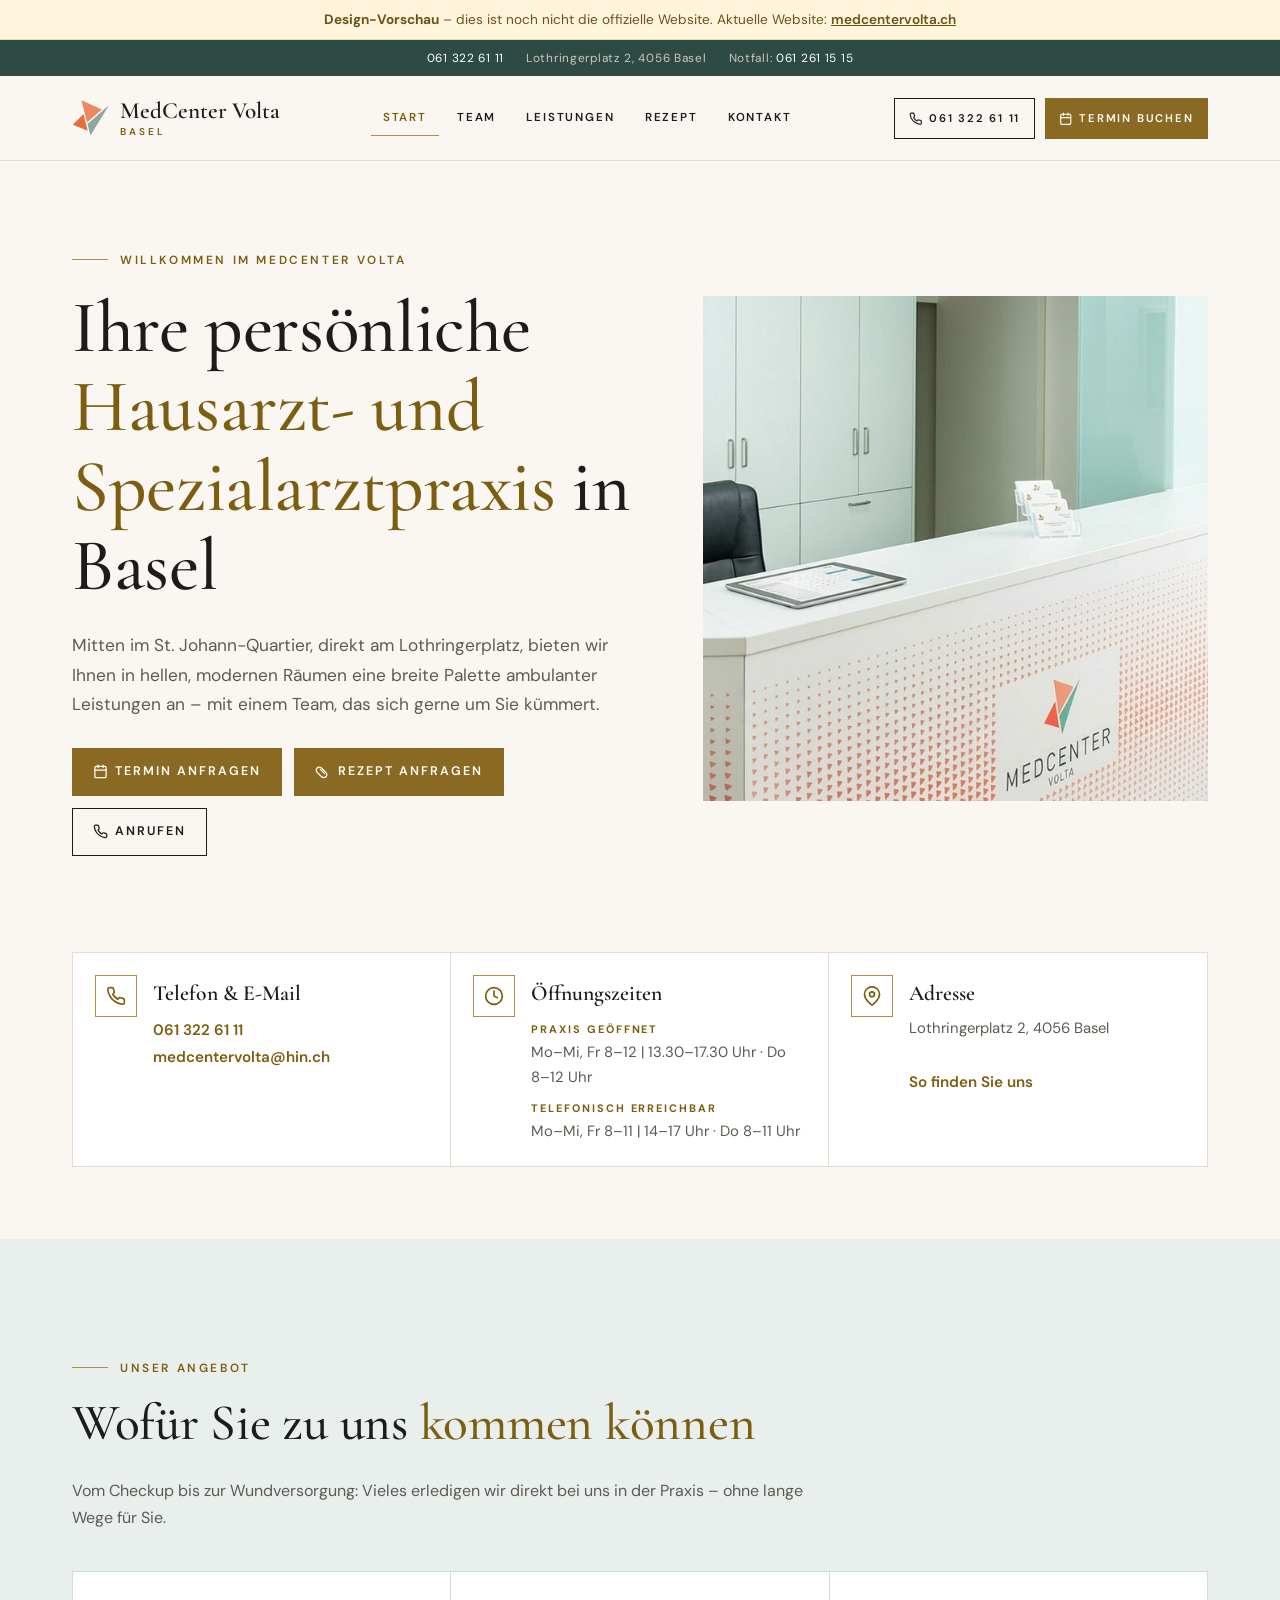
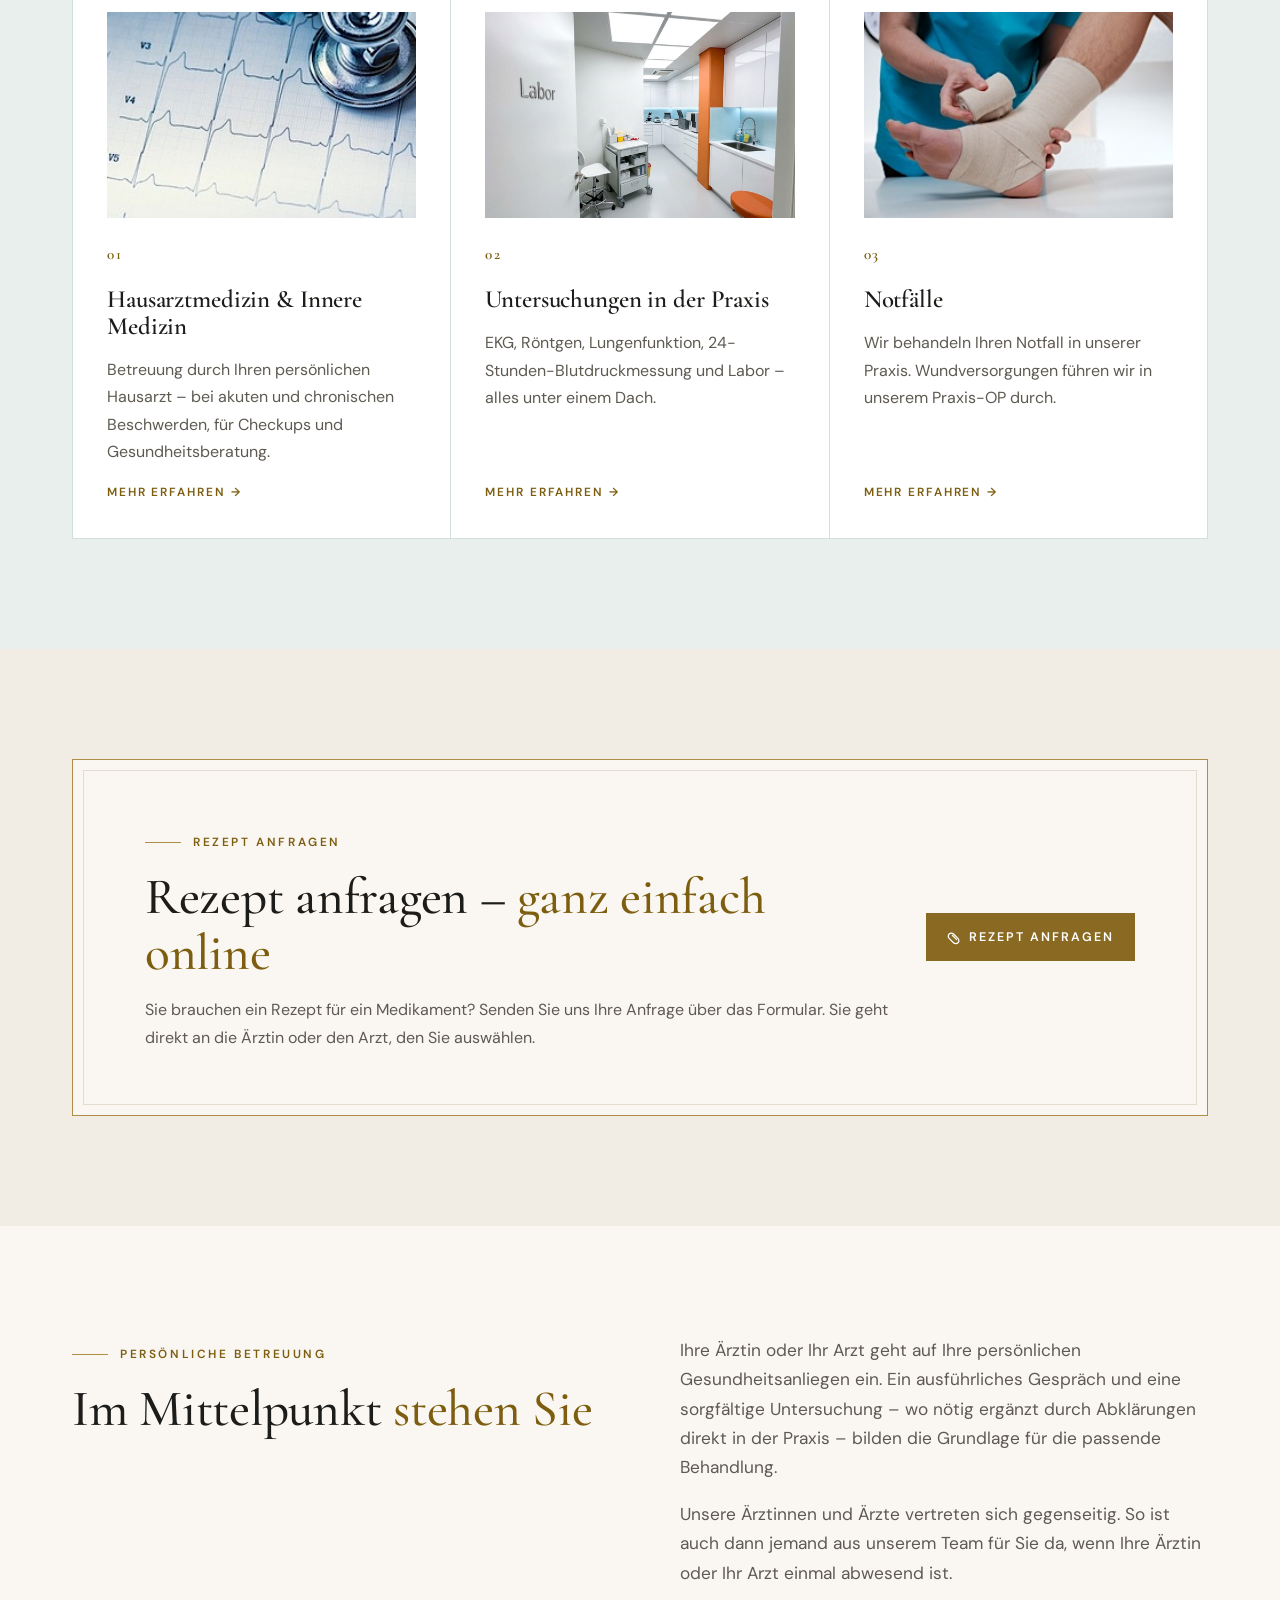
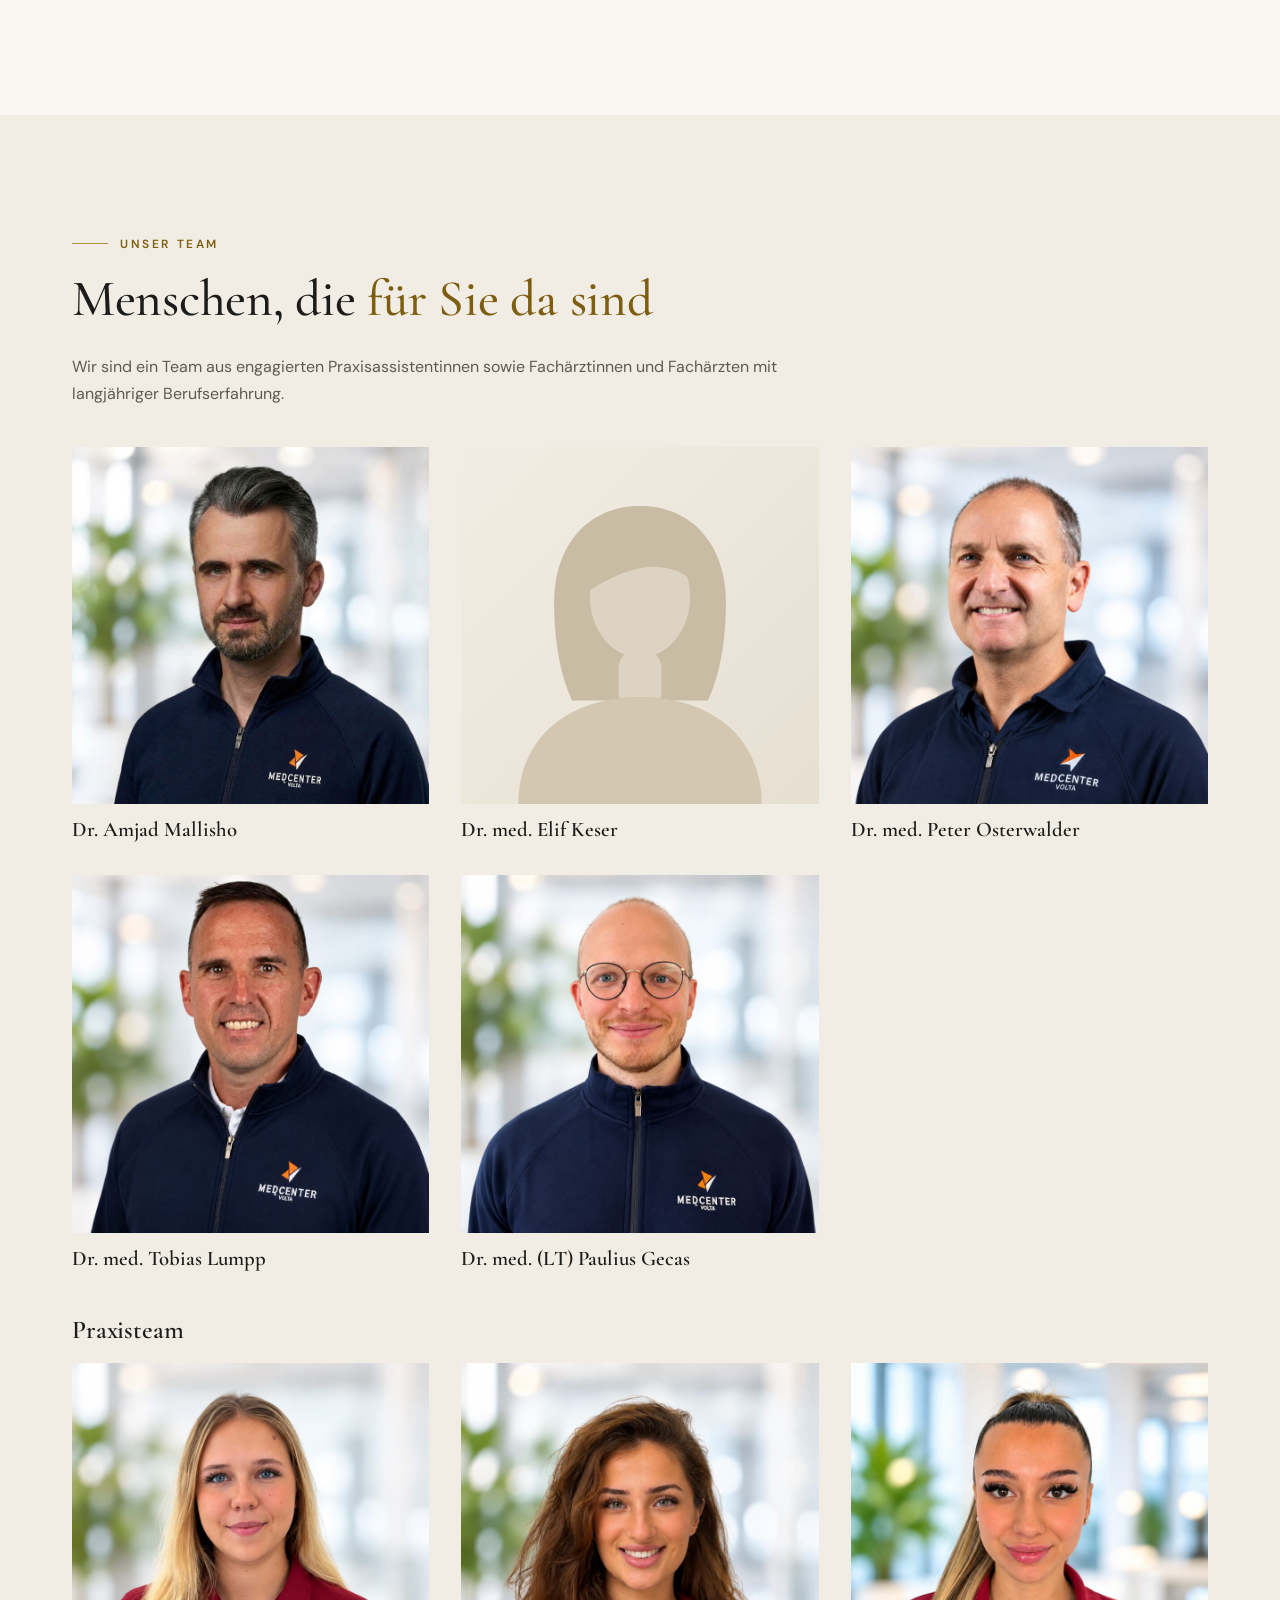
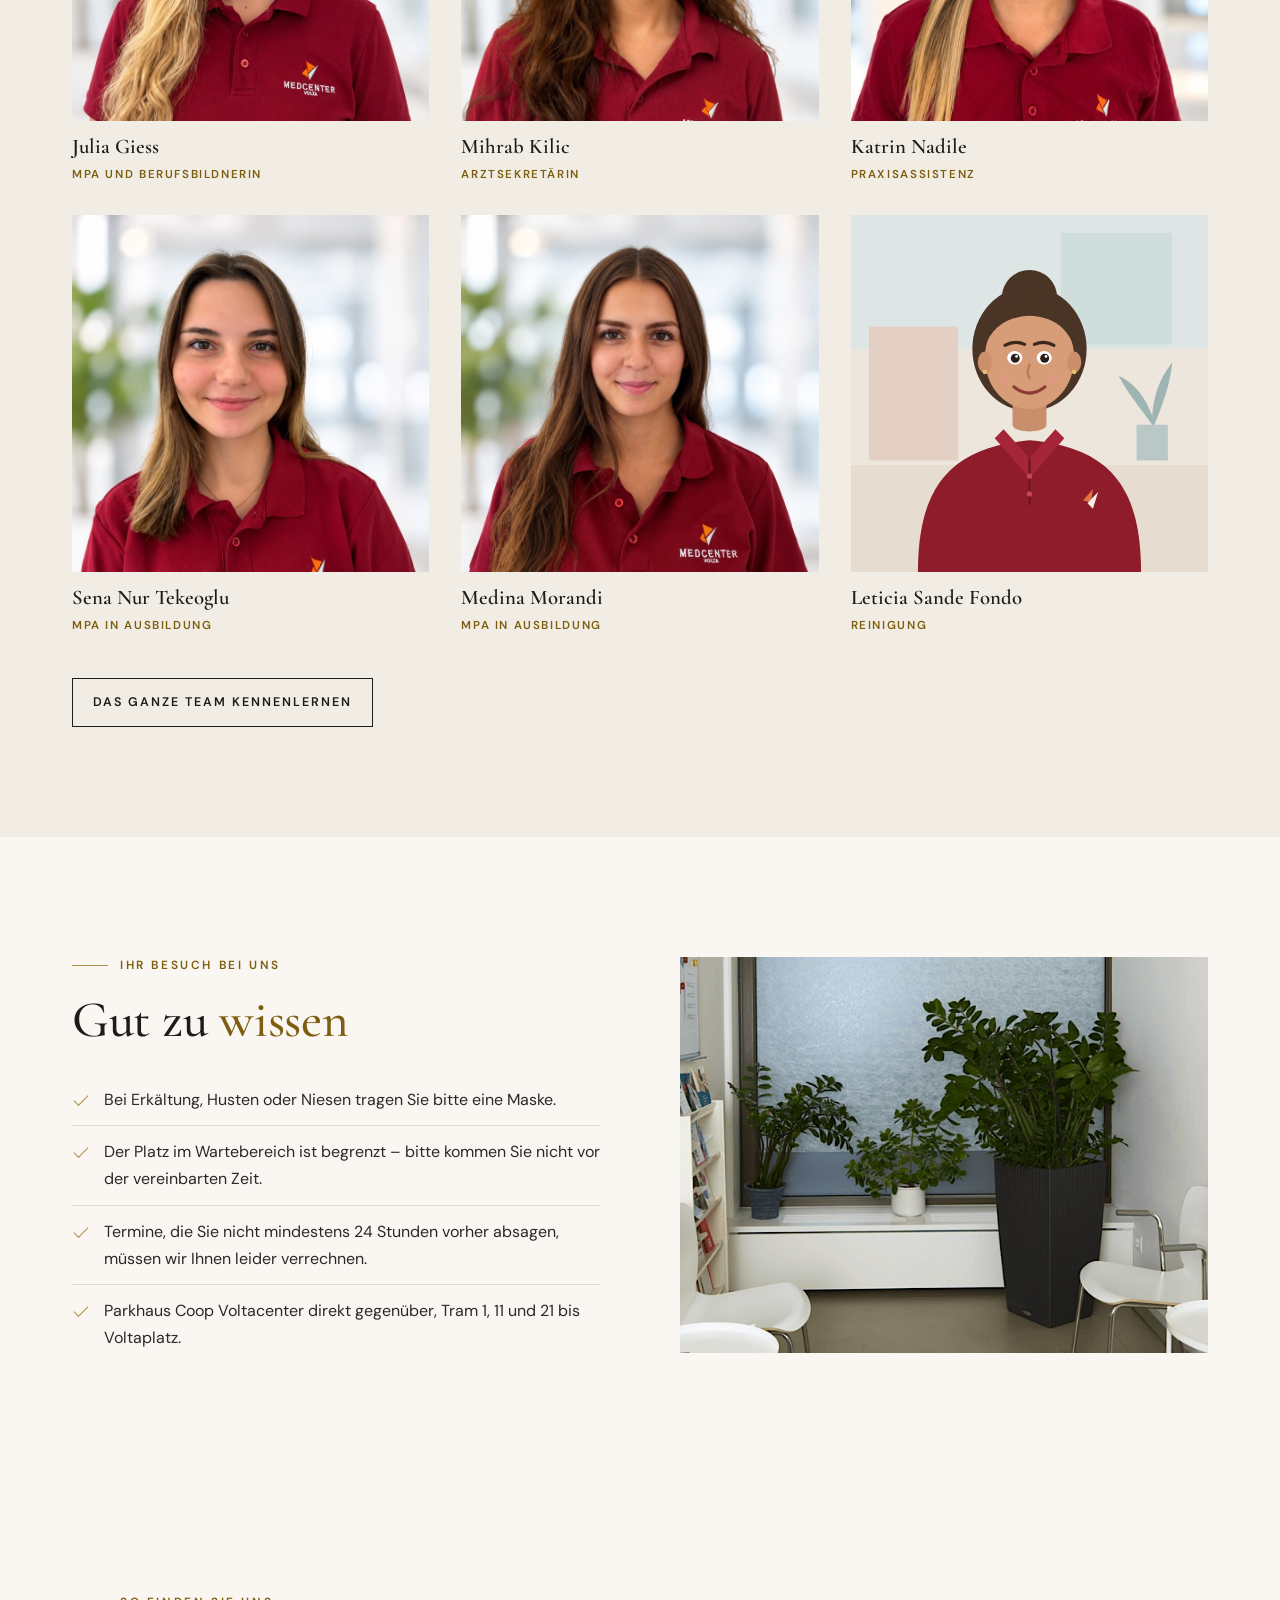
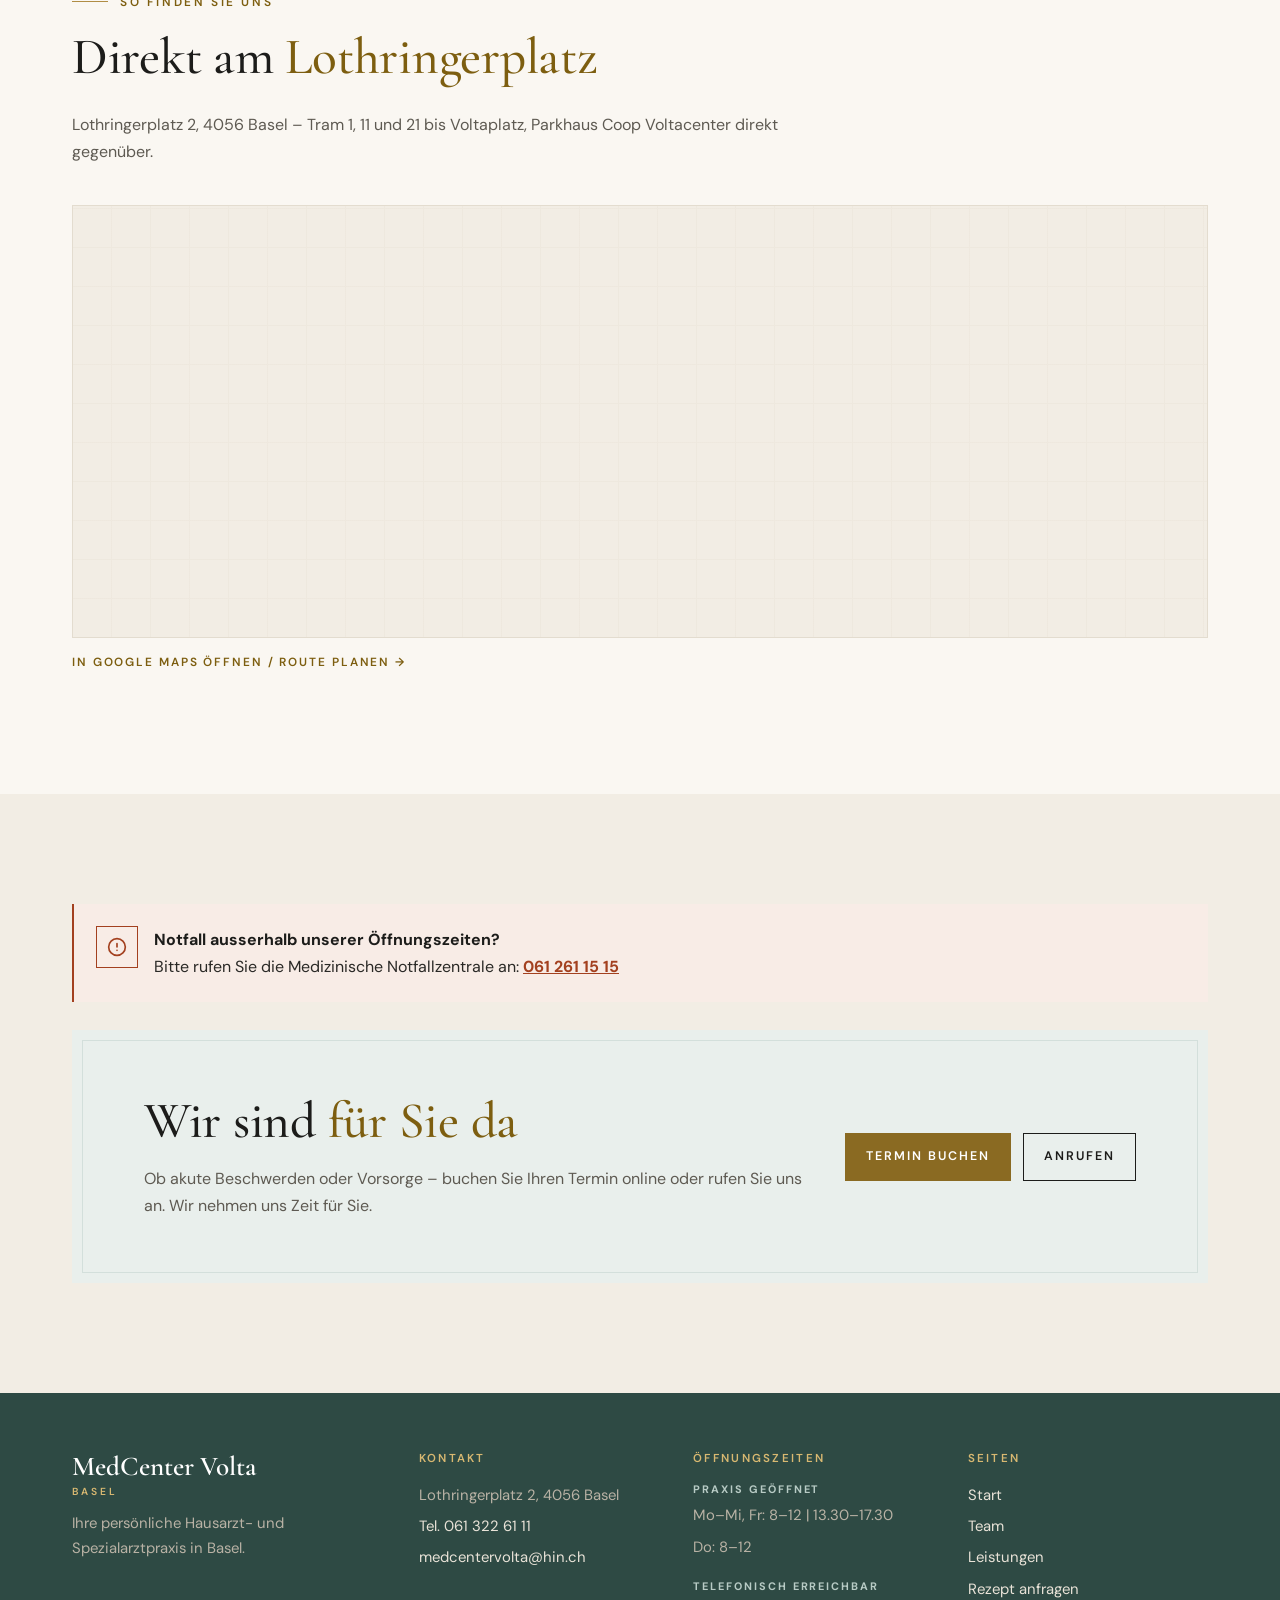
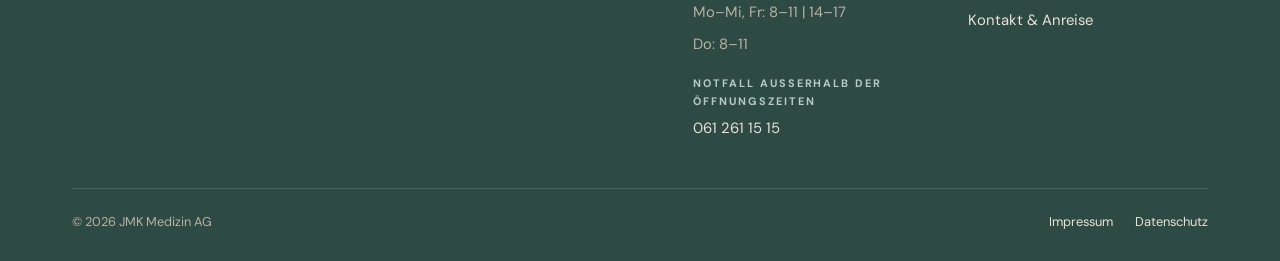
==== index.html @ 24473add "Dr. Gecas: Titel Dr. med. (LT) Co-Authored-By: Claude Opus 5.5 <noreply@anthropic.com> Claude-Sessio" ====
<!doctype html>
<html lang="de-CH">
<head>
  <meta charset="utf-8">
  <meta name="viewport" content="width=device-width, initial-scale=1">
  <meta name="robots" content="noindex, nofollow">
  <title>MedCenter Volta – Hausarzt- und Spezialarztpraxis in Basel</title>
  <meta name="description" content="MedCenter Volta: Ihre persönliche Hausarzt- und Spezialarztpraxis im St. Johann-Quartier in Basel, direkt am Lothringerplatz.">
  <link rel="icon" href="img/favicon.png" type="image/png">
  <link rel="preconnect" href="https://fonts.googleapis.com">
  <link rel="preconnect" href="https://fonts.gstatic.com" crossorigin>
  <link rel="stylesheet" href="https://fonts.googleapis.com/css2?family=Cormorant+Garamond:wght@500;600&family=DM+Sans:wght@400;500;600;700&display=swap">
  <link rel="stylesheet" href="css/style.css?v=2026-10-07c">
  <script src="js/menu.js?v=2026-10-02c" defer></script>
</head>
<body>
  <div class="preview-banner" role="note">
    <strong>Design-Vorschau</strong> – dies ist noch nicht die offizielle Website. Aktuelle Website: <a href="https://medcentervolta.ch">medcentervolta.ch</a>
  </div>
  <a class="skip-link" href="#inhalt">Zum Inhalt springen</a>

  <!-- ===== Info-Leiste ===== -->
  <div class="topbar">
    <div class="container">
      <span><a href="tel:+41613226111">061 322 61 11</a></span>
      <span>Lothringerplatz 2, 4056 Basel</span>
      <span class="topbar-extra">Notfall: <a href="tel:+41612611515">061 261 15 15</a></span>
    </div>
  </div>

  <!-- ===== Kopfzeile ===== -->
  <header class="site-header">
    <div class="container header-inner">
      <a class="logo" href="index.html" aria-label="MedCenter Volta – Startseite">
        <span class="logo-mark"><svg viewBox="92 0 102 98" aria-hidden="true"><polygon fill="#E98A63" points="117.212 1.676 132.419 60.935 172.24 26.008"/><polygon fill="#8EA6A1" points="141.435 95.789 133.588 65.206 191.403 14.471"/><polygon fill="#E56E40" points="122.622 38.417 134.137 83.276 94.177 67.019"/></svg></span>
        <span>MedCenter Volta<small>Basel</small></span>
      </a>

      <button class="menu-toggle" aria-expanded="false" aria-controls="main-nav">
        <svg viewBox="0 0 24 24" fill="none" stroke="currentColor" stroke-width="2" stroke-linecap="round" stroke-linejoin="round" aria-hidden="true"><line x1="3" y1="6" x2="21" y2="6"/><line x1="3" y1="12" x2="21" y2="12"/><line x1="3" y1="18" x2="21" y2="18"/></svg>
        Menü
      </button>

      <nav class="main-nav" id="main-nav" aria-label="Hauptnavigation">
        <ul>
          <li><a href="index.html" aria-current="page">Start</a></li>
          <li><a href="team.html">Team</a></li>
          <li><a href="leistungen.html">Leistungen</a></li>
          <li><a href="rezept.html">Rezept</a></li>
          <li><a href="kontakt.html">Kontakt</a></li>
        </ul>
      </nav>

      <div class="header-cta">
        <a class="btn btn-outline" href="tel:+41613226111">
          <svg viewBox="0 0 24 24" fill="none" stroke="currentColor" stroke-width="2" stroke-linecap="round" stroke-linejoin="round" aria-hidden="true"><path d="M22 16.92v3a2 2 0 0 1-2.18 2 19.79 19.79 0 0 1-8.63-3.07 19.5 19.5 0 0 1-6-6A19.79 19.79 0 0 1 2.12 4.18 2 2 0 0 1 4.11 2h3a2 2 0 0 1 2 1.72c.13.96.36 1.9.7 2.81a2 2 0 0 1-.45 2.11L8.09 9.91a16 16 0 0 0 6 6l1.27-1.27a2 2 0 0 1 2.11-.45c.91.34 1.85.57 2.81.7A2 2 0 0 1 22 16.92z"/></svg>
          061 322 61 11
        </a>
        <a class="btn btn-primary" href="https://termine.epaad.ch/mcv" target="_blank" rel="noopener">
          <svg viewBox="0 0 24 24" fill="none" stroke="currentColor" stroke-width="2" stroke-linecap="round" stroke-linejoin="round" aria-hidden="true"><rect x="3" y="4" width="18" height="18" rx="2"/><line x1="16" y1="2" x2="16" y2="6"/><line x1="8" y1="2" x2="8" y2="6"/><line x1="3" y1="10" x2="21" y2="10"/></svg>
          Termin buchen
        </a>
      </div>
    </div>
  </header>

  <main id="inhalt">
    <!-- ===== Hero ===== -->
    <section class="hero">
      <div class="container hero-grid">
        <div>
          <span class="eyebrow">Willkommen im MedCenter Volta</span>
          <h1>Ihre persönliche <span class="gold">Hausarzt- und Spezialarztpraxis</span> in Basel</h1>
          <p class="lead">Mitten im St.&nbsp;Johann-Quartier, direkt am Lothringerplatz, bieten wir Ihnen in hellen, modernen Räumen eine breite Palette ambulanter Leistungen an – mit einem Team, das sich gerne um Sie kümmert.</p>
          <div class="btn-row">
            <a class="btn btn-primary" href="https://termine.epaad.ch/mcv" target="_blank" rel="noopener"><svg viewBox="0 0 24 24" fill="none" stroke="currentColor" stroke-width="2" stroke-linecap="round" stroke-linejoin="round" aria-hidden="true"><rect x="3" y="4" width="18" height="18" rx="2"/><line x1="16" y1="2" x2="16" y2="6"/><line x1="8" y1="2" x2="8" y2="6"/><line x1="3" y1="10" x2="21" y2="10"/></svg> Termin anfragen</a>
            <a class="btn btn-primary" href="rezept.html" data-open-rezept><svg viewBox="0 0 24 24" fill="none" stroke="currentColor" stroke-width="2" stroke-linecap="round" stroke-linejoin="round" aria-hidden="true"><path d="M10.5 20.5 3.5 13.5a4.95 4.95 0 1 1 7-7l7 7a4.95 4.95 0 1 1-7 7Z"/><path d="m8.5 8.5 7 7"/></svg> Rezept anfragen</a>
            <a class="btn btn-outline" href="tel:+41613226111"><svg viewBox="0 0 24 24" fill="none" stroke="currentColor" stroke-width="2" stroke-linecap="round" stroke-linejoin="round" aria-hidden="true"><path d="M22 16.92v3a2 2 0 0 1-2.18 2 19.79 19.79 0 0 1-8.63-3.07 19.5 19.5 0 0 1-6-6A19.79 19.79 0 0 1 2.12 4.18 2 2 0 0 1 4.11 2h3a2 2 0 0 1 2 1.72c.13.96.36 1.9.7 2.81a2 2 0 0 1-.45 2.11L8.09 9.91a16 16 0 0 0 6 6l1.27-1.27a2 2 0 0 1 2.11-.45c.91.34 1.85.57 2.81.7A2 2 0 0 1 22 16.92z"/></svg> Anrufen</a>
          </div>
        </div>
        <div class="media media-hero media-framed">
          <img src="img/praxis-empfang.jpg?v=2" alt="Empfang des MedCenter Volta mit Logo" width="1600" height="627">
        </div>
      </div>
    </section>

    <!-- ===== Schnell-Info ===== -->
    <div class="container">
      <div class="quick-info">
        <div class="quick-card">
          <span class="icon"><svg viewBox="0 0 24 24" fill="none" stroke="currentColor" stroke-width="2" stroke-linecap="round" stroke-linejoin="round" aria-hidden="true"><path d="M22 16.92v3a2 2 0 0 1-2.18 2 19.79 19.79 0 0 1-8.63-3.07 19.5 19.5 0 0 1-6-6A19.79 19.79 0 0 1 2.12 4.18 2 2 0 0 1 4.11 2h3a2 2 0 0 1 2 1.72c.13.96.36 1.9.7 2.81a2 2 0 0 1-.45 2.11L8.09 9.91a16 16 0 0 0 6 6l1.27-1.27a2 2 0 0 1 2.11-.45c.91.34 1.85.57 2.81.7A2 2 0 0 1 22 16.92z"/></svg></span>
          <div>
            <strong>Telefon &amp; E-Mail</strong>
            <a href="tel:+41613226111">061 322 61 11</a><br>
            <a href="mailto:medcentervolta@hin.ch">medcentervolta@hin.ch</a>
          </div>
        </div>
        <div class="quick-card">
          <span class="icon"><svg viewBox="0 0 24 24" fill="none" stroke="currentColor" stroke-width="2" stroke-linecap="round" stroke-linejoin="round" aria-hidden="true"><circle cx="12" cy="12" r="10"/><polyline points="12 6 12 12 16 14"/></svg></span>
          <div>
            <strong>Öffnungszeiten</strong>
            <span class="hours-label">Praxis geöffnet</span>
            <span>Mo–Mi, Fr 8–12 | 13.30–17.30 Uhr · Do 8–12 Uhr</span>
            <span class="hours-label">Telefonisch erreichbar</span>
            <span>Mo–Mi, Fr 8–11 | 14–17 Uhr · Do 8–11 Uhr</span>
          </div>
        </div>
        <div class="quick-card">
          <span class="icon"><svg viewBox="0 0 24 24" fill="none" stroke="currentColor" stroke-width="2" stroke-linecap="round" stroke-linejoin="round" aria-hidden="true"><path d="M21 10c0 7-9 13-9 13s-9-6-9-13a9 9 0 0 1 18 0z"/><circle cx="12" cy="10" r="3"/></svg></span>
          <div>
            <strong>Adresse</strong>
            <span>Lothringerplatz 2, 4056 Basel</span><br>
            <a href="kontakt.html">So finden Sie uns</a>
          </div>
        </div>
      </div>
    </div>

    <!-- ===== Leistungen (Vorschau) ===== -->
    <section class="section section-dark" style="margin-top: 72px;">
      <div class="container">
        <div class="section-head">
          <span class="eyebrow">Unser Angebot</span>
          <h2>Wofür Sie zu uns <span class="gold">kommen können</span></h2>
          <p>Vom Checkup bis zur Wundversorgung: Vieles erledigen wir direkt bei uns in der Praxis – ohne lange Wege für Sie.</p>
        </div>
        <div class="cards">
          <article class="card card-has-media">
            <div class="card-media"><img src="img/bild-ekg.jpg" alt="EKG-Kurve mit Stethoskop" width="270" height="180" loading="lazy"></div>
            <span class="card-num">01</span>
            <h3>Hausarztmedizin &amp; Innere Medizin</h3>
            <p>Betreuung durch Ihren persönlichen Hausarzt – bei akuten und chronischen Beschwerden, für Checkups und Gesundheitsberatung.</p>
            <a class="more" href="leistungen.html#hausarzt">Mehr erfahren</a>
          </article>
          <article class="card card-has-media">
            <div class="card-media"><img src="img/praxis-labor.jpg" alt="Praxislabor des MedCenter Volta" width="1200" height="900" loading="lazy"></div>
            <span class="card-num">02</span>
            <h3>Untersuchungen in der Praxis</h3>
            <p>EKG, Röntgen, Lungenfunktion, 24-Stunden-Blutdruckmessung und Labor – alles unter einem Dach.</p>
            <a class="more" href="leistungen.html#untersuchungen">Mehr erfahren</a>
          </article>
          <article class="card card-has-media">
            <div class="card-media"><img src="img/bild-verband.jpg" alt="Fuss wird mit einer elastischen Binde verbunden" width="270" height="180" loading="lazy"></div>
            <span class="card-num">03</span>
            <h3>Notfälle</h3>
            <p>Wir behandeln Ihren Notfall in unserer Praxis. Wundversorgungen führen wir in unserem Praxis-OP durch.</p>
            <a class="more" href="leistungen.html#notfall">Mehr erfahren</a>
          </article>
        </div>
      </div>
    </section>

    <!-- ===== Rezept ===== -->
    <section class="section section-soft">
      <div class="container">
        <div class="cta-band cta-light">
          <div>
            <span class="eyebrow">Rezept anfragen</span>
            <h2>Rezept anfragen – <span class="gold">ganz einfach online</span></h2>
            <p>Sie brauchen ein Rezept für ein Medikament? Senden Sie uns Ihre Anfrage über das Formular. Sie geht direkt an die Ärztin oder den Arzt, den Sie auswählen.</p>
          </div>
          <div class="btn-row">
            <a class="btn btn-primary" href="rezept.html" data-open-rezept><svg viewBox="0 0 24 24" fill="none" stroke="currentColor" stroke-width="2" stroke-linecap="round" stroke-linejoin="round" aria-hidden="true"><path d="M10.5 20.5 3.5 13.5a4.95 4.95 0 1 1 7-7l7 7a4.95 4.95 0 1 1-7 7Z"/><path d="m8.5 8.5 7 7"/></svg> Rezept anfragen</a>
          </div>
        </div>
      </div>
    </section>

    <!-- ===== Persönliche Betreuung ===== -->
    <section class="section">
      <div class="container split" style="align-items: start;">
        <div>
          <span class="eyebrow">Persönliche Betreuung</span>
          <h2>Im Mittelpunkt <span class="gold">stehen Sie</span></h2>
        </div>
        <div class="statement">
          <p>Ihre Ärztin oder Ihr Arzt geht auf Ihre persönlichen Gesundheitsanliegen ein. Ein ausführliches Gespräch und eine sorgfältige Untersuchung – wo nötig ergänzt durch Abklärungen direkt in der Praxis – bilden die Grundlage für die passende Behandlung.</p>
          <p>Unsere Ärztinnen und Ärzte vertreten sich gegenseitig. So ist auch dann jemand aus unserem Team für Sie da, wenn Ihre Ärztin oder Ihr Arzt einmal abwesend ist.</p>
        </div>
      </div>
    </section>

    <!-- ===== Team (Vorschau) ===== -->
    <section class="section section-soft">
      <div class="container">
        <div class="section-head">
          <span class="eyebrow">Unser Team</span>
          <h2>Menschen, die <span class="gold">für Sie da sind</span></h2>
          <p>Wir sind ein Team aus engagierten Praxisassistentinnen sowie Fachärztinnen und Fachärzten mit langjähriger Berufserfahrung.</p>
        </div>
        <div class="doctor-row">
          <figure><a class="person-link" href="arzt-mallisho.html">
            <div class="media media-portrait"><img src="img/team-mallisho.jpg?v=2" alt="Dr. Amjad Mallisho" width="800" height="800" loading="lazy"></div>
            <figcaption>Dr. Amjad Mallisho</figcaption>
          </a></figure>
          <figure><a class="person-link" href="arzt-keser.html">
            <div class="media media-portrait"><img src="img/ghost-female.svg" alt="Dr. med. Elif Keser" width="800" height="800" loading="lazy"></div>
            <figcaption>Dr. med. Elif Keser</figcaption>
          </a></figure>
          <figure><a class="person-link" href="arzt-osterwalder.html">
            <div class="media media-portrait"><img src="img/team-osterwalder.jpg?v=2" alt="Dr. med. Peter Osterwalder" width="800" height="800" loading="lazy"></div>
            <figcaption>Dr. med. Peter Osterwalder</figcaption>
          </a></figure>
          <figure><a class="person-link" href="arzt-lumpp.html">
            <div class="media media-portrait"><img src="img/team-lumpp.jpg?v=2" alt="Dr. med. Tobias Lumpp" width="800" height="800" loading="lazy"></div>
            <figcaption>Dr. med. Tobias Lumpp</figcaption>
          </a></figure>
          <figure>
            <div class="media media-portrait"><img src="img/team-gecas.jpg" alt="Dr. med. (LT) Paulius Gecas" width="800" height="800" loading="lazy"></div>
            <figcaption>Dr. med. (LT) Paulius Gecas</figcaption>
          </figure>
        </div>
        <h3 class="team-subhead">Praxisteam</h3>
        <div class="doctor-row staff-row">
          <figure>
            <div class="media media-portrait"><img src="img/team-giess.jpg" alt="Julia Giess" width="800" height="800" loading="lazy"></div>
            <figcaption>Julia Giess<span class="role">MPA und Berufsbildnerin</span></figcaption>
          </figure>
          <figure>
            <div class="media media-portrait"><img src="img/team-kilic.jpg?v=2" alt="Mihrab Kilic" width="800" height="800" loading="lazy"></div>
            <figcaption>Mihrab Kilic<span class="role">Arztsekretärin</span></figcaption>
          </figure>
          <figure>
            <div class="media media-portrait"><img src="img/team-nadile.jpg?v=2" alt="Katrin Nadile" width="800" height="800" loading="lazy"></div>
            <figcaption>Katrin Nadile<span class="role">Praxisassistenz</span></figcaption>
          </figure>
          <figure>
            <div class="media media-portrait"><img src="img/team-tekeoglu.jpg?v=2" alt="Sena Nur Tekeoglu" width="800" height="800" loading="lazy"></div>
            <figcaption>Sena Nur Tekeoglu<span class="role">MPA in Ausbildung</span></figcaption>
          </figure>
          <figure>
            <div class="media media-portrait"><img src="img/team-morandi.jpg?v=2" alt="Medina Morandi" width="800" height="800" loading="lazy"></div>
            <figcaption>Medina Morandi<span class="role">MPA in Ausbildung</span></figcaption>
          </figure>
          <figure>
            <div class="media media-portrait"><img src="img/team-sande-fondo.svg" alt="Illustriertes Porträt Leticia Sande Fondo" width="800" height="800" loading="lazy"></div>
            <figcaption>Leticia Sande Fondo<span class="role">Reinigung</span></figcaption>
          </figure>
        </div>
        <a class="btn btn-outline" href="team.html">Das ganze Team kennenlernen</a>
      </div>
    </section>

    <!-- ===== Gut zu wissen ===== -->
    <section class="section">
      <div class="container split split-reverse">
        <div class="media media-framed">
          <img src="img/praxis-wartezimmer.jpg" alt="Heller Wartebereich mit Pflanzen" width="1260" height="494" loading="lazy">
        </div>
        <div>
          <span class="eyebrow">Ihr Besuch bei uns</span>
          <h2>Gut zu <span class="gold">wissen</span></h2>
          <ul class="check-list">
            <li>Bei Erkältung, Husten oder Niesen tragen Sie bitte eine Maske.</li>
            <li>Der Platz im Wartebereich ist begrenzt – bitte kommen Sie nicht vor der vereinbarten Zeit.</li>
            <li>Termine, die Sie nicht mindestens 24 Stunden vorher absagen, müssen wir Ihnen leider verrechnen.</li>
            <li>Parkhaus Coop Voltacenter direkt gegenüber, Tram 1, 11 und 21 bis Voltaplatz.</li>
          </ul>
        </div>
      </div>
    </section>

    <!-- ===== Karte ===== -->
    <section class="section">
      <div class="container">
        <div class="section-head">
          <span class="eyebrow">So finden Sie uns</span>
          <h2>Direkt am <span class="gold">Lothringerplatz</span></h2>
          <p>Lothringerplatz 2, 4056 Basel – Tram 1, 11 und 21 bis Voltaplatz, Parkhaus Coop Voltacenter direkt gegenüber.</p>
        </div>
        <div class="map-consent">
          <iframe src="https://maps.google.com/maps?q=MedCenter%20Volta%2C%20Lothringerplatz%202%2C%204056%20Basel&t=m&z=15&output=embed&iwloc=near" title="Karte: MedCenter Volta, Lothringerplatz 2, 4056 Basel" loading="lazy" referrerpolicy="no-referrer-when-downgrade" allowfullscreen></iframe>
        </div>
        <p class="map-link"><a href="https://www.google.com/maps/search/?api=1&query=MedCenter%20Volta%2C%20Lothringerplatz%202%2C%204056%20Basel" target="_blank" rel="noopener">In Google Maps öffnen / Route planen →</a></p>
      </div>
    </section>

    <!-- ===== Notfall + CTA ===== -->
    <section class="section section-soft">
      <div class="container">
        <div class="notice notice-emergency" style="margin-bottom: 28px;">
          <span class="icon"><svg viewBox="0 0 24 24" fill="none" stroke="currentColor" stroke-width="2" stroke-linecap="round" stroke-linejoin="round" aria-hidden="true"><circle cx="12" cy="12" r="10"/><line x1="12" y1="8" x2="12" y2="12"/><line x1="12" y1="16" x2="12.01" y2="16"/></svg></span>
          <div>
            <strong>Notfall ausserhalb unserer Öffnungszeiten?</strong>
            <p>Bitte rufen Sie die Medizinische Notfallzentrale an: <a href="tel:+41612611515">061 261 15 15</a></p>
          </div>
        </div>

        <div class="cta-band">
          <div>
            <h2>Wir sind <span class="gold">für Sie da</span></h2>
            <p>Ob akute Beschwerden oder Vorsorge – buchen Sie Ihren Termin online oder rufen Sie uns an. Wir nehmen uns Zeit für Sie.</p>
          </div>
          <div class="btn-row">
            <a class="btn btn-primary" href="https://termine.epaad.ch/mcv" target="_blank" rel="noopener">Termin buchen</a>
            <a class="btn btn-outline" href="tel:+41613226111">Anrufen</a>
          </div>
        </div>
      </div>
    </section>

    <!-- ===== Rezept-Formular als Fenster ===== -->
    <dialog class="rezept-dialog" id="rezept-dialog" aria-labelledby="rezept-dialog-title">
      <div class="dialog-head">
        <h2 id="rezept-dialog-title">Rezept anfragen</h2>
        <button class="dialog-close" type="button" aria-label="Schliessen" data-close-rezept>&times;</button>
      </div>
      <p class="dialog-intro">Ihre Anfrage geht direkt an die Ärztin oder den Arzt, den Sie auswählen. Bei akuten Beschwerden rufen Sie uns bitte an: <a href="tel:+41613226111">061 322 61 11</a>.</p>
          <form class="rezept-form" action="rezept-senden.php" method="post" novalidate>
            <div class="form-grid">
              <div class="field full">
                <label for="rf-name">Name des Patienten / der Patientin</label>
                <input id="rf-name" name="name" type="text" autocomplete="name" maxlength="100" required>
              </div>
              <div class="field">
                <label for="rf-geburtsdatum">Geburtsdatum</label>
                <input id="rf-geburtsdatum" name="geburtsdatum" type="date" autocomplete="bday" min="1900-01-01" required>
              </div>
              <div class="field">
                <label for="rf-telefon">Telefonnummer</label>
                <input id="rf-telefon" name="telefon" type="tel" autocomplete="tel" maxlength="30" pattern="[0-9+()/ .\-]{6,30}" required>
              </div>
              <div class="field full">
                <label for="rf-arzt">Ärztin / Arzt</label>
                <select id="rf-arzt" name="arzt" required>
                  <option value="">Bitte auswählen</option>
                  <option value="mallisho">Herr Dr. Mallisho</option>
                  <option value="lumpp">Herr Dr. Lumpp</option>
                  <option value="keser">Frau Dr. Keser</option>
                  <option value="osterwalder">Herr Dr. Osterwalder</option>
                  <option value="gecas">Herr Dr. Gecas</option>
                </select>
              </div>
              <div class="field full">
                <label for="rf-nachricht">Medikament / Nachricht <span class="hint">– z.&nbsp;B. Name und Stärke des Medikaments</span></label>
                <textarea id="rf-nachricht" name="nachricht" maxlength="1000" required></textarea>
              </div>

              <!-- Spam-Schutz: dieses Feld ist für Menschen unsichtbar und muss leer bleiben -->
              <div class="hp-field" aria-hidden="true">
                <label for="rf-website">Website</label>
                <input id="rf-website" name="website" type="text" tabindex="-1" autocomplete="off">
              </div>
              <input type="hidden" name="token" value="">

              <div class="full check-field">
                <input id="rf-datenschutz" name="datenschutz" type="checkbox" required>
                <label for="rf-datenschutz">Ich habe die <a href="datenschutz.html">Datenschutzerklärung</a> gelesen und bin einverstanden, dass meine Angaben zur Bearbeitung der Rezeptanfrage verwendet und dafür per E-Mail an die Praxis übermittelt werden.</label>
              </div>
              <div class="full">
                <button class="btn btn-primary" type="submit"><svg viewBox="0 0 24 24" fill="none" stroke="currentColor" stroke-width="2" stroke-linecap="round" stroke-linejoin="round" aria-hidden="true"><line x1="22" y1="2" x2="11" y2="13"/><polygon points="22 2 15 22 11 13 2 9 22 2"/></svg> Rezept anfragen</button>
              </div>
            </div>
            <p class="form-message" tabindex="-1" role="status" aria-live="polite"></p>
            <noscript><p class="form-message is-visible is-error">Bitte aktivieren Sie JavaScript, um das Formular zu senden – oder rufen Sie uns an: 061 322 61 11.</p></noscript>
          </form>
    </dialog>
  </main>

  <!-- ===== Fusszeile ===== -->
  <footer class="site-footer">
    <div class="container">
      <div class="footer-grid">
        <div>
          <div class="footer-logo">MedCenter Volta<small>BASEL</small></div>
          <p style="margin-top: 14px;">Ihre persönliche Hausarzt- und Spezialarztpraxis in Basel.</p>
        </div>
        <div>
          <h3>Kontakt</h3>
          <ul>
            <li>Lothringerplatz 2, 4056 Basel</li>
            <li><a href="tel:+41613226111">Tel. 061 322 61 11</a></li>
            <li><a href="mailto:medcentervolta@hin.ch">medcentervolta@hin.ch</a></li>
          </ul>
        </div>
        <div>
          <h3>Öffnungszeiten</h3>
          <p class="hours-label">Praxis geöffnet</p>
          <ul>
            <li>Mo–Mi, Fr: 8–12 | 13.30–17.30</li>
            <li>Do: 8–12</li>
          </ul>
          <p class="hours-label">Telefonisch erreichbar</p>
          <ul>
            <li>Mo–Mi, Fr: 8–11 | 14–17</li>
            <li>Do: 8–11</li>
          </ul>
          <p class="hours-label">Notfall ausserhalb der Öffnungszeiten</p>
          <ul>
            <li><a href="tel:+41612611515">061 261 15 15</a></li>
          </ul>
        </div>
        <div>
          <h3>Seiten</h3>
          <ul>
            <li><a href="index.html">Start</a></li>
            <li><a href="team.html">Team</a></li>
            <li><a href="leistungen.html">Leistungen</a></li>
            <li><a href="rezept.html">Rezept anfragen</a></li>
            <li><a href="kontakt.html">Kontakt &amp; Anreise</a></li>
          </ul>
        </div>
      </div>
      <div class="footer-bottom">
        <span>© 2026 JMK Medizin AG</span>
        <nav aria-label="Rechtliches">
          <a href="impressum.html">Impressum</a>
          <a href="datenschutz.html">Datenschutz</a>
        </nav>
      </div>
    </div>
  </footer>

  <!-- ===== Mobile Aktionsleiste ===== -->
  <div class="mobile-bar">
    <a class="btn btn-outline" href="tel:+41613226111"><svg viewBox="0 0 24 24" fill="none" stroke="currentColor" stroke-width="2" stroke-linecap="round" stroke-linejoin="round" aria-hidden="true"><path d="M22 16.92v3a2 2 0 0 1-2.18 2 19.79 19.79 0 0 1-8.63-3.07 19.5 19.5 0 0 1-6-6A19.79 19.79 0 0 1 2.12 4.18 2 2 0 0 1 4.11 2h3a2 2 0 0 1 2 1.72c.13.96.36 1.9.7 2.81a2 2 0 0 1-.45 2.11L8.09 9.91a16 16 0 0 0 6 6l1.27-1.27a2 2 0 0 1 2.11-.45c.91.34 1.85.57 2.81.7A2 2 0 0 1 22 16.92z"/></svg>Anrufen</a>
    <a class="btn btn-outline" href="rezept.html" data-open-rezept><svg viewBox="0 0 24 24" fill="none" stroke="currentColor" stroke-width="2" stroke-linecap="round" stroke-linejoin="round" aria-hidden="true"><path d="M10.5 20.5 3.5 13.5a4.95 4.95 0 1 1 7-7l7 7a4.95 4.95 0 1 1-7 7Z"/><path d="m8.5 8.5 7 7"/></svg>Rezept</a>
    <a class="btn btn-primary" href="https://termine.epaad.ch/mcv" target="_blank" rel="noopener"><svg viewBox="0 0 24 24" fill="none" stroke="currentColor" stroke-width="2" stroke-linecap="round" stroke-linejoin="round" aria-hidden="true"><rect x="3" y="4" width="18" height="18" rx="2"/><line x1="16" y1="2" x2="16" y2="6"/><line x1="8" y1="2" x2="8" y2="6"/><line x1="3" y1="10" x2="21" y2="10"/></svg>Termin</a>
  </div>
</body>
</html>
---- css/style.css ----
/* ==========================================================
   MedCenter Volta – Design „Creme & Gold“
   Mobile first: Basis-Stile gelten für Handys,
   Media Queries weiter unten erweitern für Tablet/Desktop.
   ========================================================== */

:root {
  /* Farben: warmes Creme, Sand, Dunkel – eine Akzentfarbe Gold */
  --cream: #faf7f2;
  --sand: #f2ede4;
  --sand-2: #ede8df;
  --ink: #1c1c1a;
  --dark: #1c1c1a;
  --darker: #2e4a44;        /* Tannengrün: obere Leiste + Fusszeile */
  --sage-light: #e9efec;    /* helles Salbeigrün: Flächen statt Schwarz */
  --sage-line: #d3dfdb;
  --text: #2a2926;
  --muted: #5e5a52;
  --line: #e3dccf;
  --line-dark: #45625b;

  --gold: #8a6a22;        /* Buttons (weisse Schrift gut lesbar) */
  --gold-text: #7d5e10;   /* Labels, Links auf hellem Grund */
  --gold-soft: #b08d45;   /* nur Linien/Deko */
  --gold-light: #d8b871;  /* Gold auf dunklem Grund */

  --danger: #a3401f;
  --danger-soft: #f8ece6;

  --max: 1200px;
  --serif: "Cormorant Garamond", Georgia, "Times New Roman", serif;
  --sans: "DM Sans", -apple-system, BlinkMacSystemFont, "Segoe UI", Roboto, Arial, sans-serif;
}

*,
*::before,
*::after { box-sizing: border-box; }

html { scroll-behavior: smooth; }

body {
  margin: 0;
  font-family: var(--sans);
  font-size: 1rem;
  line-height: 1.7;
  color: var(--text);
  background: var(--cream);
  -webkit-font-smoothing: antialiased;
  padding-bottom: 76px; /* Platz für die mobile Aktionsleiste */
}

img { max-width: 100%; display: block; }

a { color: var(--gold-text); }
a:hover { color: var(--ink); }

h1, h2, h3 {
  font-family: var(--serif);
  font-weight: 500;
  line-height: 1.08;
  color: var(--ink);
  margin: 0 0 0.5em;
  letter-spacing: -0.005em;
}
h1 { font-size: clamp(2.6rem, 9vw, 4.6rem); }
h2 { font-size: clamp(2.1rem, 6vw, 3.2rem); }
h3 { font-size: 1.55rem; font-weight: 600; }

/* Ein Teil der Überschrift in Gold – wie im Vorbild */
.gold { color: var(--gold-text); }

p { margin: 0 0 1em; }

.container {
  width: 100%;
  max-width: var(--max);
  margin: 0 auto;
  padding: 0 20px;
}

.skip-link {
  position: absolute;
  left: -999px;
  top: 8px;
  background: var(--ink);
  color: #fff;
  padding: 8px 14px;
  z-index: 100;
}
.skip-link:focus { left: 8px; }

:focus-visible {
  outline: 2px solid var(--gold);
  outline-offset: 3px;
}

/* ---------- Label mit Linie (z. B. „— UNSER TEAM“) ---------- */
.eyebrow {
  display: inline-flex;
  align-items: center;
  gap: 12px;
  font-family: var(--sans);
  font-size: 0.74rem;
  font-weight: 600;
  letter-spacing: 0.22em;
  text-transform: uppercase;
  color: var(--gold-text);
  margin-bottom: 18px;
}
.eyebrow::before {
  content: "";
  width: 36px;
  height: 1px;
  background: var(--gold-soft);
}

.lead {
  font-size: 1.08rem;
  color: var(--muted);
  max-width: 34em;
}

/* ---------- Buttons: eckig, Grossbuchstaben ---------- */
.btn {
  display: inline-flex;
  align-items: center;
  justify-content: center;
  gap: 0.6em;
  padding: 1em 1.6em;
  border-radius: 0;
  font-family: var(--sans);
  font-weight: 600;
  font-size: 0.78rem;
  letter-spacing: 0.16em;
  text-transform: uppercase;
  text-decoration: none;
  border: 1px solid transparent;
  transition: background 0.2s, color 0.2s, border-color 0.2s;
  white-space: nowrap;
  cursor: pointer;
}
.btn svg { width: 1.2em; height: 1.2em; flex-shrink: 0; }

.btn-primary { background: var(--gold); color: #fff; border-color: var(--gold); }
.btn-primary:hover { background: var(--ink); border-color: var(--ink); color: #fff; }

.btn-outline { border-color: var(--ink); color: var(--ink); background: transparent; }
.btn-outline:hover { background: var(--ink); color: #fff; }

.btn-row { display: flex; flex-wrap: wrap; gap: 12px; }

/* ---------- Obere Info-Leiste ---------- */
.topbar {
  background: var(--darker);
  color: #cfc8bb;
  font-size: 0.74rem;
  letter-spacing: 0.06em;
}
.topbar .container {
  display: flex;
  justify-content: center;
  gap: 8px 22px;
  flex-wrap: wrap;
  padding-top: 8px;
  padding-bottom: 8px;
}
.topbar a { color: #fff; text-decoration: none; }
.topbar .topbar-extra { display: none; }

/* ---------- Kopfzeile ---------- */
.site-header {
  position: sticky;
  top: 0;
  z-index: 50;
  background: rgba(250, 247, 242, 0.96);
  backdrop-filter: blur(8px);
  border-bottom: 1px solid var(--line);
}
.header-inner {
  display: flex;
  align-items: center;
  justify-content: space-between;
  min-height: 70px;
  gap: 16px;
}

.logo {
  display: flex;
  align-items: center;
  gap: 10px;
  text-decoration: none;
  color: var(--ink);
  font-family: var(--serif);
  font-weight: 600;
  font-size: 1.45rem;
  line-height: 1;
}
.logo-mark { width: 38px; height: 38px; display: grid; place-items: center; flex-shrink: 0; }
.logo-mark svg { width: 38px; height: 38px; }
.logo small {
  display: block;
  margin-top: 4px;
  font-family: var(--sans);
  font-weight: 600;
  font-size: 0.62rem;
  letter-spacing: 0.3em;
  text-transform: uppercase;
  color: var(--gold-text);
}

.menu-toggle {
  display: inline-flex;
  align-items: center;
  gap: 8px;
  background: transparent;
  border: 1px solid var(--ink);
  padding: 9px 14px;
  font-family: var(--sans);
  font-size: 0.72rem;
  font-weight: 600;
  letter-spacing: 0.16em;
  text-transform: uppercase;
  color: var(--ink);
  cursor: pointer;
}
.menu-toggle svg { width: 18px; height: 18px; }

.main-nav {
  display: none;
  position: absolute;
  left: 0;
  right: 0;
  top: 100%;
  background: var(--cream);
  border-bottom: 1px solid var(--line);
  padding: 4px 20px 20px;
}
.main-nav.is-open { display: block; }
.main-nav ul { list-style: none; margin: 0; padding: 0; }
.main-nav a {
  display: block;
  padding: 14px 2px;
  text-decoration: none;
  color: var(--ink);
  font-size: 0.8rem;
  font-weight: 600;
  letter-spacing: 0.16em;
  text-transform: uppercase;
  border-bottom: 1px solid var(--line);
}
.main-nav a[aria-current="page"] { color: var(--gold-text); }
.header-cta { display: none; }

/* ---------- Hero ---------- */
.hero { padding: 44px 0 56px; }
.hero-grid { display: grid; gap: 40px; align-items: center; }
.hero h1 { margin-bottom: 0.35em; }
.hero .lead { margin-bottom: 28px; }

.page-hero {
  padding: 52px 0 44px;
  border-bottom: 1px solid var(--line);
}
.page-hero .lead { margin-bottom: 0; }

/* ---------- Fotos mit feinem Goldrahmen ---------- */
.media {
  position: relative;
  aspect-ratio: 4 / 3;
  background: var(--sand-2);
}
.media img {
  width: 100%;
  height: 100%;
  object-fit: cover;
}
.media-framed { margin: 0; }   /* früher mit versetztem Goldrahmen – entfernt */
.media-hero { aspect-ratio: 16 / 10; }
.media-hero img { object-position: 74% 50%; }
.media-portrait { aspect-ratio: 1 / 1; }
.media-portrait img { object-position: 50% 20%; }

/* Platzhalter für fehlende Porträts */
.photo {
  position: relative;
  overflow: hidden;
  aspect-ratio: 4 / 3;
  background: var(--sand-2);
  display: grid;
  place-items: center;
  color: var(--gold-soft);
  text-align: center;
}
.photo::after {
  content: attr(data-label);
  position: absolute;
  left: 0;
  right: 0;
  bottom: 12px;
  font-size: 0.66rem;
  font-weight: 600;
  letter-spacing: 0.18em;
  text-transform: uppercase;
  color: var(--muted);
}
.photo svg { width: 44px; height: 44px; opacity: 0.8; }
.photo-portrait { aspect-ratio: 1 / 1; }

/* ---------- Schnell-Info ---------- */
.quick-info {
  display: grid;
  border: 1px solid var(--line);
  background: #fff;
}
.quick-card {
  display: flex;
  gap: 16px;
  align-items: flex-start;
  padding: 22px;
  border-bottom: 1px solid var(--line);
}
.quick-card:last-child { border-bottom: 0; }
.quick-card strong {
  display: block;
  font-family: var(--serif);
  font-size: 1.35rem;
  font-weight: 600;
  color: var(--ink);
  margin-bottom: 4px;
}
.quick-card div > span:not(.hours-label) { display: block; color: var(--muted); font-size: 0.93rem; }
.quick-card a { color: var(--gold-text); font-weight: 600; text-decoration: none; font-size: 0.95rem; }

.icon {
  width: 42px;
  height: 42px;
  border: 1px solid var(--gold-soft);
  color: var(--gold-text);
  display: grid;
  place-items: center;
  flex-shrink: 0;
}
.icon svg { width: 20px; height: 20px; }

/* ---------- Sektionen ---------- */
.section { padding: 72px 0; }
.section-soft { background: var(--sand); }
.section-sand { background: var(--sand-2); }
.section-head { max-width: 46em; margin-bottom: 40px; }
.section-head p { color: var(--muted); }

.split { display: grid; gap: 40px; align-items: center; }

/* Dunkle Sektion */
.section-dark { background: var(--sage-light); color: var(--text); }
.section-dark h2, .section-dark h3 { color: var(--ink); }
.section-dark .gold { color: var(--gold-text); }
.section-dark .eyebrow { color: var(--gold-text); }
.section-dark .eyebrow::before { background: var(--gold-soft); }
.section-dark .section-head p { color: var(--muted); }

/* ---------- Leistungs-Karten (nummeriert) ---------- */
.cards { display: grid; gap: 1px; background: var(--line); border: 1px solid var(--line); }
.section-dark .cards { background: var(--sage-line); border-color: var(--sage-line); }
.card {
  position: relative;
  background: var(--cream);
  padding: 30px 26px 28px;
  display: flex;
  flex-direction: column;
  gap: 4px;
}
.section-dark .card { background: #fff; }
.section-dark .card p { color: var(--muted); }
.card p { color: var(--muted); margin-bottom: 0.8em; }
.card .icon { margin-bottom: 18px; }
.card-num {
  font-family: var(--serif);
  font-size: 0.95rem;
  font-weight: 600;
  letter-spacing: 0.12em;
  color: var(--gold-text);
  margin-bottom: 14px;
}
.section-dark .card-num { color: var(--gold-text); }
.card-media {
  aspect-ratio: 3 / 2;
  overflow: hidden;
  margin-bottom: 20px;
  background: var(--sand-2);
}
.card-media img { width: 100%; height: 100%; object-fit: cover; transition: transform 0.6s; }
.card:hover .card-media img { transform: scale(1.04); }
.card .more {
  margin-top: auto;
  font-size: 0.74rem;
  font-weight: 600;
  letter-spacing: 0.16em;
  text-transform: uppercase;
  text-decoration: none;
  color: var(--gold-text);
}
.section-dark .card .more { color: var(--gold-text); }
.card .more::after { content: "  →"; }

/* ---------- Haken-Liste ---------- */
.check-list { list-style: none; padding: 0; margin: 0; }
.check-list li {
  position: relative;
  padding: 12px 0 12px 32px;
  border-bottom: 1px solid var(--line);
}
.check-list li:last-child { border-bottom: 0; }
.check-list li::before {
  content: "";
  position: absolute;
  left: 2px;
  top: 21px;
  width: 14px;
  height: 7px;
  border-left: 1.5px solid var(--gold-soft);
  border-bottom: 1.5px solid var(--gold-soft);
  transform: rotate(-45deg);
}

/* ---------- Hinweis-Boxen ---------- */
.notice {
  display: flex;
  gap: 16px;
  align-items: flex-start;
  padding: 22px;
  background: var(--sand);
  border-left: 2px solid var(--gold-soft);
}
.notice p:last-child { margin-bottom: 0; }
.notice strong { color: var(--ink); }
.notice-emergency { background: var(--danger-soft); border-left-color: var(--danger); }
.notice-emergency .icon { border-color: var(--danger); color: var(--danger); background: transparent; }
.notice-emergency a { color: var(--danger); font-weight: 700; }

/* ---------- Team ---------- */
.team-grid { display: grid; gap: 28px; grid-template-columns: 1fr; }
.person h3 { margin: 18px 0 4px; font-size: 1.5rem; }
.person .role {
  color: var(--gold-text);
  font-size: 0.74rem;
  font-weight: 600;
  letter-spacing: 0.14em;
  text-transform: uppercase;
  margin: 0 0 10px;
  line-height: 1.5;
}
.person ul { margin: 0; padding: 0; list-style: none; color: var(--muted); font-size: 0.93rem; }
.person ul li { padding: 6px 0; border-top: 1px solid var(--line); }
.team-grid-small { grid-template-columns: repeat(2, 1fr); gap: 20px; }
.team-grid-small .person h3 { font-size: 1.25rem; margin-top: 14px; }

.doctor-row { display: grid; grid-template-columns: repeat(2, 1fr); gap: 22px; margin-bottom: 44px; }
.doctor-row figure { margin: 0; }
.doctor-row figcaption { font-family: var(--serif); font-weight: 600; font-size: 1.3rem; color: var(--ink); margin-top: 14px; line-height: 1.2; }
.doctor-row figcaption .role { display: block; margin-top: 6px; font-family: var(--sans, inherit); font-size: 0.72rem; font-weight: 600; letter-spacing: 0.14em; text-transform: uppercase; color: var(--gold-text); line-height: 1.5; }
.team-subhead { font-size: 1.6rem; margin: 8px 0 20px; }

/* ---------- Zeiten & Kontakt ---------- */
.hours { width: 100%; border-collapse: collapse; font-size: 0.95rem; }
.hours th, .hours td { text-align: left; padding: 10px 0; border-bottom: 1px solid var(--line); vertical-align: top; }
.hours th { font-weight: 600; padding-right: 16px; color: var(--ink); }
.hours td { color: var(--muted); }

.info-box { background: #fff; border: 1px solid var(--line); padding: 28px; }
.info-box h3 { display: flex; align-items: center; gap: 14px; font-size: 1.45rem; }
.info-box h3 .icon { width: 38px; height: 38px; }
.info-box h3 .icon svg { width: 18px; height: 18px; }

.contact-list { list-style: none; padding: 0; margin: 0; }
.contact-list li { padding: 6px 0; }
.contact-list strong { display: inline-block; min-width: 4.5em; color: var(--ink); }

.hours-label {
  display: block;
  margin: 12px 0 2px;
  font-size: 0.68rem;
  font-weight: 700;
  letter-spacing: 0.18em;
  text-transform: uppercase;
  color: var(--gold-text);
}
.quick-card .hours-label { margin-top: 8px; }

/* ---------- CTA-Band ---------- */
.cta-band {
  background: var(--sage-light);
  color: #cfc8bb;
  padding: 44px 26px;
  display: grid;
  gap: 24px;
  position: relative;
}
.cta-band::before {
  content: "";
  position: absolute;
  inset: 10px;
  border: 1px solid var(--sage-line);
  pointer-events: none;
}
.cta-band h2 { color: var(--ink); margin-bottom: 0.3em; }
.cta-band p { color: var(--muted); margin: 0; }
.cta-band .btn-row { position: relative; }
.cta-band .btn-outline { color: var(--ink); border-color: var(--ink); }
.cta-band .btn-outline:hover { background: var(--ink); color: #fff; }

/* ---------- Fusszeile ---------- */
.site-footer {
  background: var(--darker);
  color: #b9b2a5;
  padding: 60px 0 28px;
  font-size: 0.93rem;
}
.footer-grid { display: grid; gap: 34px; }
.site-footer h3 {
  font-family: var(--sans);
  font-size: 0.72rem;
  font-weight: 600;
  letter-spacing: 0.2em;
  text-transform: uppercase;
  color: var(--gold-light);
  margin-bottom: 14px;
}
.site-footer ul { list-style: none; margin: 0; padding: 0; }
.site-footer li { padding: 3px 0; }
.site-footer a { color: #e9e3d8; text-decoration: none; }
.site-footer a:hover { color: var(--gold-light); }
.site-footer .hours-label { color: #b8cbc5; margin-top: 14px; }
.site-footer .hours-label:first-of-type { margin-top: 0; }
.footer-logo {
  font-family: var(--serif);
  font-size: 1.7rem;
  font-weight: 600;
  color: #fff;
  line-height: 1;
}
.footer-logo small {
  display: block;
  margin-top: 6px;
  font-family: var(--sans);
  font-size: 0.64rem;
  letter-spacing: 0.3em;
  color: var(--gold-light);
}
.footer-bottom {
  margin-top: 44px;
  padding-top: 22px;
  border-top: 1px solid var(--line-dark);
  display: flex;
  flex-wrap: wrap;
  gap: 8px 22px;
  justify-content: space-between;
  font-size: 0.8rem;
}
.footer-bottom nav { display: flex; gap: 22px; flex-wrap: wrap; }

/* ---------- Mobile Aktionsleiste ---------- */
.mobile-bar {
  position: fixed;
  left: 0;
  right: 0;
  bottom: 0;
  z-index: 60;
  display: grid;
  grid-template-columns: 1fr 1fr 1fr;
  gap: 6px;
  padding: 8px 10px calc(8px + env(safe-area-inset-bottom));
  background: rgba(250, 247, 242, 0.98);
  border-top: 1px solid var(--line);
}
.mobile-bar .btn {
  flex-direction: column;
  gap: 3px;
  padding: 0.65em 0.3em;
  font-size: 0.66rem;
  letter-spacing: 0.12em;
}
.mobile-bar .btn svg { width: 1.6em; height: 1.6em; }

/* ---------- Kleine Bilder (Leistungen) ---------- */
.thumb-row { display: grid; grid-template-columns: 1fr 1fr; gap: 14px; }
.media.thumb { aspect-ratio: 4 / 3; }

/* ---------- Formular (Rezept) ---------- */
.form-card { background: #fff; border: 1px solid var(--line); padding: 26px 22px; }
.form-grid { display: grid; gap: 18px; }
.field label {
  display: block;
  font-size: 0.72rem;
  font-weight: 600;
  letter-spacing: 0.14em;
  text-transform: uppercase;
  color: var(--ink);
  margin-bottom: 8px;
}
.field .hint { font-weight: 400; letter-spacing: 0; text-transform: none; color: var(--muted); font-size: 0.85rem; }
.field input,
.field select,
.field textarea {
  width: 100%;
  font: inherit;
  color: var(--text);
  background: var(--cream);
  border: 1px solid #d6cdbd;
  border-radius: 0;
  padding: 12px 14px;
}
.field textarea { min-height: 120px; resize: vertical; }
.field input:focus,
.field select:focus,
.field textarea:focus { outline: none; border-color: var(--gold); background: #fff; }
.check-field { display: flex; gap: 12px; align-items: flex-start; font-size: 0.93rem; color: var(--muted); }
.check-field input { margin-top: 5px; width: 18px; height: 18px; accent-color: var(--gold); flex-shrink: 0; }
.form-message {
  display: none;
  margin-top: 18px;
  padding: 14px 16px;
  background: var(--sand);
  border-left: 2px solid var(--gold-soft);
  font-weight: 500;
}
.form-message.is-visible { display: block; }
.form-message.is-error { background: var(--danger-soft); border-left-color: var(--danger); color: var(--danger); }
.form-message[hidden] { display: none !important; }
.form-message:focus { outline: none; }
#rezept-fehler:not([hidden]) { display: block; margin: 0 0 18px; }
.hp-field { position: absolute !important; left: -10000px !important; width: 1px; height: 1px; overflow: hidden; }

/* ---------- Rezept-Fenster ---------- */
.rezept-dialog {
  width: min(660px, calc(100% - 24px));
  max-height: calc(100% - 24px);
  padding: 26px 22px;
  border: 0;
  border-radius: 0;
  background: var(--cream);
  color: var(--text);
  box-shadow: 0 30px 80px rgba(18, 18, 17, 0.3);
}
.rezept-dialog::backdrop { background: rgba(18, 18, 17, 0.55); backdrop-filter: blur(3px); }
.dialog-head { display: flex; justify-content: space-between; align-items: center; gap: 16px; }
.dialog-head h2 { margin: 0; font-size: 2rem; }
.dialog-close {
  width: 42px;
  height: 42px;
  border: 1px solid var(--ink);
  background: transparent;
  font-size: 1.5rem;
  line-height: 1;
  color: var(--ink);
  cursor: pointer;
  flex-shrink: 0;
}
.dialog-close:hover { background: var(--ink); color: #fff; }
.dialog-intro { color: var(--muted); font-size: 0.95rem; margin: 12px 0 22px; }
.rezept-dialog .form-grid { grid-template-columns: 1fr; }

/* ---------- Karte (lädt erst nach Klick) ---------- */
.map-consent {
  position: relative;
  overflow: hidden;
  aspect-ratio: 4 / 3;
  border: 1px solid var(--line);
  background:
    linear-gradient(rgba(242, 237, 228, 0.82), rgba(242, 237, 228, 0.82)),
    repeating-linear-gradient(0deg, transparent 0 38px, #ddd4c4 38px 39px),
    repeating-linear-gradient(90deg, transparent 0 38px, #ddd4c4 38px 39px),
    var(--sand);
}
.map-consent iframe { position: absolute; inset: 0; width: 100%; height: 100%; border: 0; }
.map-placeholder {
  position: absolute;
  inset: 0;
  display: flex;
  flex-direction: column;
  align-items: center;
  justify-content: center;
  gap: 6px;
  padding: 20px;
  text-align: center;
}
.map-placeholder strong { font-family: var(--serif); font-size: 1.5rem; font-weight: 600; color: var(--ink); }
.map-placeholder .icon { margin-bottom: 8px; }
.map-placeholder .btn { margin: 14px 0 10px; }
.map-placeholder small { color: var(--muted); max-width: 30em; line-height: 1.5; }
.map-link { margin-top: 14px; font-size: 0.74rem; font-weight: 600; letter-spacing: 0.16em; text-transform: uppercase; }
.map-link a { text-decoration: none; }

/* ---------- Rechtstexte ---------- */
.prose { max-width: 46em; }
.prose h2 { font-size: 1.9rem; margin-top: 1.6em; }
.prose p, .prose li { color: var(--muted); }
.prose ul { padding-left: 0; list-style: none; }
.prose ul li { padding: 3px 0; }

/* ---------- Hinweis-Banner (nur Design-Vorschau) ---------- */
.preview-banner {
  background: #fff4dc;
  border-bottom: 1px solid #f0d9a4;
  color: #6b5216;
  font-size: 0.85rem;
  text-align: center;
  padding: 8px 16px;
}
.preview-banner a { color: inherit; font-weight: 600; }

/* Text-Abschnitt ohne Bild (Persönliche Betreuung) */
.statement p { font-size: 1.08rem; color: var(--muted); }

/* ==========================================================
   Tablet ab 640px
   ========================================================== */
@media (min-width: 640px) {
  .container { padding: 0 32px; }
  .topbar .topbar-extra { display: inline; }
  .quick-info { grid-template-columns: repeat(3, 1fr); }
  .quick-card { border-bottom: 0; border-right: 1px solid var(--line); }
  .quick-card:last-child { border-right: 0; }
  .cards { grid-template-columns: repeat(2, 1fr); }
  .team-grid { grid-template-columns: repeat(2, 1fr); }
  .team-grid-small { grid-template-columns: repeat(4, 1fr); }
  .doctor-row { grid-template-columns: repeat(3, 1fr); gap: 32px; }
  .footer-grid { grid-template-columns: repeat(2, 1fr); }
  .cta-band { padding: 56px 48px; }
  .form-grid { grid-template-columns: 1fr 1fr; }
  .form-grid .full { grid-column: 1 / -1; }
  .form-card { padding: 34px; }
  .rezept-dialog { padding: 36px; }
  .rezept-dialog .form-grid { grid-template-columns: 1fr 1fr; }
}

/* ==========================================================
   Desktop ab 980px
   ========================================================== */
@media (min-width: 980px) {
  body { padding-bottom: 0; }
  .mobile-bar { display: none; }

  .menu-toggle { display: none; }
  .main-nav {
    display: block;
    position: static;
    padding: 0;
    border: 0;
    background: transparent;
  }
  .main-nav ul { display: flex; gap: 6px; }
  .main-nav a { border: 0; padding: 8px 12px; font-size: 0.72rem; }
  .main-nav a:hover { color: var(--gold-text); }
  .main-nav a[aria-current="page"] { box-shadow: inset 0 -1px 0 var(--gold-soft); }

  .header-cta { display: flex; gap: 10px; }
  .header-cta .btn { padding: 0.9em 1.2em; font-size: 0.7rem; }
  .header-cta .btn-outline { display: none; }
  .header-inner { min-height: 84px; }

  .hero { padding: 80px 0 96px; }
  .hero-grid { grid-template-columns: 1.05fr 0.95fr; gap: 72px; }
  .media-hero { aspect-ratio: 1 / 1; }
  .page-hero { padding: 88px 0 64px; }

  .section { padding: 110px 0; }
  .split { grid-template-columns: 1fr 1fr; gap: 80px; }
  .split-reverse > :first-child { order: 2; }

  .cards { grid-template-columns: repeat(3, 1fr); }
  .cards-2 { grid-template-columns: repeat(2, 1fr); }
  .team-grid { grid-template-columns: repeat(3, 1fr); gap: 40px; }
  .card { padding: 40px 34px 36px; }

  .cta-band { grid-template-columns: 1.4fr auto; align-items: center; padding: 64px 72px; }
  .footer-grid { grid-template-columns: 1.3fr 1fr 1fr 1fr; }
  .section .container > .map-consent { aspect-ratio: 21 / 8; }
}

@media (min-width: 1200px) {
  .header-cta .btn-outline { display: inline-flex; }
}

/* Gold auf dunklen Bändern */
.cta-band .gold { color: var(--gold-text); }

/* Helles CTA-Band mit Goldrahmen (Rezept) */
.cta-band.cta-light { background: var(--cream); color: var(--text); border: 1px solid var(--gold-soft); }
.cta-band.cta-light::before { border-color: var(--line); }
.cta-band.cta-light h2 { color: var(--ink); }
.cta-band.cta-light .gold { color: var(--gold-text); }
.cta-band.cta-light p { color: var(--muted); }
.cta-band.cta-light .eyebrow { position: relative; }

/* Lange deutsche Wörter in Überschriften auf dem Handy trennen */
h1, h2, h3 { overflow-wrap: break-word; hyphens: manual; -webkit-hyphens: manual; }

/* ---------- Arzt-Profilseiten ---------- */
.profile-hero { display: grid; gap: 32px; align-items: center; }
.profile-photo { max-width: 340px; }
.back-link { display: inline-block; margin-bottom: 14px; font-size: 0.9rem; color: var(--gold-text); text-decoration: none; }
.back-link:hover { text-decoration: underline; }
.cv-list { margin: 0 0 8px; }
.prose .cv-list > li { padding: 12px 0; border-top: 1px solid var(--line); }
.prose .cv-list > li:first-child { border-top: 0; }
.cv-entry { display: grid; gap: 4px; }
.cv-date { font-size: 0.78rem; font-weight: 600; letter-spacing: 0.1em; text-transform: uppercase; color: var(--gold-text); }
.cv-entry strong { color: var(--ink); font-weight: 600; }
.prose .cv-sub { margin: 4px 0 0; padding: 0; list-style: none; }
.prose .cv-sub li { padding: 1px 0; border: 0; }
.prose ol.cv-list { padding-left: 1.2em; }
.person-link { color: inherit; text-decoration: none; }
.person-link:hover h3, .person-link:hover figcaption { color: var(--gold-text); }
.profile-more { display: inline-block; margin-top: 8px; font-size: 0.85rem; font-weight: 600; color: var(--gold-text); text-decoration: none; }
@media (min-width: 720px) {
  .profile-hero { grid-template-columns: 300px 1fr; gap: 56px; }
  .cv-entry { grid-template-columns: 170px 1fr; gap: 20px; }
}
.profile-facts { margin: 22px 0 26px; display: grid; gap: 12px; }
.profile-facts div { display: grid; gap: 6px; }
.profile-facts dt { font-size: 0.72rem; font-weight: 600; letter-spacing: 0.14em; text-transform: uppercase; color: var(--gold-text); }
.profile-facts dd { margin: 0; color: var(--ink); }
.chip { display: inline-block; margin: 0 6px 6px 0; padding: 5px 12px; border: 1px solid var(--line); background: #fff; font-size: 0.85rem; line-height: 1.3; }
.prose p.profile-intro { font-size: 1.12rem; line-height: 1.75; color: var(--ink); }
@media (min-width: 720px) { .profile-facts div { grid-template-columns: 130px 1fr; align-items: baseline; } }
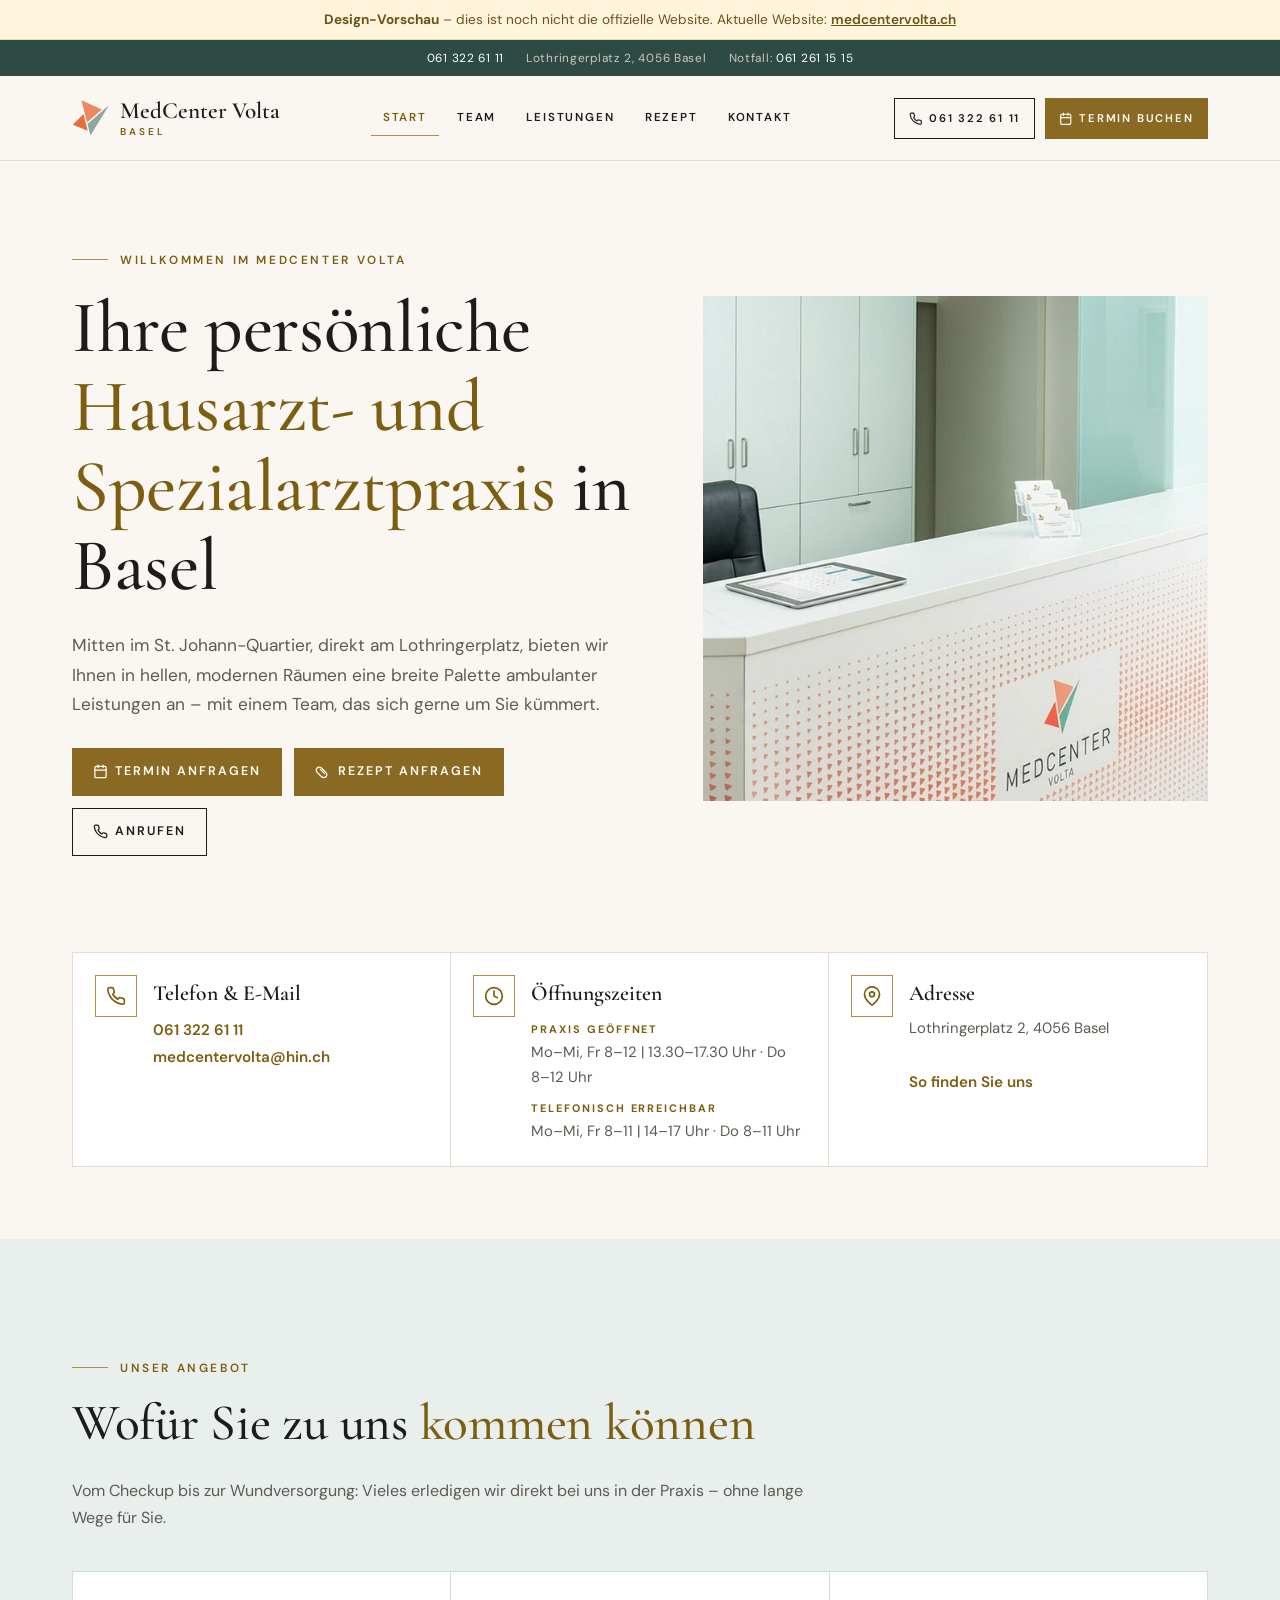
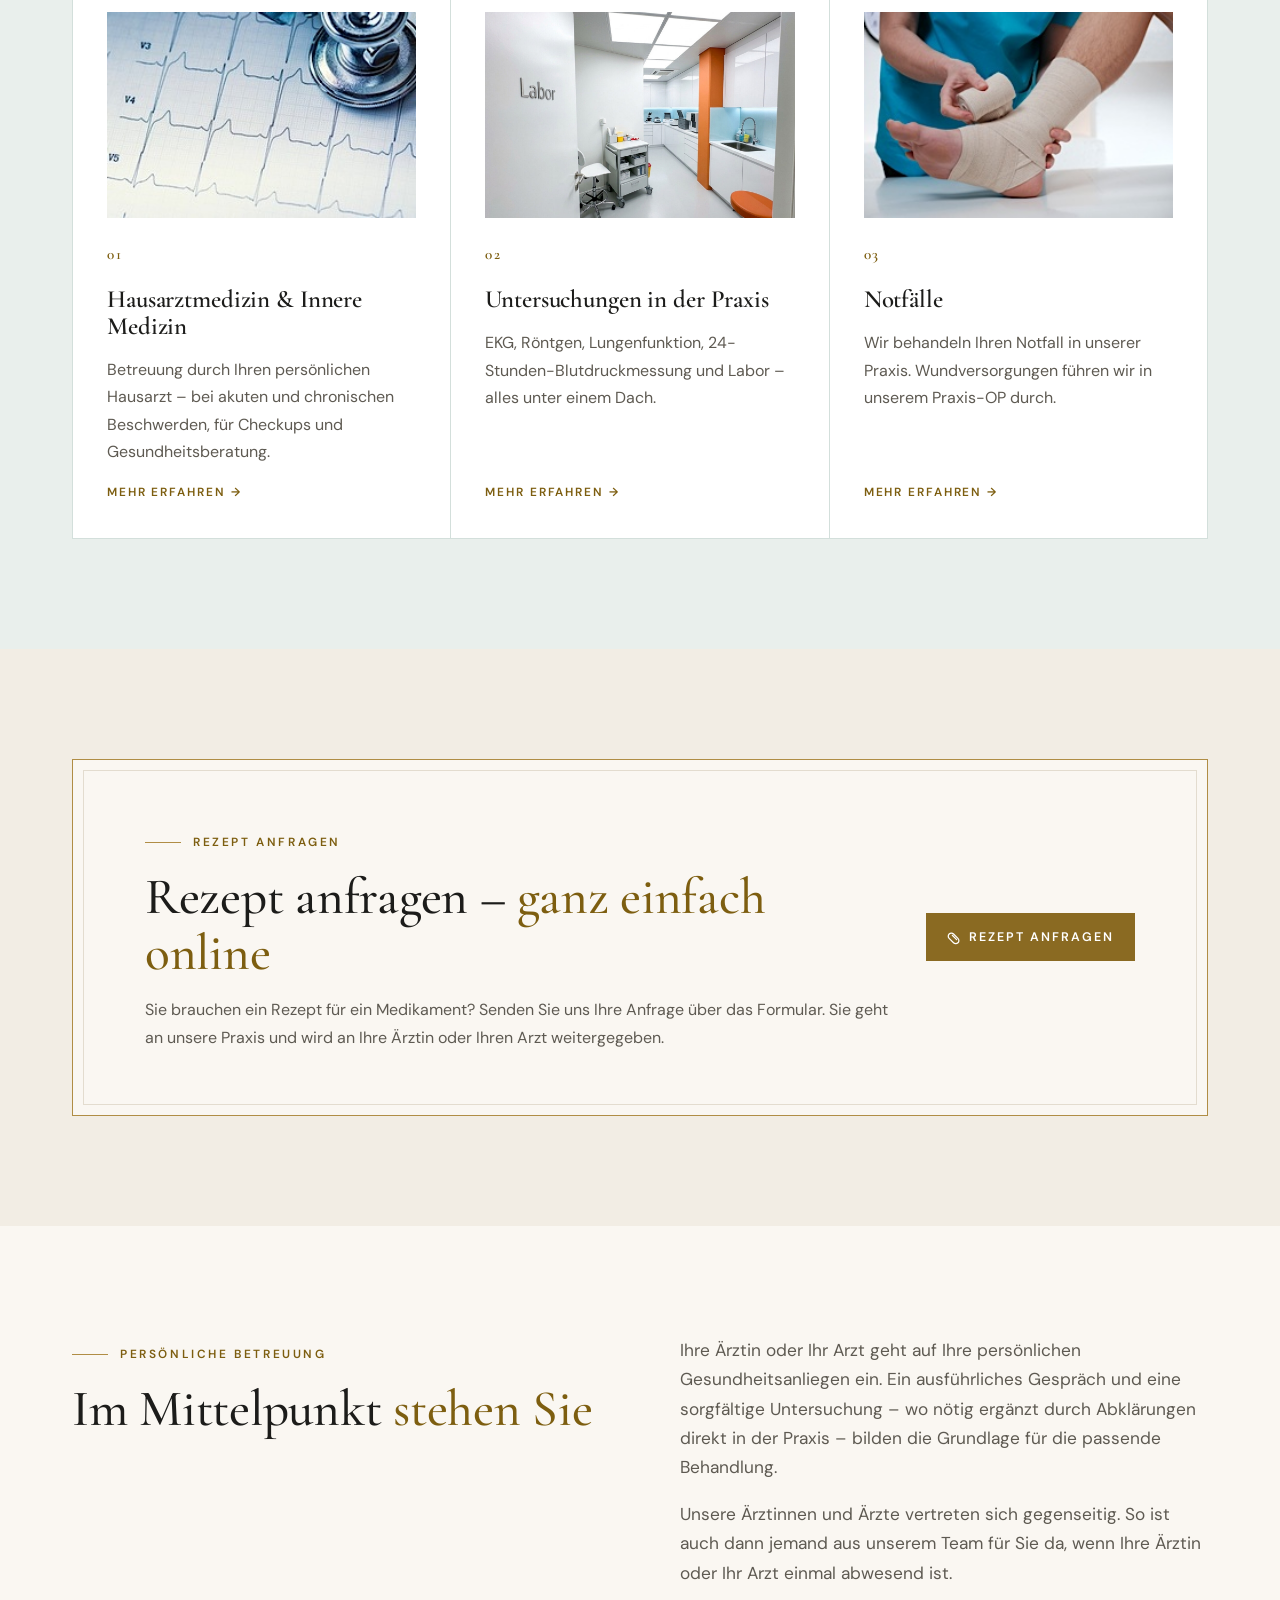
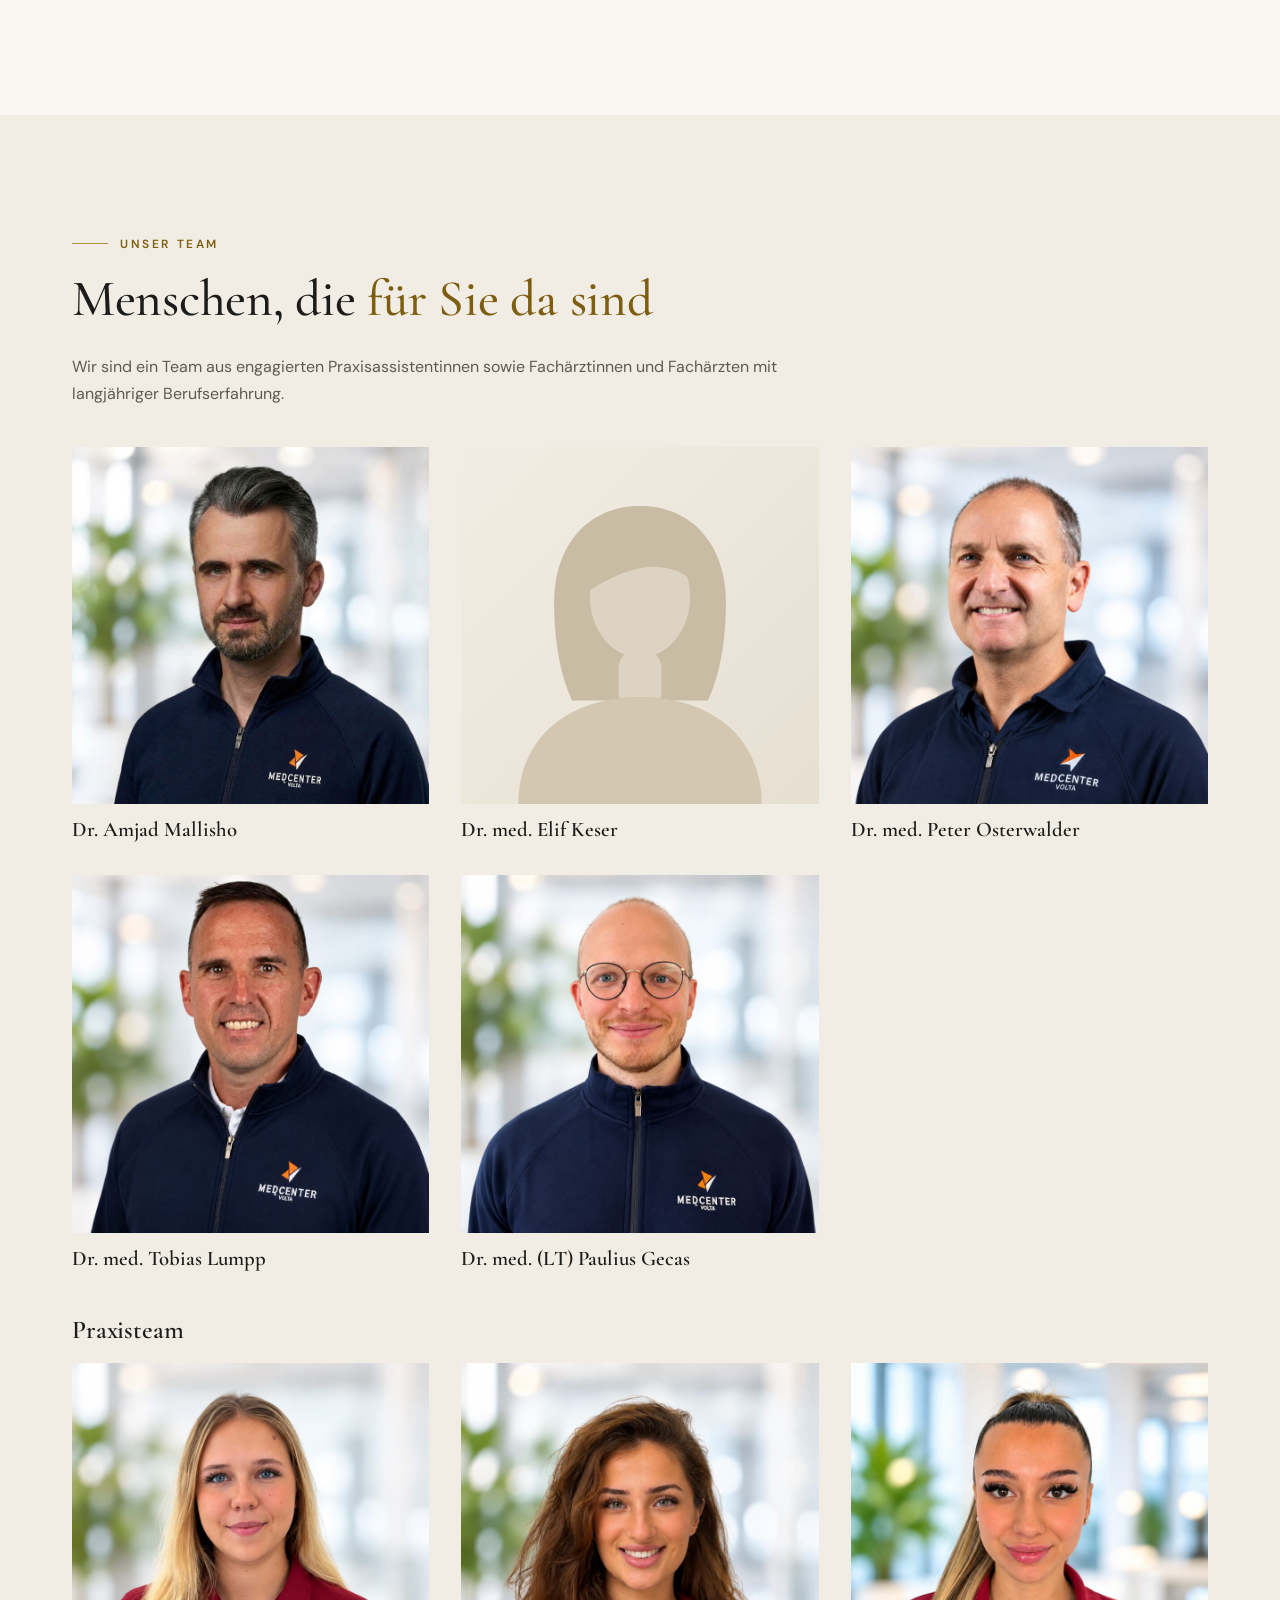
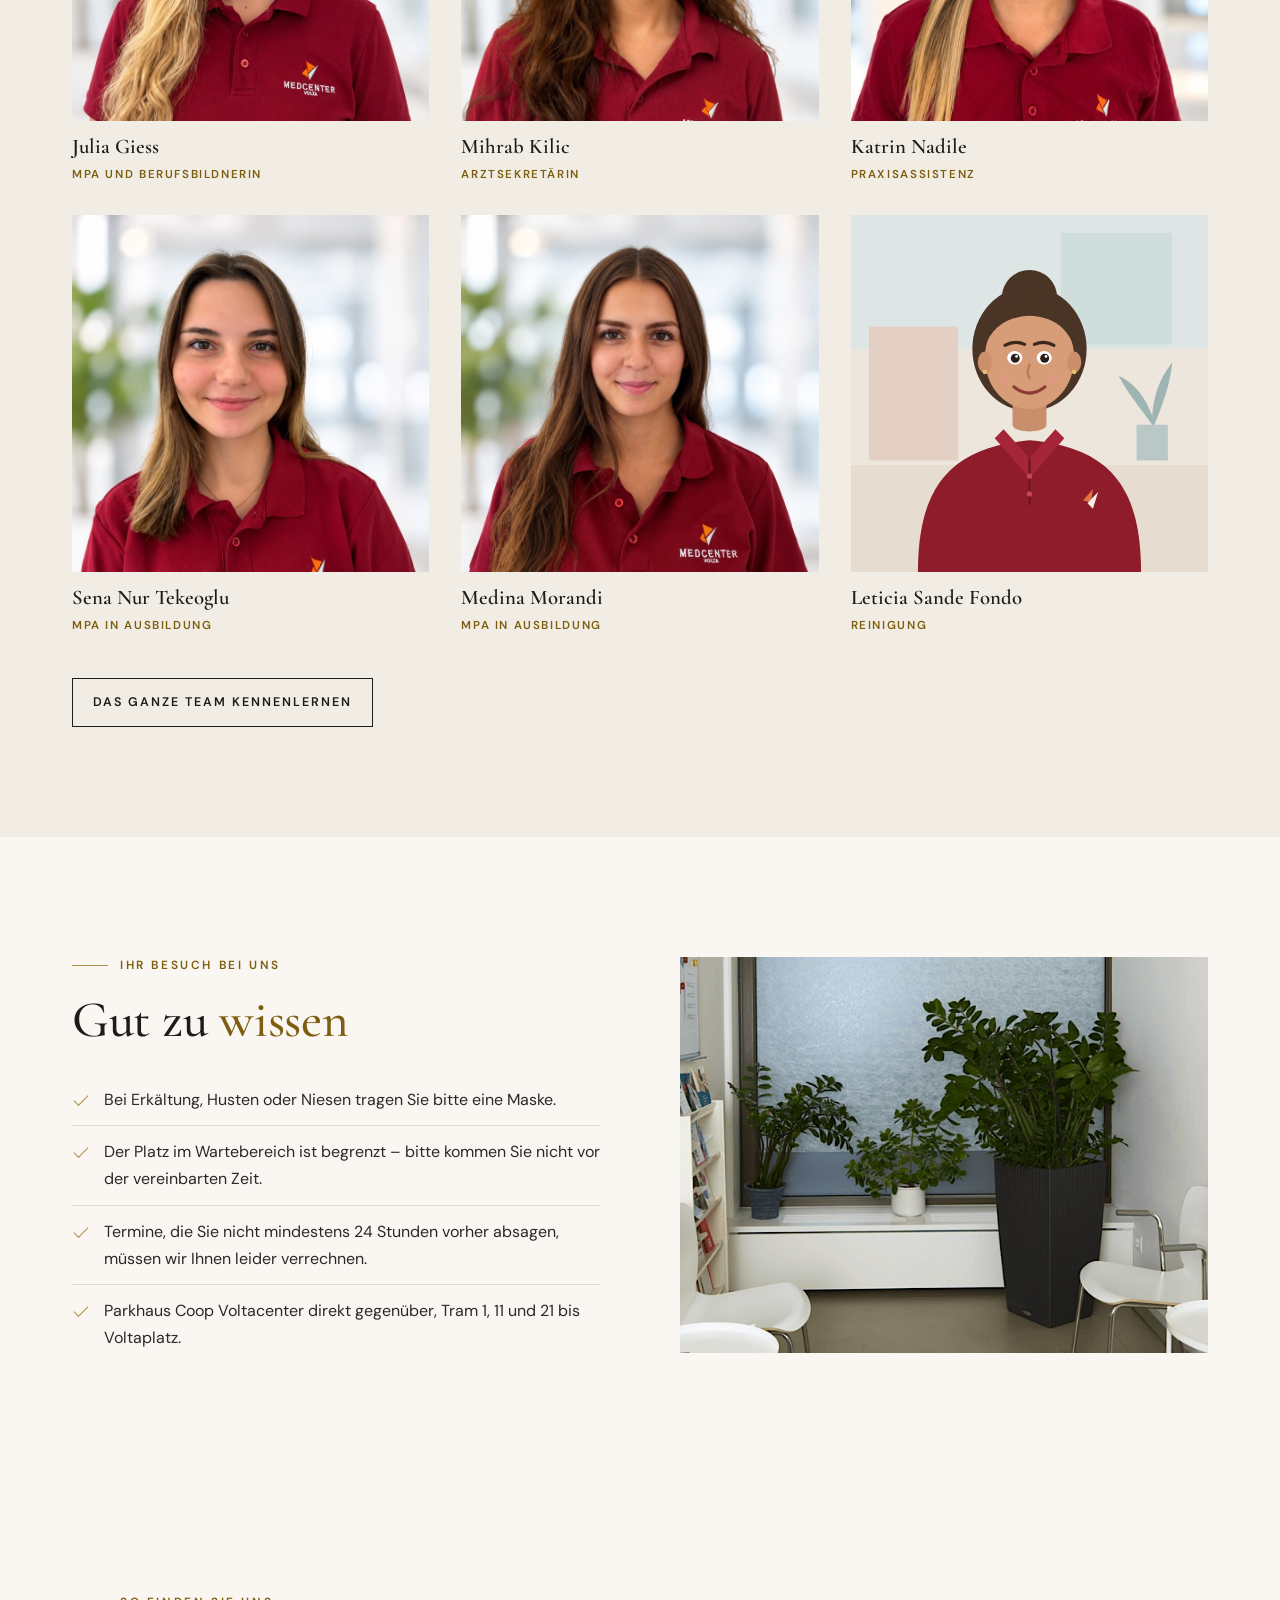
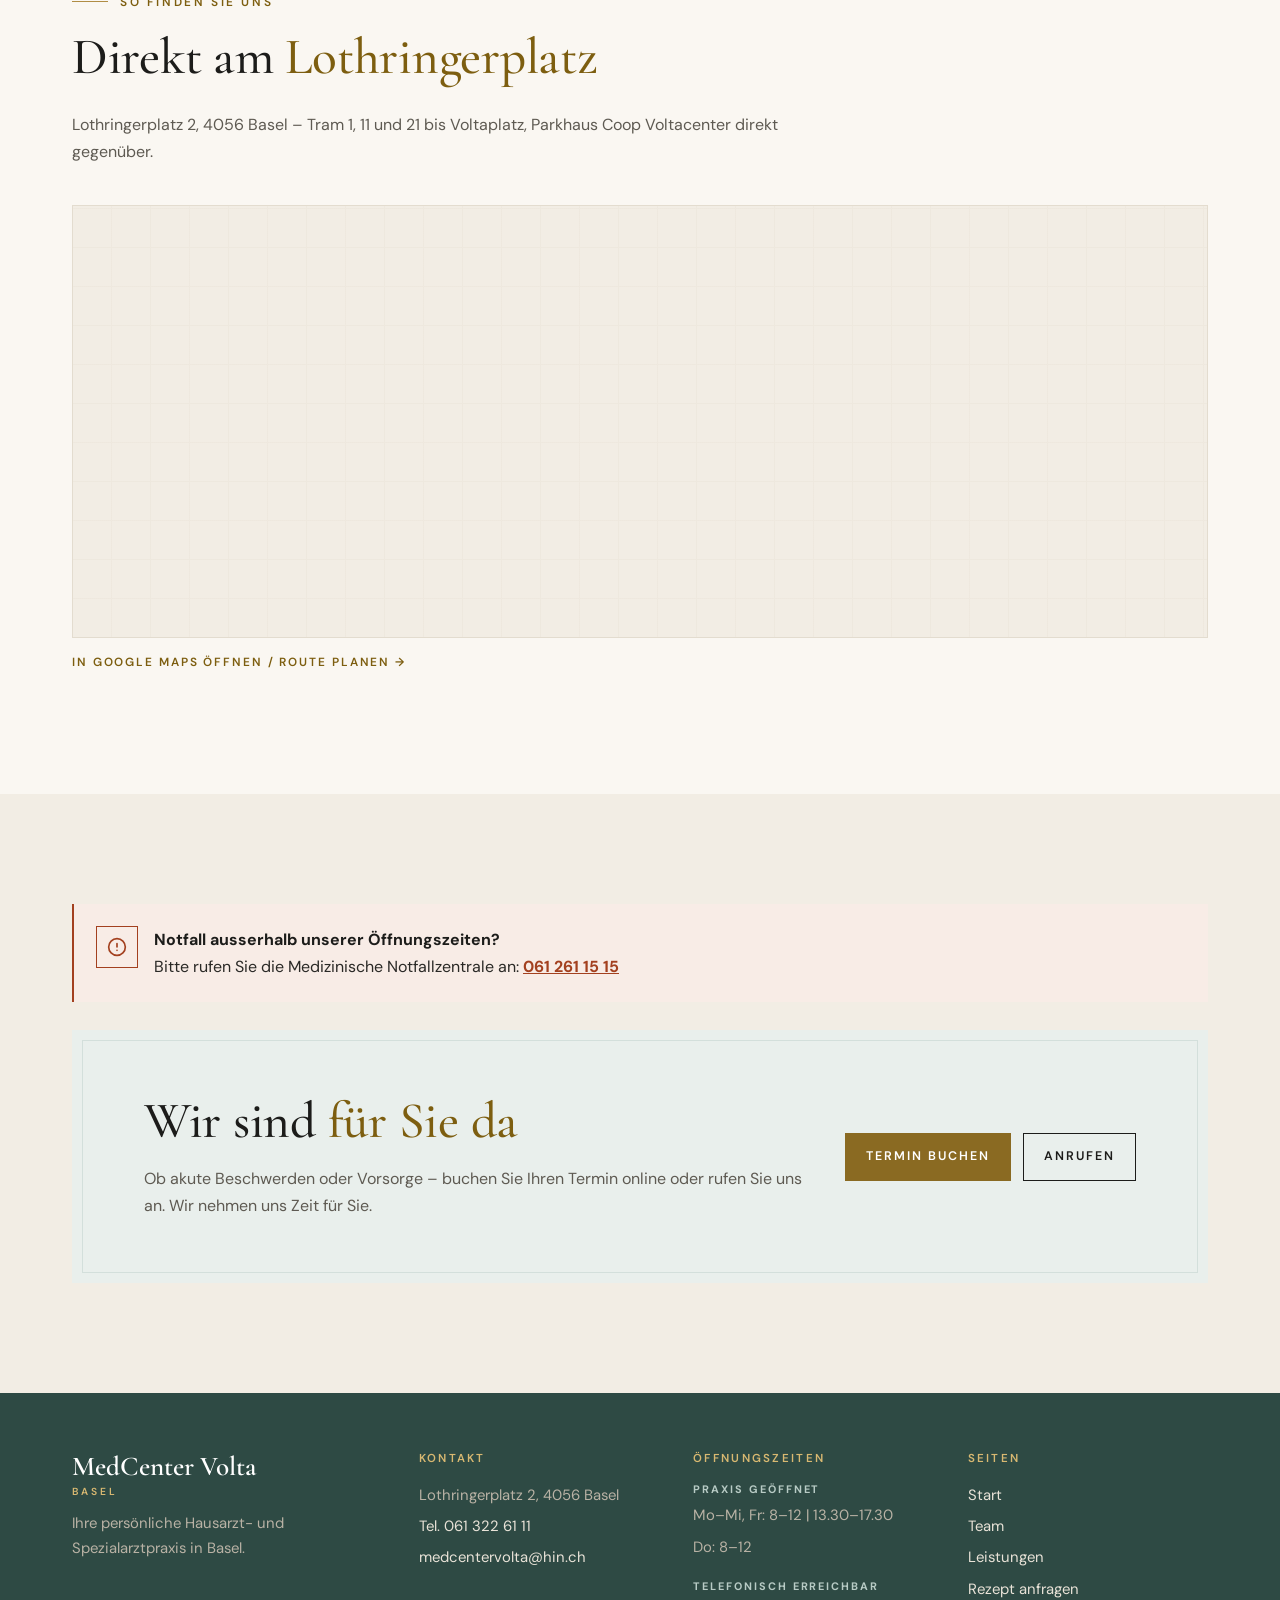
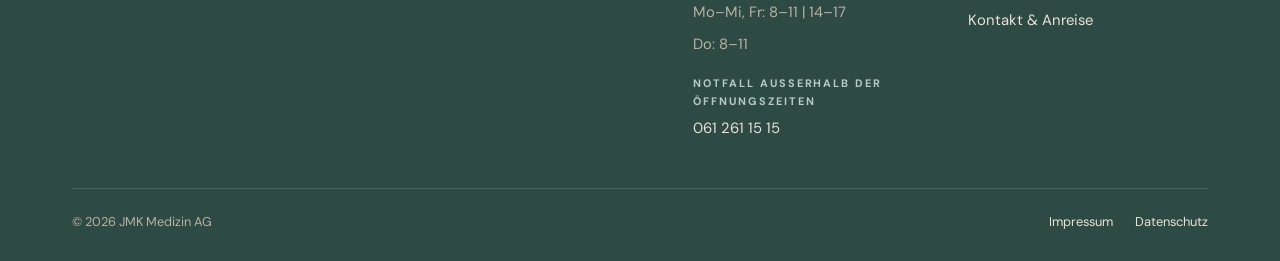
==== commit c08a87f9: "Rezept-Formular: Anfragen an die Praxis (Texte) Co-Authored-By: Claude Opus 5.5 <noreply@anthropic.c" ====
--- a/index.html
+++ b/index.html
@@ -157,7 +157,7 @@
           <div>
             <span class="eyebrow">Rezept anfragen</span>
             <h2>Rezept anfragen – <span class="gold">ganz einfach online</span></h2>
-            <p>Sie brauchen ein Rezept für ein Medikament? Senden Sie uns Ihre Anfrage über das Formular. Sie geht direkt an die Ärztin oder den Arzt, den Sie auswählen.</p>
+            <p>Sie brauchen ein Rezept für ein Medikament? Senden Sie uns Ihre Anfrage über das Formular. Sie geht an unsere Praxis und wird an Ihre Ärztin oder Ihren Arzt weitergegeben.</p>
           </div>
           <div class="btn-row">
             <a class="btn btn-primary" href="rezept.html" data-open-rezept><svg viewBox="0 0 24 24" fill="none" stroke="currentColor" stroke-width="2" stroke-linecap="round" stroke-linejoin="round" aria-hidden="true"><path d="M10.5 20.5 3.5 13.5a4.95 4.95 0 1 1 7-7l7 7a4.95 4.95 0 1 1-7 7Z"/><path d="m8.5 8.5 7 7"/></svg> Rezept anfragen</a>
@@ -305,7 +305,7 @@
         <h2 id="rezept-dialog-title">Rezept anfragen</h2>
         <button class="dialog-close" type="button" aria-label="Schliessen" data-close-rezept>&times;</button>
       </div>
-      <p class="dialog-intro">Ihre Anfrage geht direkt an die Ärztin oder den Arzt, den Sie auswählen. Bei akuten Beschwerden rufen Sie uns bitte an: <a href="tel:+41613226111">061 322 61 11</a>.</p>
+      <p class="dialog-intro">Ihre Anfrage geht an unsere Praxis und wird an Ihre Ärztin oder Ihren Arzt weitergegeben. Bei akuten Beschwerden rufen Sie uns bitte an: <a href="tel:+41613226111">061 322 61 11</a>.</p>
           <form class="rezept-form" action="rezept-senden.php" method="post" novalidate>
             <div class="form-grid">
               <div class="field full">
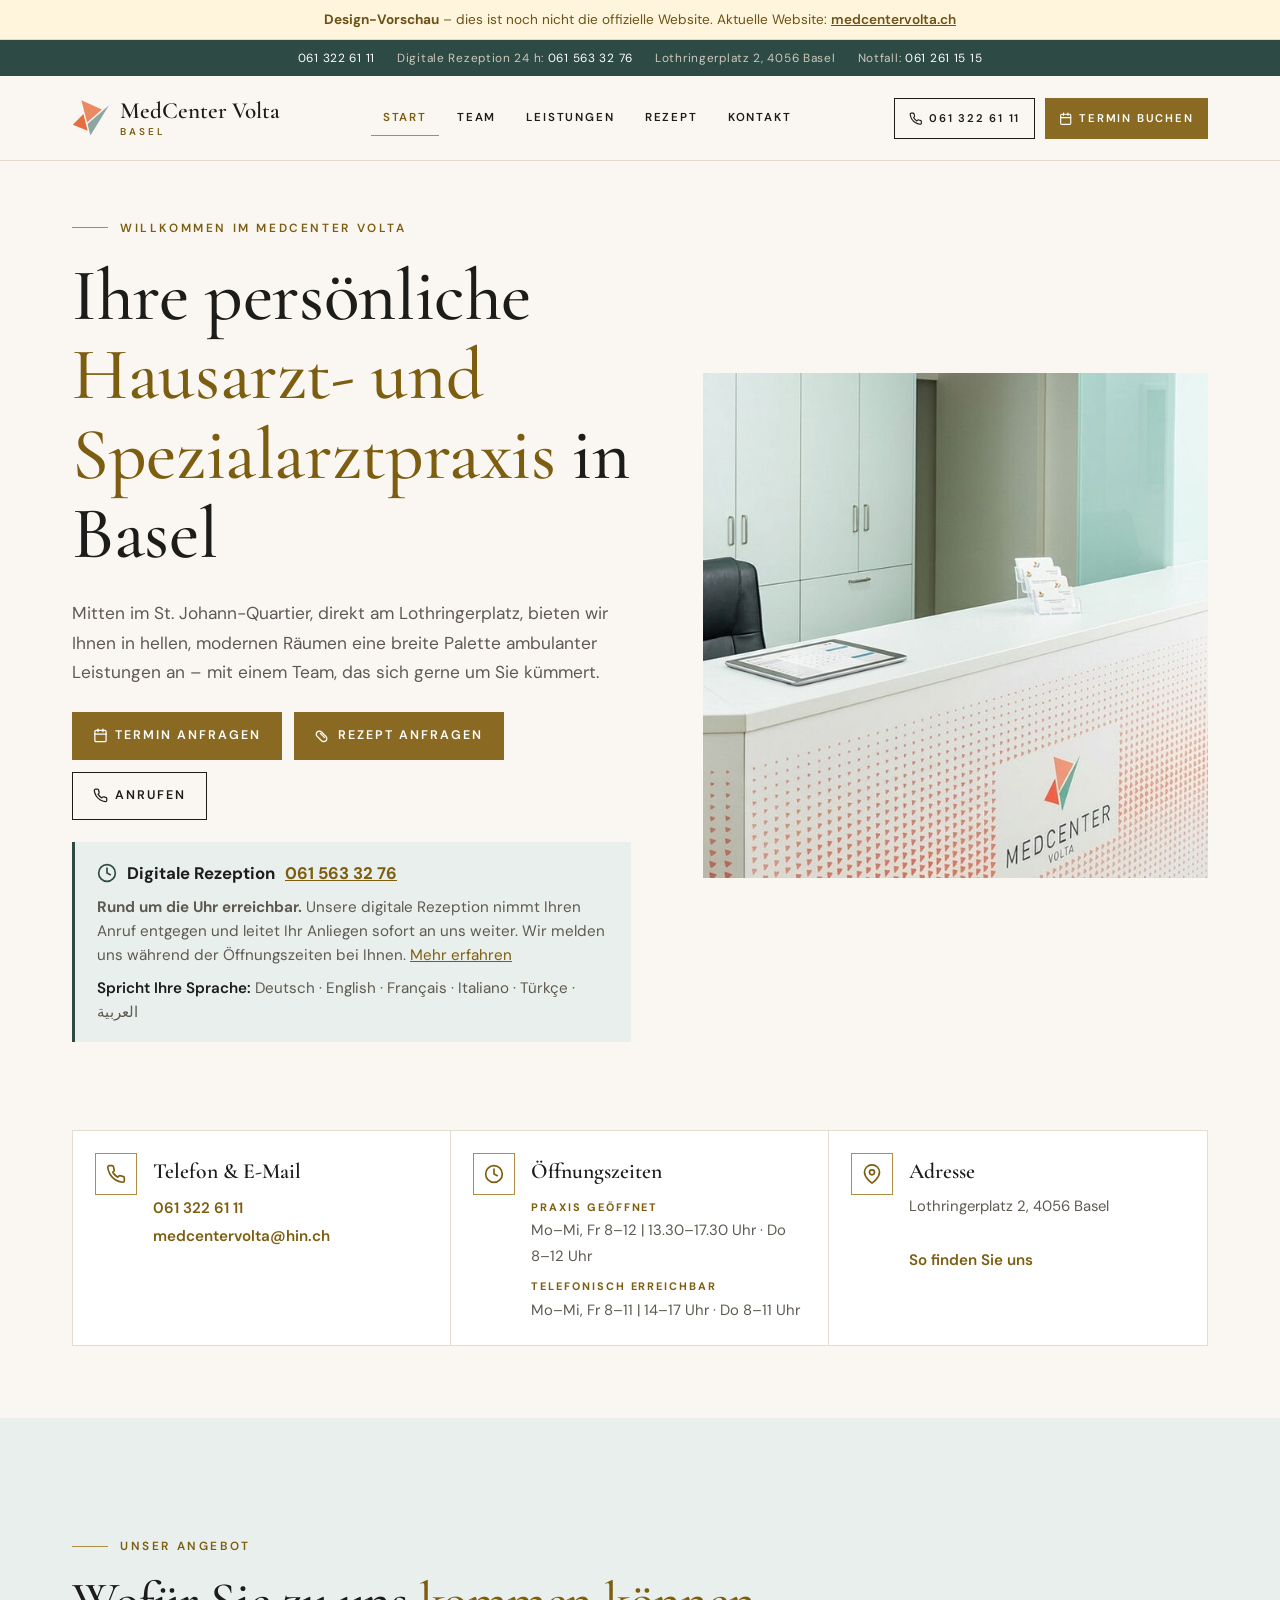
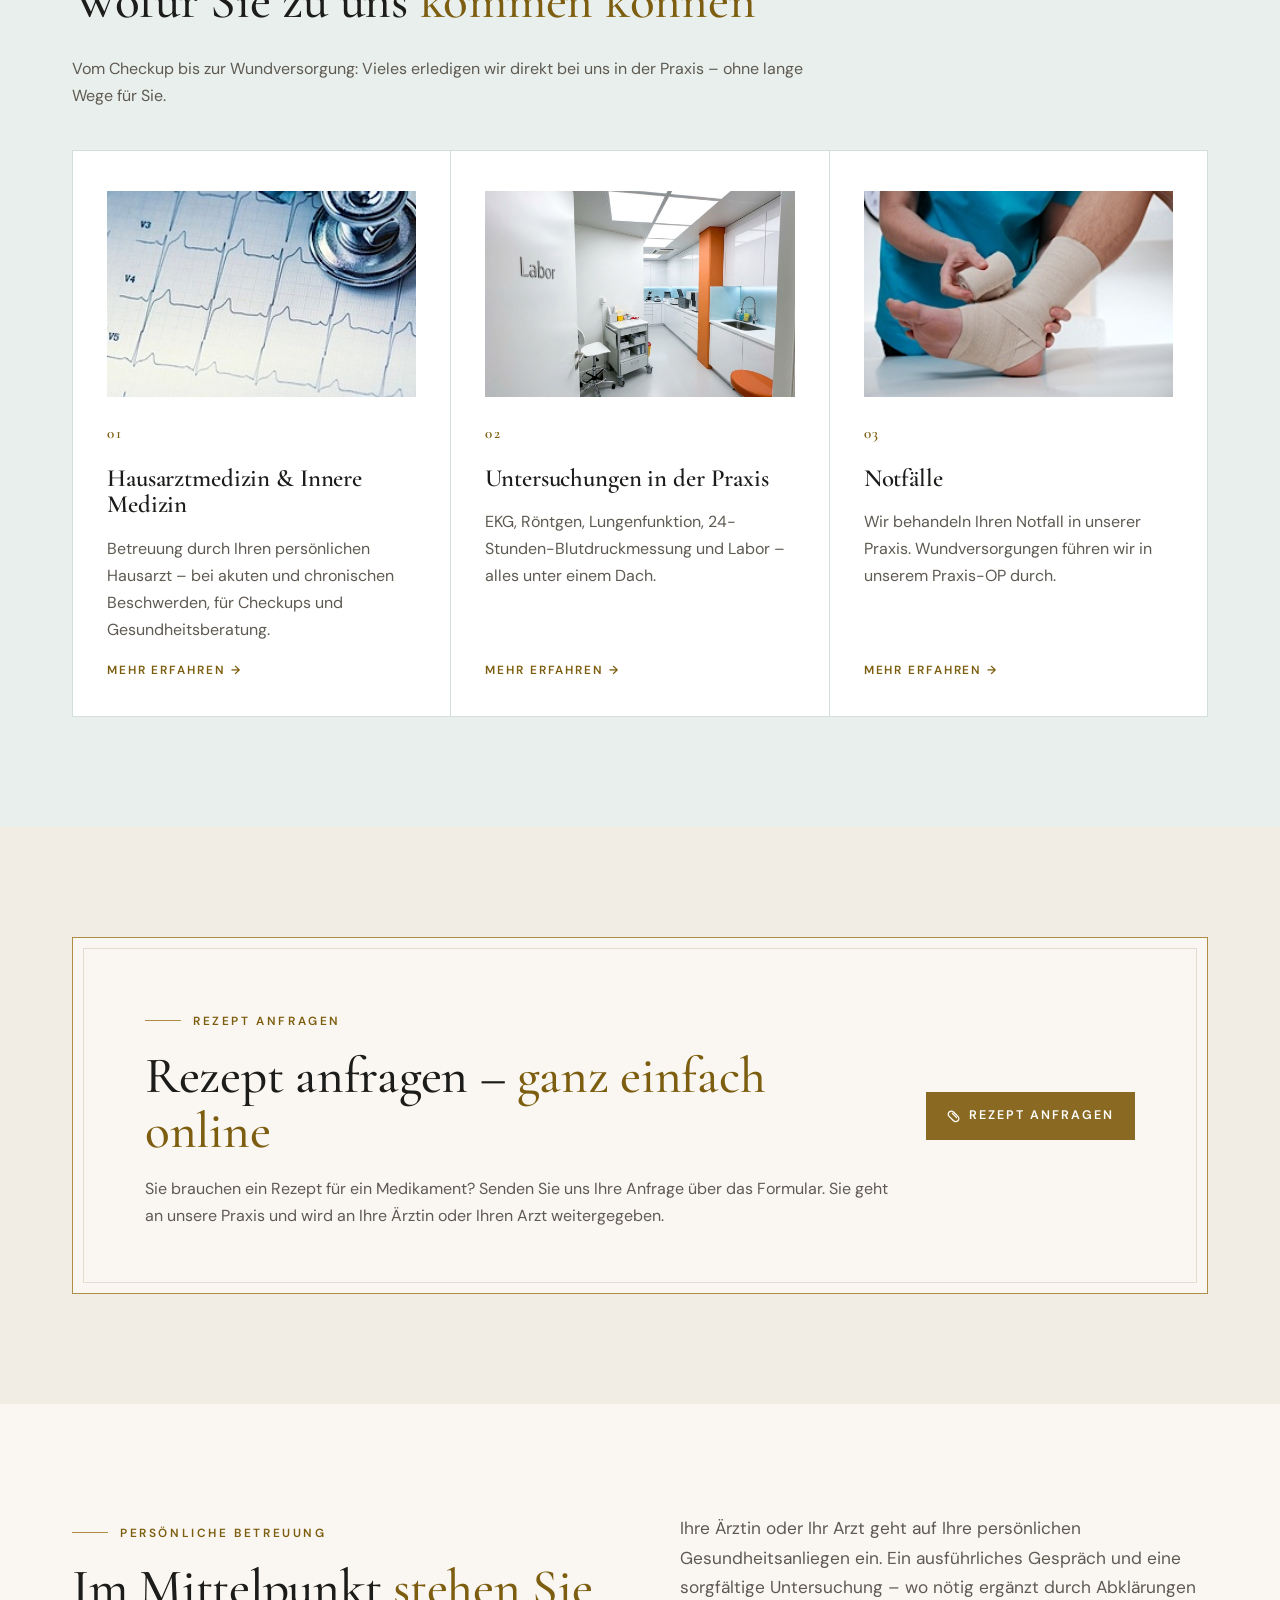
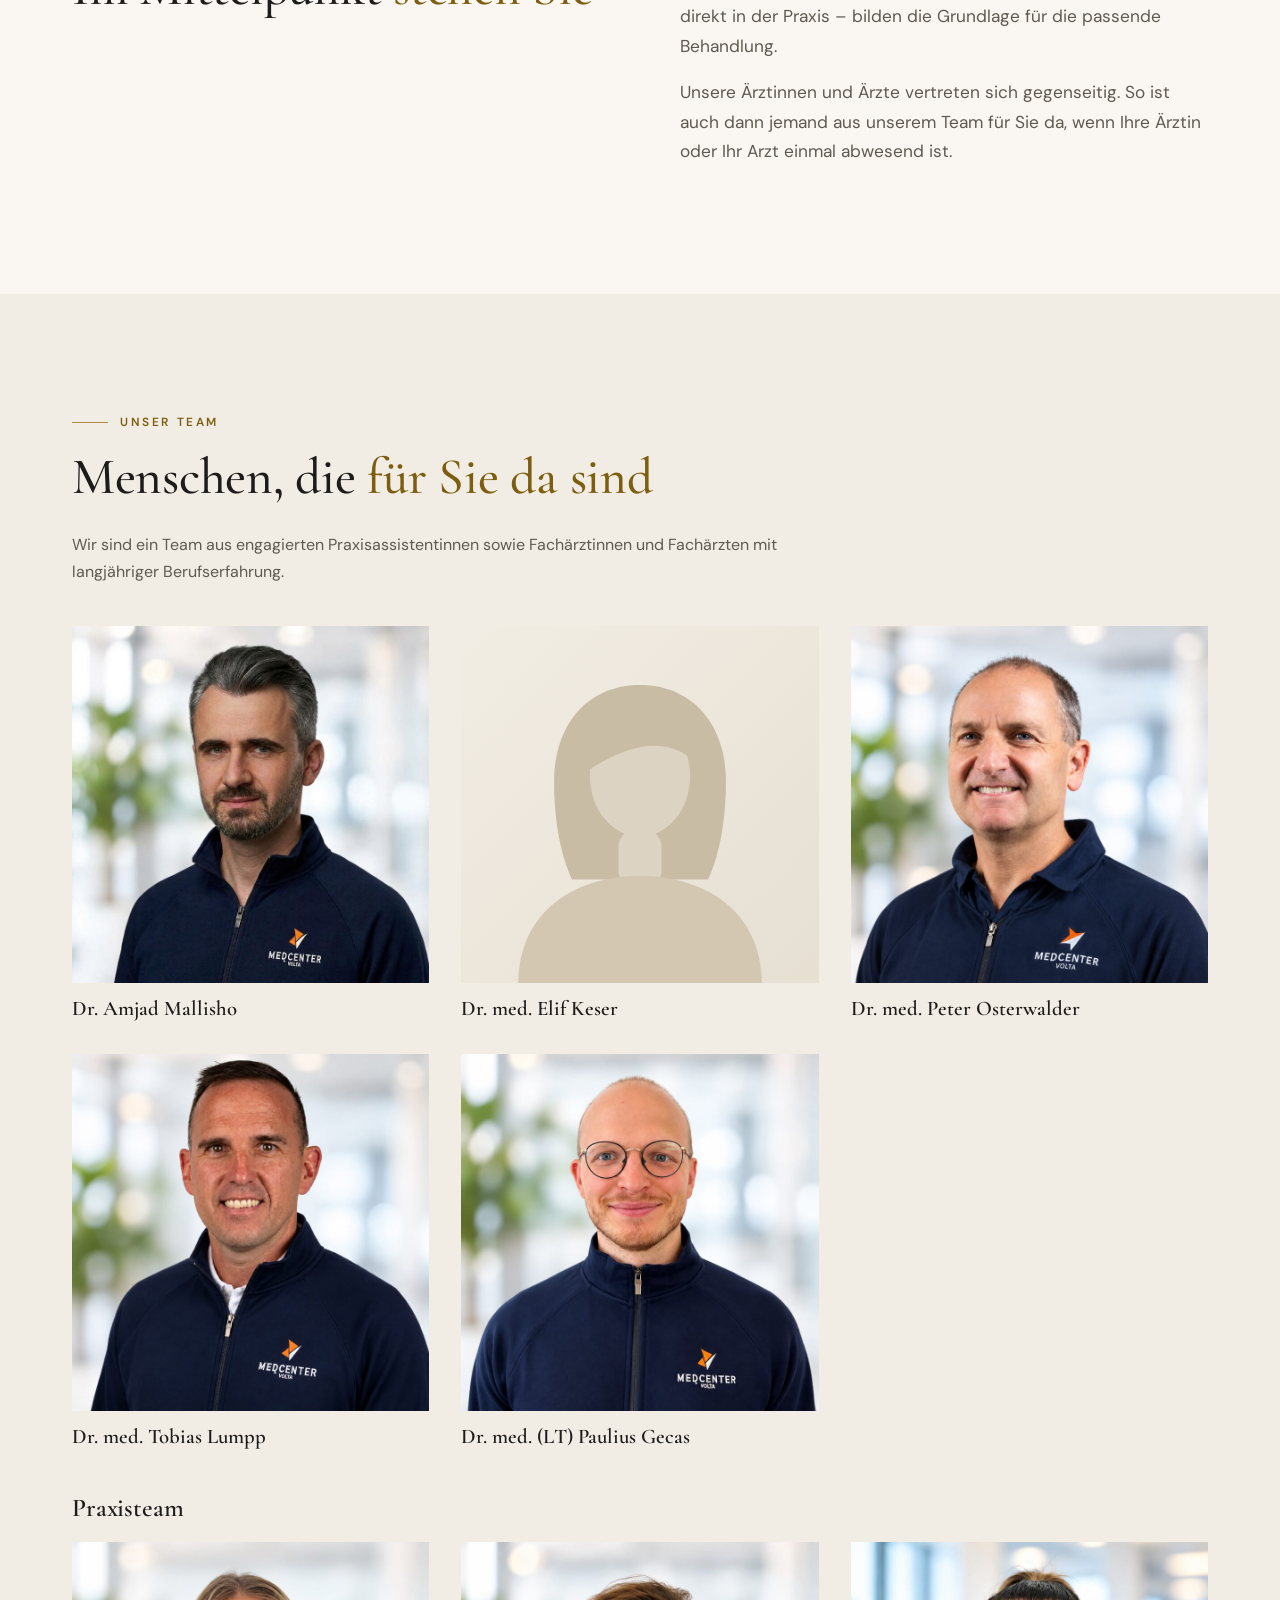
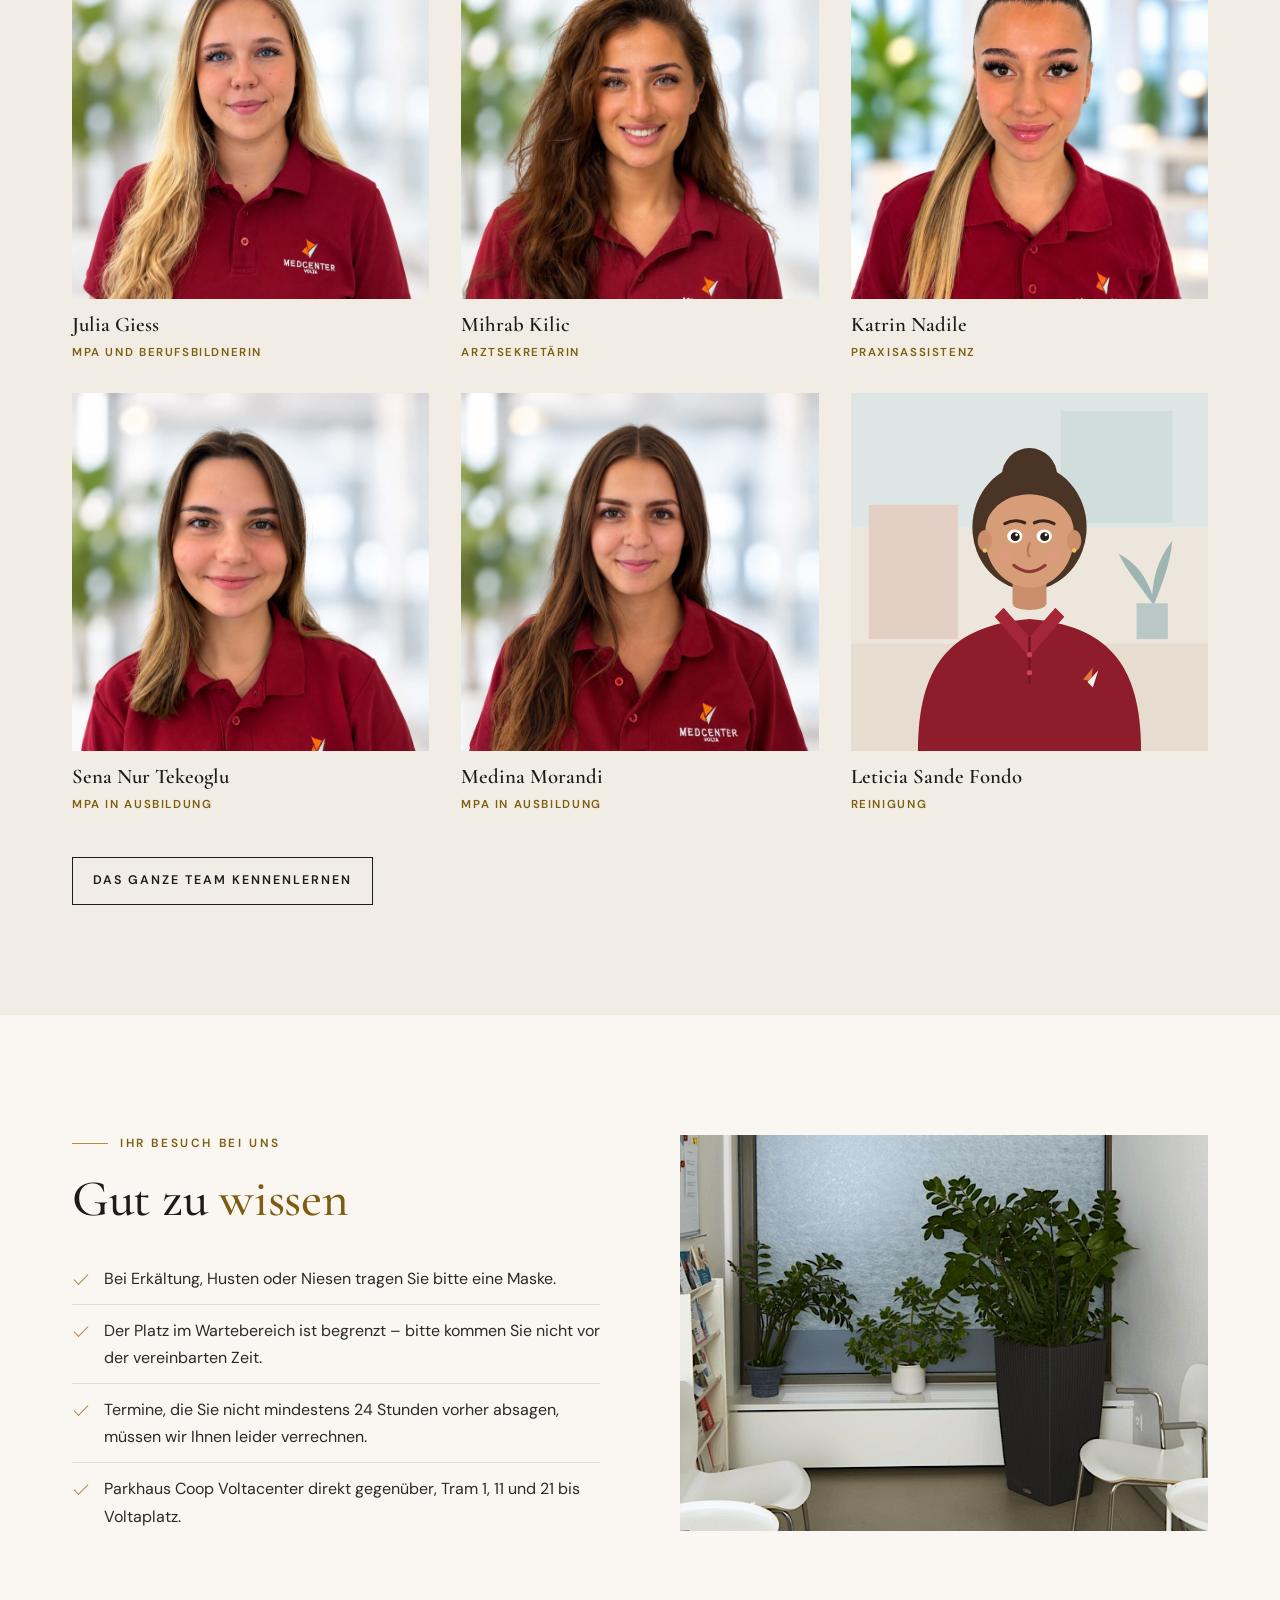
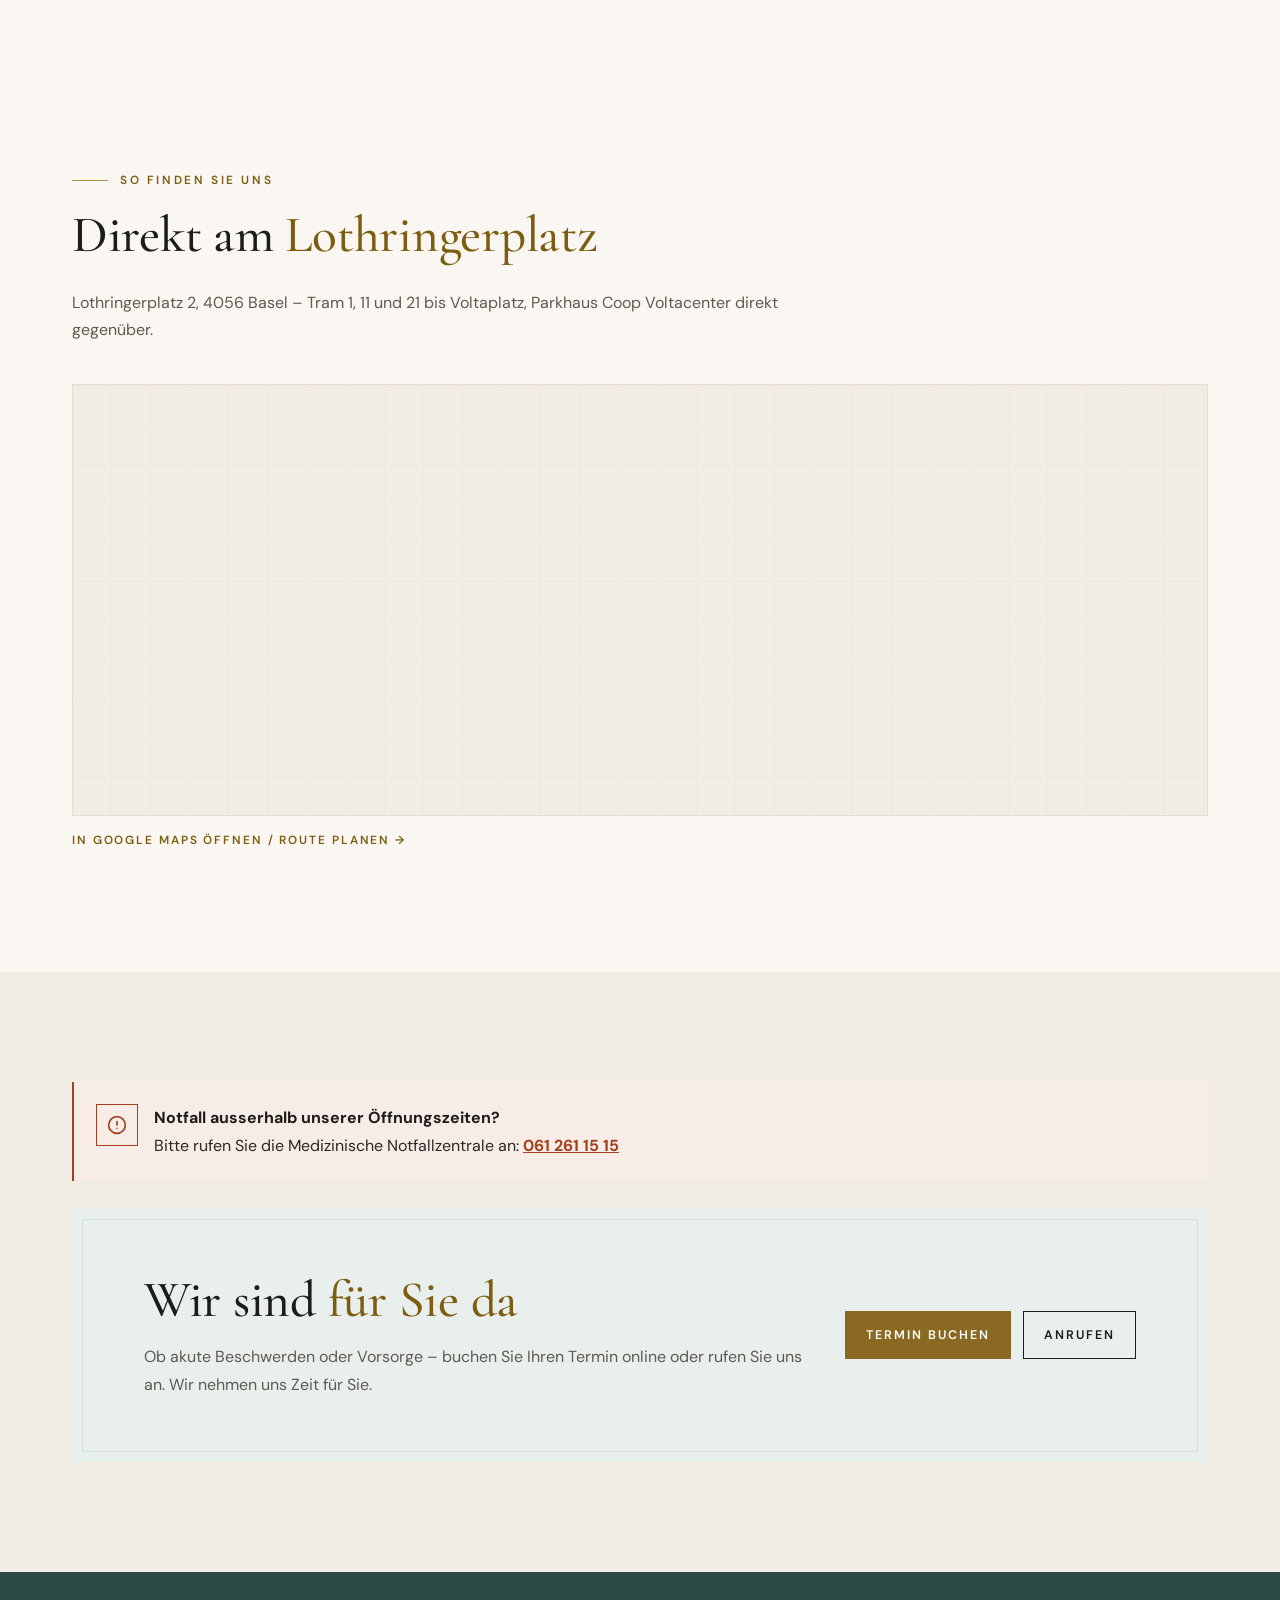
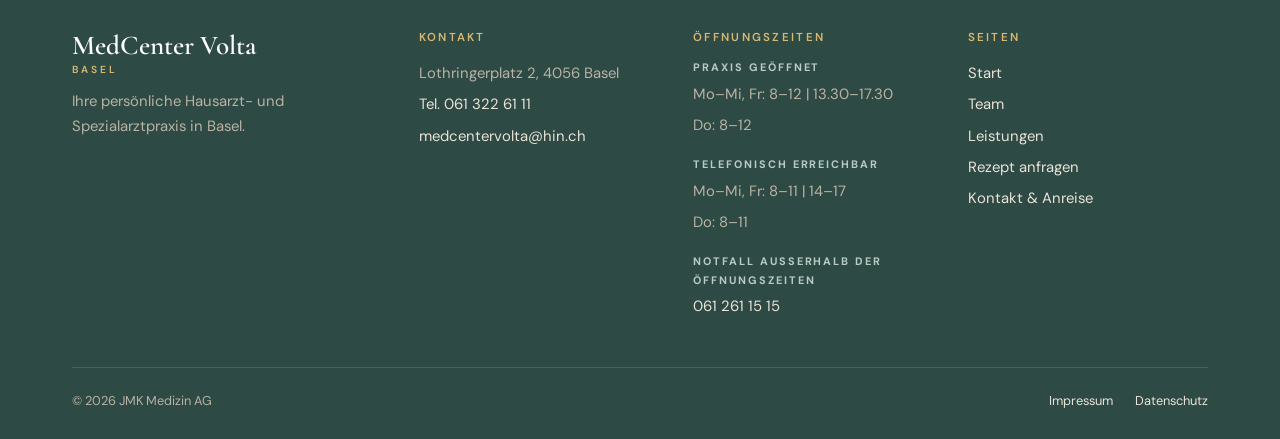
==== commit 21123137: "Startseite: digitale Rezeption Co-Authored-By: Claude Opus 5.5 <noreply@anthropic.com> Claude-Sessio" ====
--- a/index.html
+++ b/index.html
@@ -10,7 +10,7 @@
   <link rel="preconnect" href="https://fonts.googleapis.com">
   <link rel="preconnect" href="https://fonts.gstatic.com" crossorigin>
   <link rel="stylesheet" href="https://fonts.googleapis.com/css2?family=Cormorant+Garamond:wght@500;600&family=DM+Sans:wght@400;500;600;700&display=swap">
-  <link rel="stylesheet" href="css/style.css?v=2026-10-07c">
+  <link rel="stylesheet" href="css/style.css?v=2026-10-26a">
   <script src="js/menu.js?v=2026-10-02c" defer></script>
 </head>
 <body>
@@ -23,7 +23,8 @@
   <div class="topbar">
     <div class="container">
       <span><a href="tel:+41613226111">061 322 61 11</a></span>
-      <span>Lothringerplatz 2, 4056 Basel</span>
+      <span>Digitale Rezeption 24 h: <a href="tel:+41615633276">061 563 32 76</a></span>
+      <span class="topbar-extra">Lothringerplatz 2, 4056 Basel</span>
       <span class="topbar-extra">Notfall: <a href="tel:+41612611515">061 261 15 15</a></span>
     </div>
   </div>
@@ -76,6 +77,11 @@
             <a class="btn btn-primary" href="https://termine.epaad.ch/mcv" target="_blank" rel="noopener"><svg viewBox="0 0 24 24" fill="none" stroke="currentColor" stroke-width="2" stroke-linecap="round" stroke-linejoin="round" aria-hidden="true"><rect x="3" y="4" width="18" height="18" rx="2"/><line x1="16" y1="2" x2="16" y2="6"/><line x1="8" y1="2" x2="8" y2="6"/><line x1="3" y1="10" x2="21" y2="10"/></svg> Termin anfragen</a>
             <a class="btn btn-primary" href="rezept.html" data-open-rezept><svg viewBox="0 0 24 24" fill="none" stroke="currentColor" stroke-width="2" stroke-linecap="round" stroke-linejoin="round" aria-hidden="true"><path d="M10.5 20.5 3.5 13.5a4.95 4.95 0 1 1 7-7l7 7a4.95 4.95 0 1 1-7 7Z"/><path d="m8.5 8.5 7 7"/></svg> Rezept anfragen</a>
             <a class="btn btn-outline" href="tel:+41613226111"><svg viewBox="0 0 24 24" fill="none" stroke="currentColor" stroke-width="2" stroke-linecap="round" stroke-linejoin="round" aria-hidden="true"><path d="M22 16.92v3a2 2 0 0 1-2.18 2 19.79 19.79 0 0 1-8.63-3.07 19.5 19.5 0 0 1-6-6A19.79 19.79 0 0 1 2.12 4.18 2 2 0 0 1 4.11 2h3a2 2 0 0 1 2 1.72c.13.96.36 1.9.7 2.81a2 2 0 0 1-.45 2.11L8.09 9.91a16 16 0 0 0 6 6l1.27-1.27a2 2 0 0 1 2.11-.45c.91.34 1.85.57 2.81.7A2 2 0 0 1 22 16.92z"/></svg> Anrufen</a>
+          </div>
+          <div class="hero-reception">
+            <p class="hero-reception-head"><svg viewBox="0 0 24 24" fill="none" stroke="currentColor" stroke-width="2" stroke-linecap="round" stroke-linejoin="round" aria-hidden="true"><circle cx="12" cy="12" r="10"/><polyline points="12 6 12 12 16 14"/></svg> <strong>Digitale Rezeption</strong> <a href="tel:+41615633276">061 563 32 76</a></p>
+            <p><strong>Rund um die Uhr erreichbar.</strong> Unsere digitale Rezeption nimmt Ihren Anruf entgegen und leitet Ihr Anliegen sofort an uns weiter. Wir melden uns während der Öffnungszeiten bei Ihnen. <a href="kontakt.html#digitale-rezeption">Mehr erfahren</a></p>
+            <p class="hero-reception-langs"><span>Spricht Ihre Sprache:</span> Deutsch · <span lang="en">English</span> · <span lang="fr">Français</span> · <span lang="it">Italiano</span> · <span lang="tr">Türkçe</span> · <span lang="ar" dir="rtl">العربية</span></p>
           </div>
         </div>
         <div class="media media-hero media-framed">
--- a/css/style.css
+++ b/css/style.css
@@ -824,3 +824,36 @@
 .chip { display: inline-block; margin: 0 6px 6px 0; padding: 5px 12px; border: 1px solid var(--line); background: #fff; font-size: 0.85rem; line-height: 1.3; }
 .prose p.profile-intro { font-size: 1.12rem; line-height: 1.75; color: var(--ink); }
 @media (min-width: 720px) { .profile-facts div { grid-template-columns: 130px 1fr; align-items: baseline; } }
+
+/* ---------- Digitale Rezeption (Kontakt) ---------- */
+.contact-list li.contact-note { font-size: 0.95rem; color: var(--muted); line-height: 1.6; }
+.emergency-list { list-style: none; padding: 0; margin: 6px 0 0; }
+.emergency-list li { padding: 3px 0; }
+.faq-title { margin: 56px 0 16px; font-size: 1.6rem; }
+.faq { border-top: 1px solid var(--line); max-width: 52em; }
+.faq details { border-bottom: 1px solid var(--line); }
+.faq summary { cursor: pointer; padding: 18px 32px 18px 0; font-weight: 600; position: relative; list-style: none; }
+.faq summary::-webkit-details-marker { display: none; }
+.faq summary::after { content: "+"; position: absolute; right: 4px; top: 50%; transform: translateY(-50%); font-size: 1.4rem; font-weight: 400; color: var(--gold-text); }
+.faq details[open] summary::after { content: "–"; }
+.faq details p { margin: 0 0 18px; color: var(--muted); }
+.lang-notes { margin-top: 48px; display: grid; gap: 14px; max-width: 52em; }
+.lang-notes p { margin: 0; font-size: 0.95rem; color: var(--muted); }
+.lang-notes strong { display: inline-block; min-width: 2.4em; color: var(--ink); letter-spacing: 0.08em; }
+.lang-notes p[dir="rtl"] strong { margin-left: 0.6em; }
+a[href^="tel:"] { white-space: nowrap; }
+.muted-inline { color: var(--muted); white-space: nowrap; }
+.contact-list li.phone-2 { padding-top: 0; padding-left: calc(4.5em + 0.3em); }
+/* ---------- Startseite: Hinweis digitale Rezeption ---------- */
+.hero-reception { margin-top: 28px; padding: 18px 22px; background: var(--sage-light); border-left: 3px solid var(--darker); max-width: 36em; }
+.hero-reception p { margin: 0 0 8px; font-size: 0.95rem; line-height: 1.6; color: var(--muted); }
+.hero-reception p:last-child { margin-bottom: 0; }
+.hero-reception-head { display: flex; align-items: center; flex-wrap: wrap; gap: 6px 10px; font-size: 1.05rem !important; color: var(--ink) !important; }
+.hero-reception-head svg { width: 20px; height: 20px; color: var(--darker); flex: none; }
+.hero-reception-head a { font-weight: 700; }
+.hero-reception-langs span:first-child { color: var(--ink); font-weight: 600; }
+@media (min-width: 900px) {
+  .hero { padding: 48px 0 88px; }
+  .hero .lead { margin-bottom: 24px; }
+  .hero-reception { margin-top: 22px; }
+}
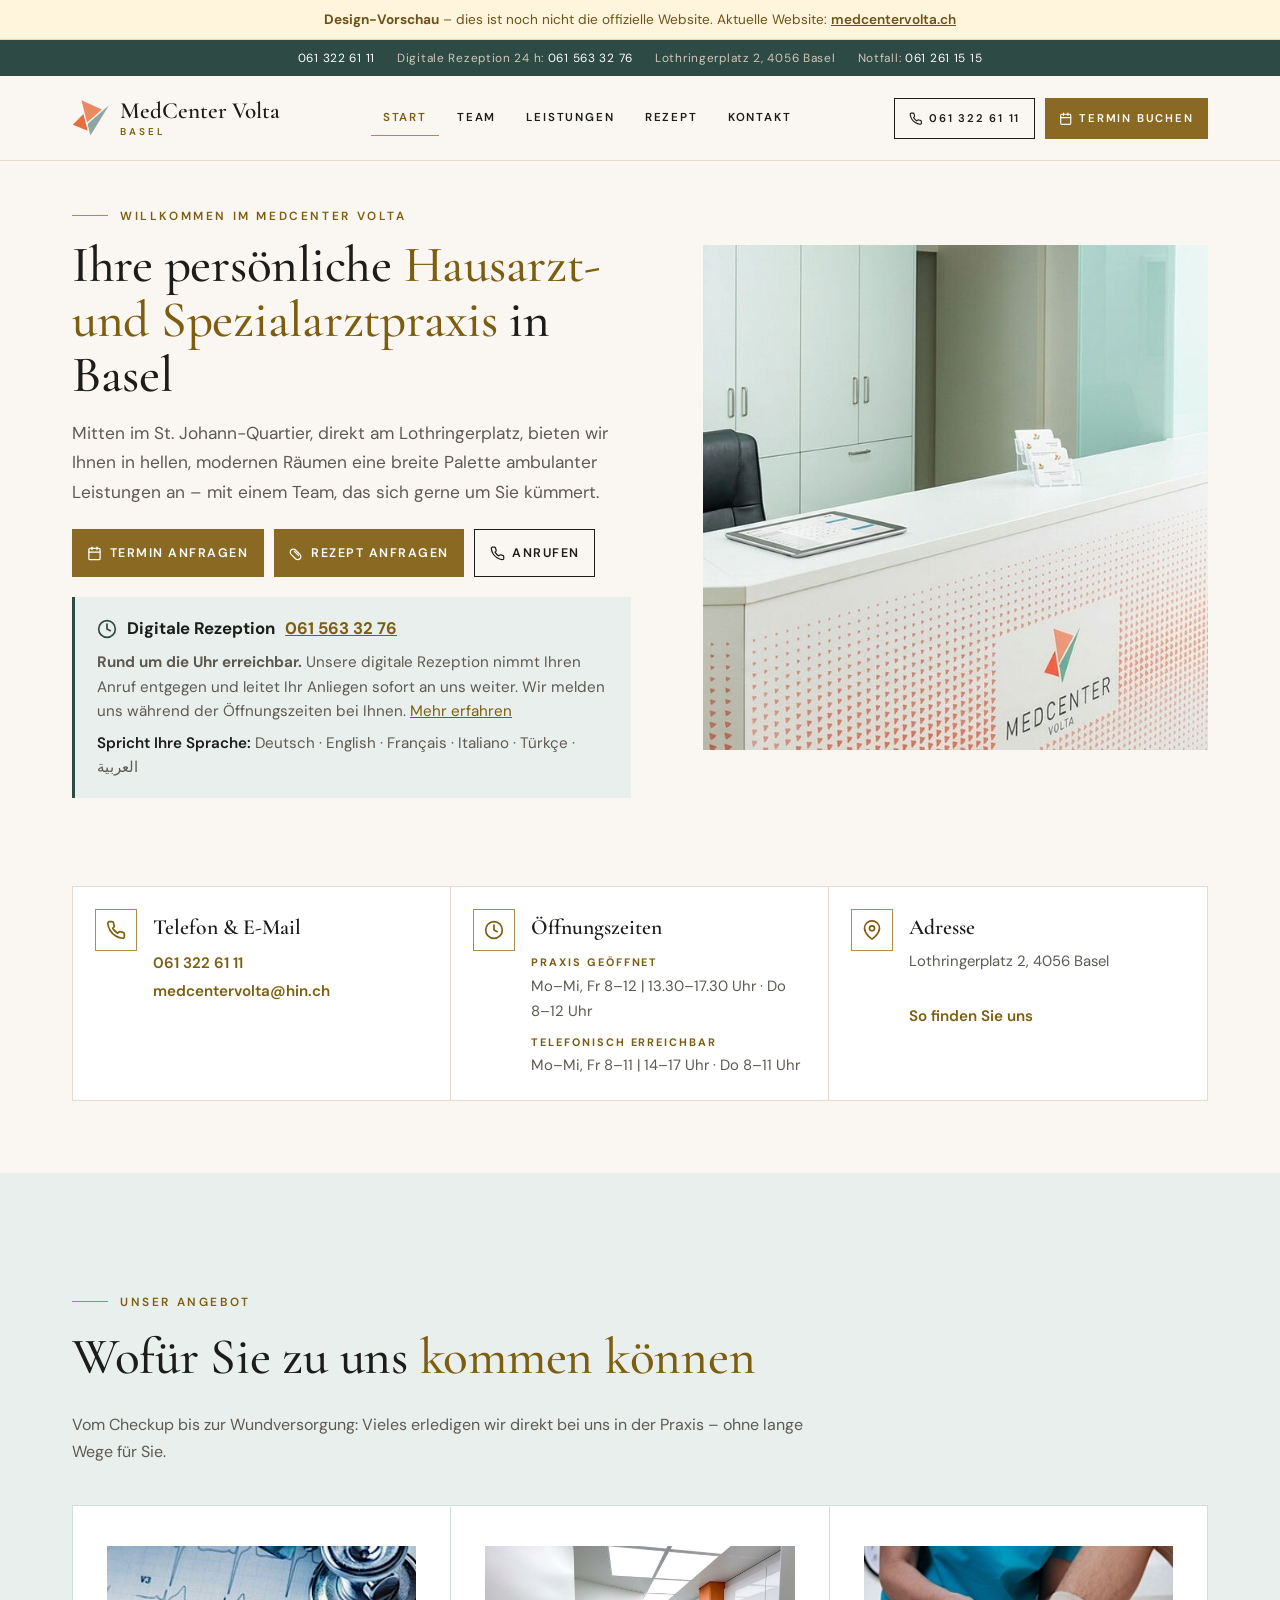
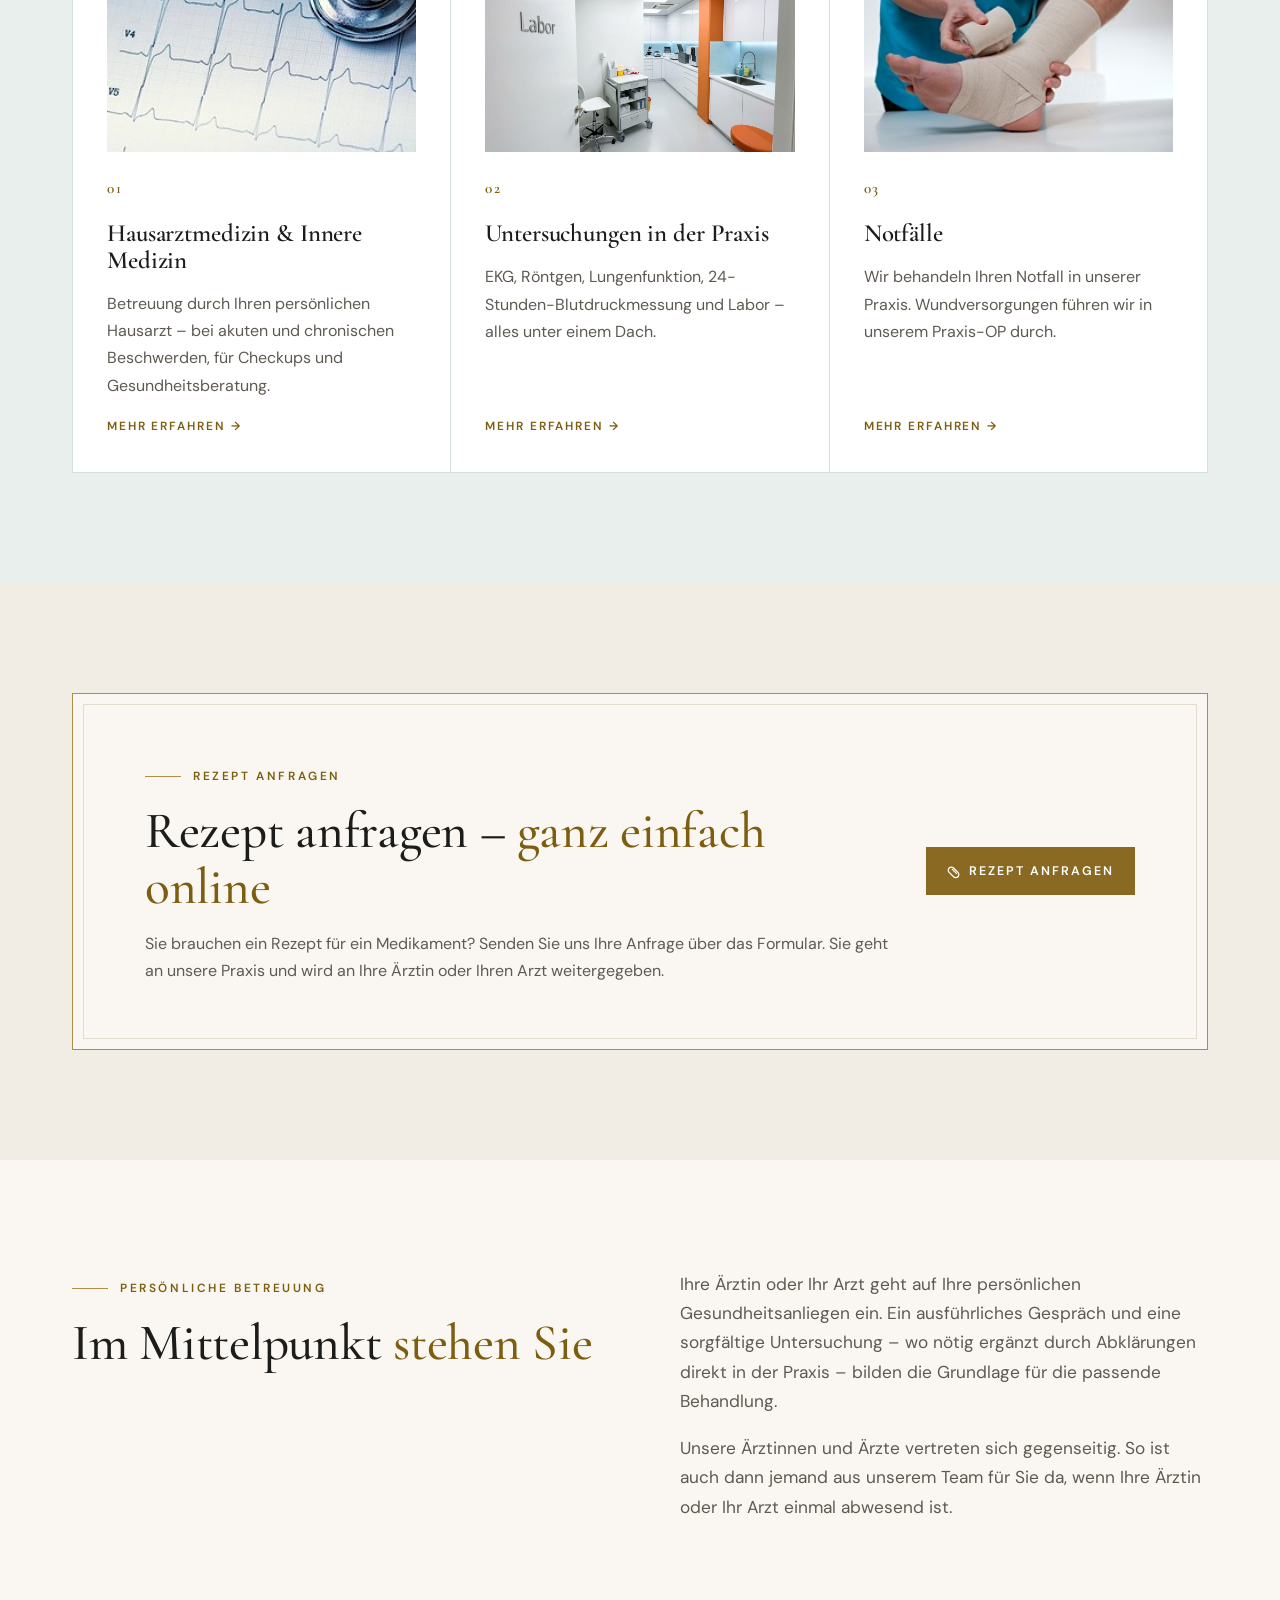
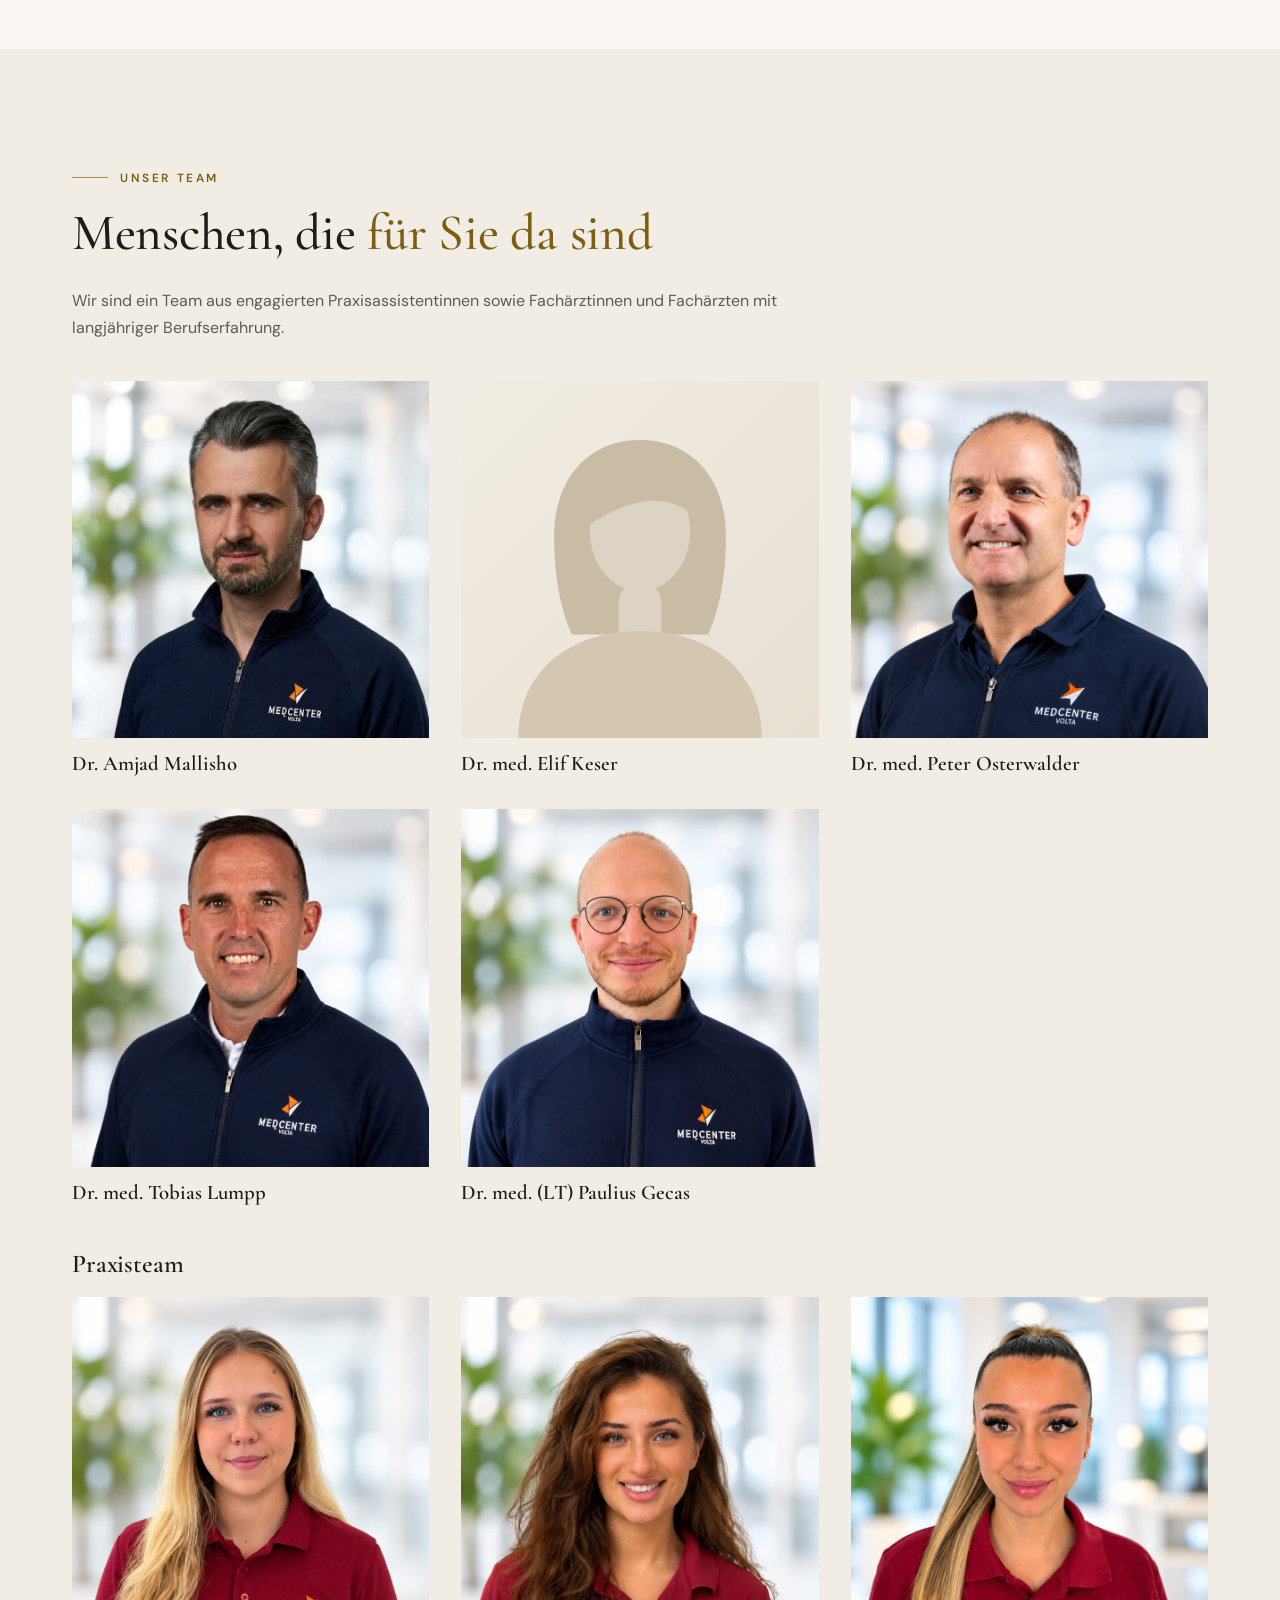
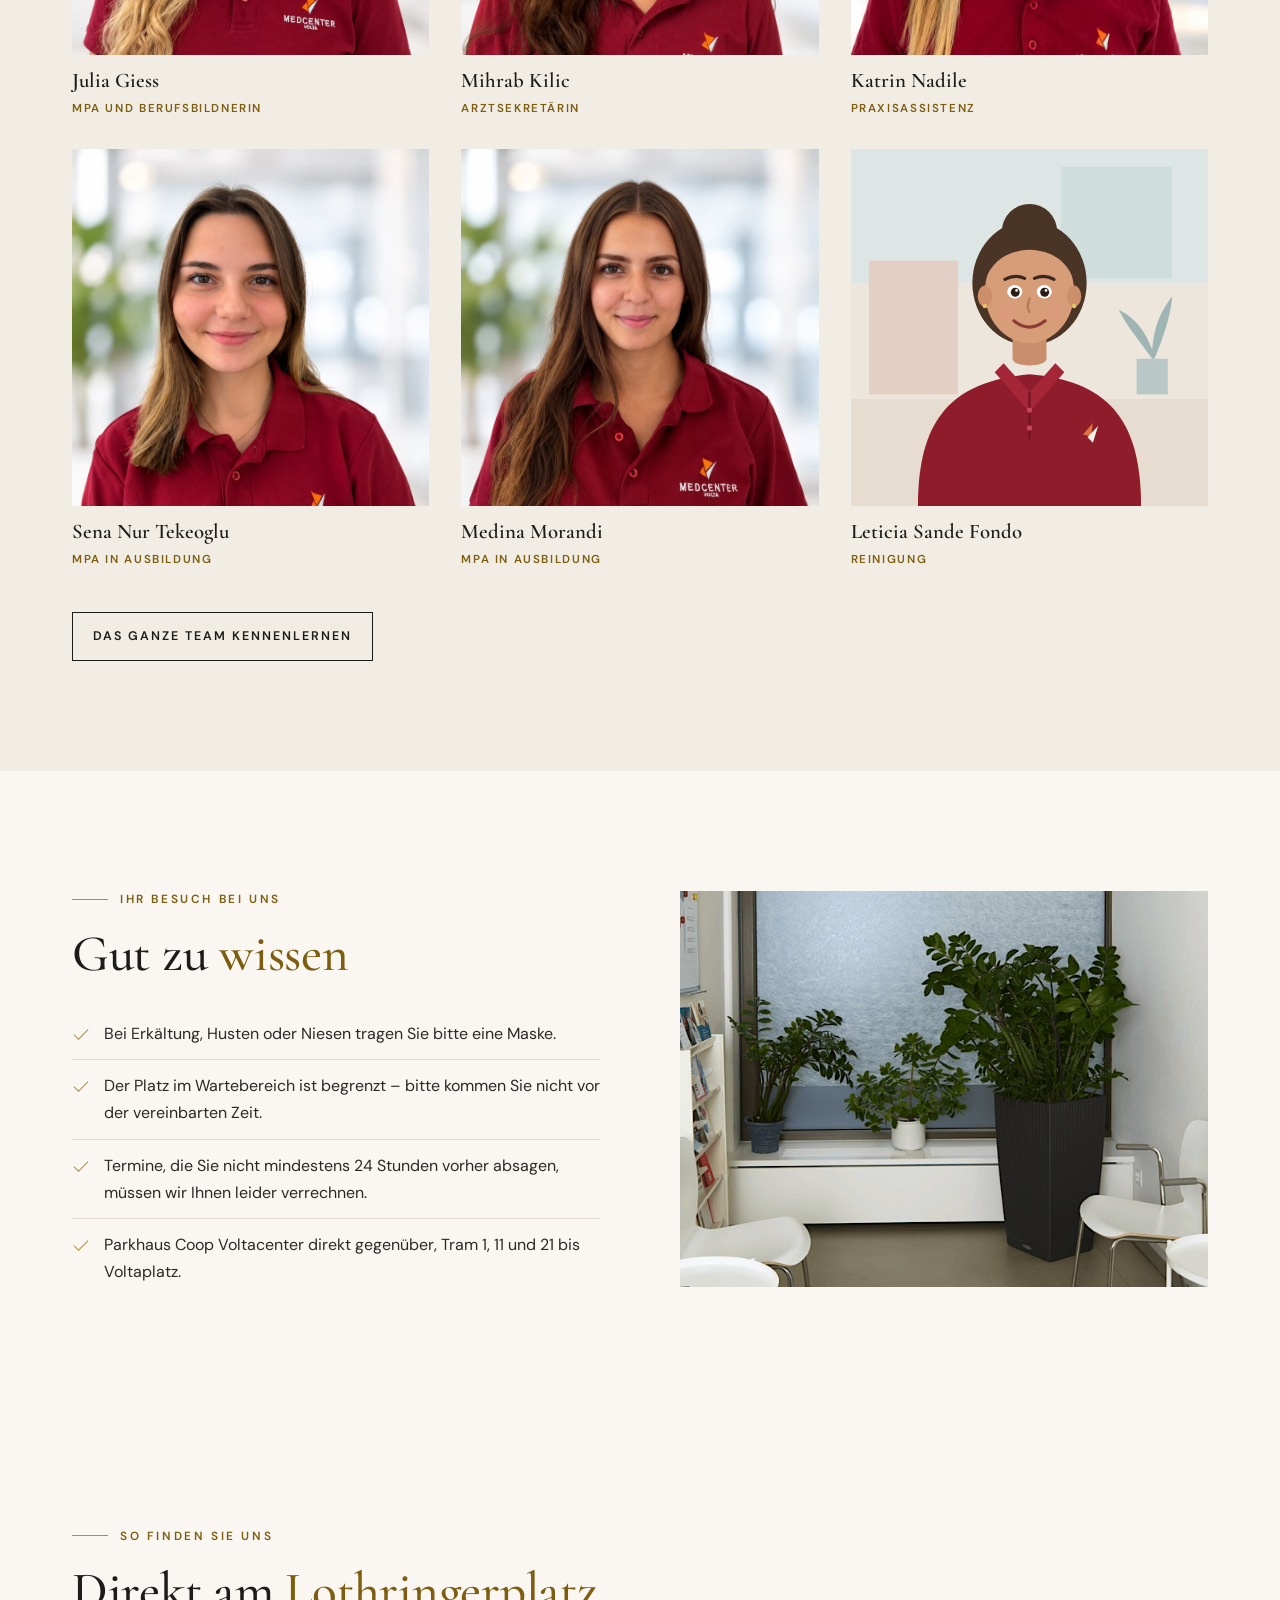
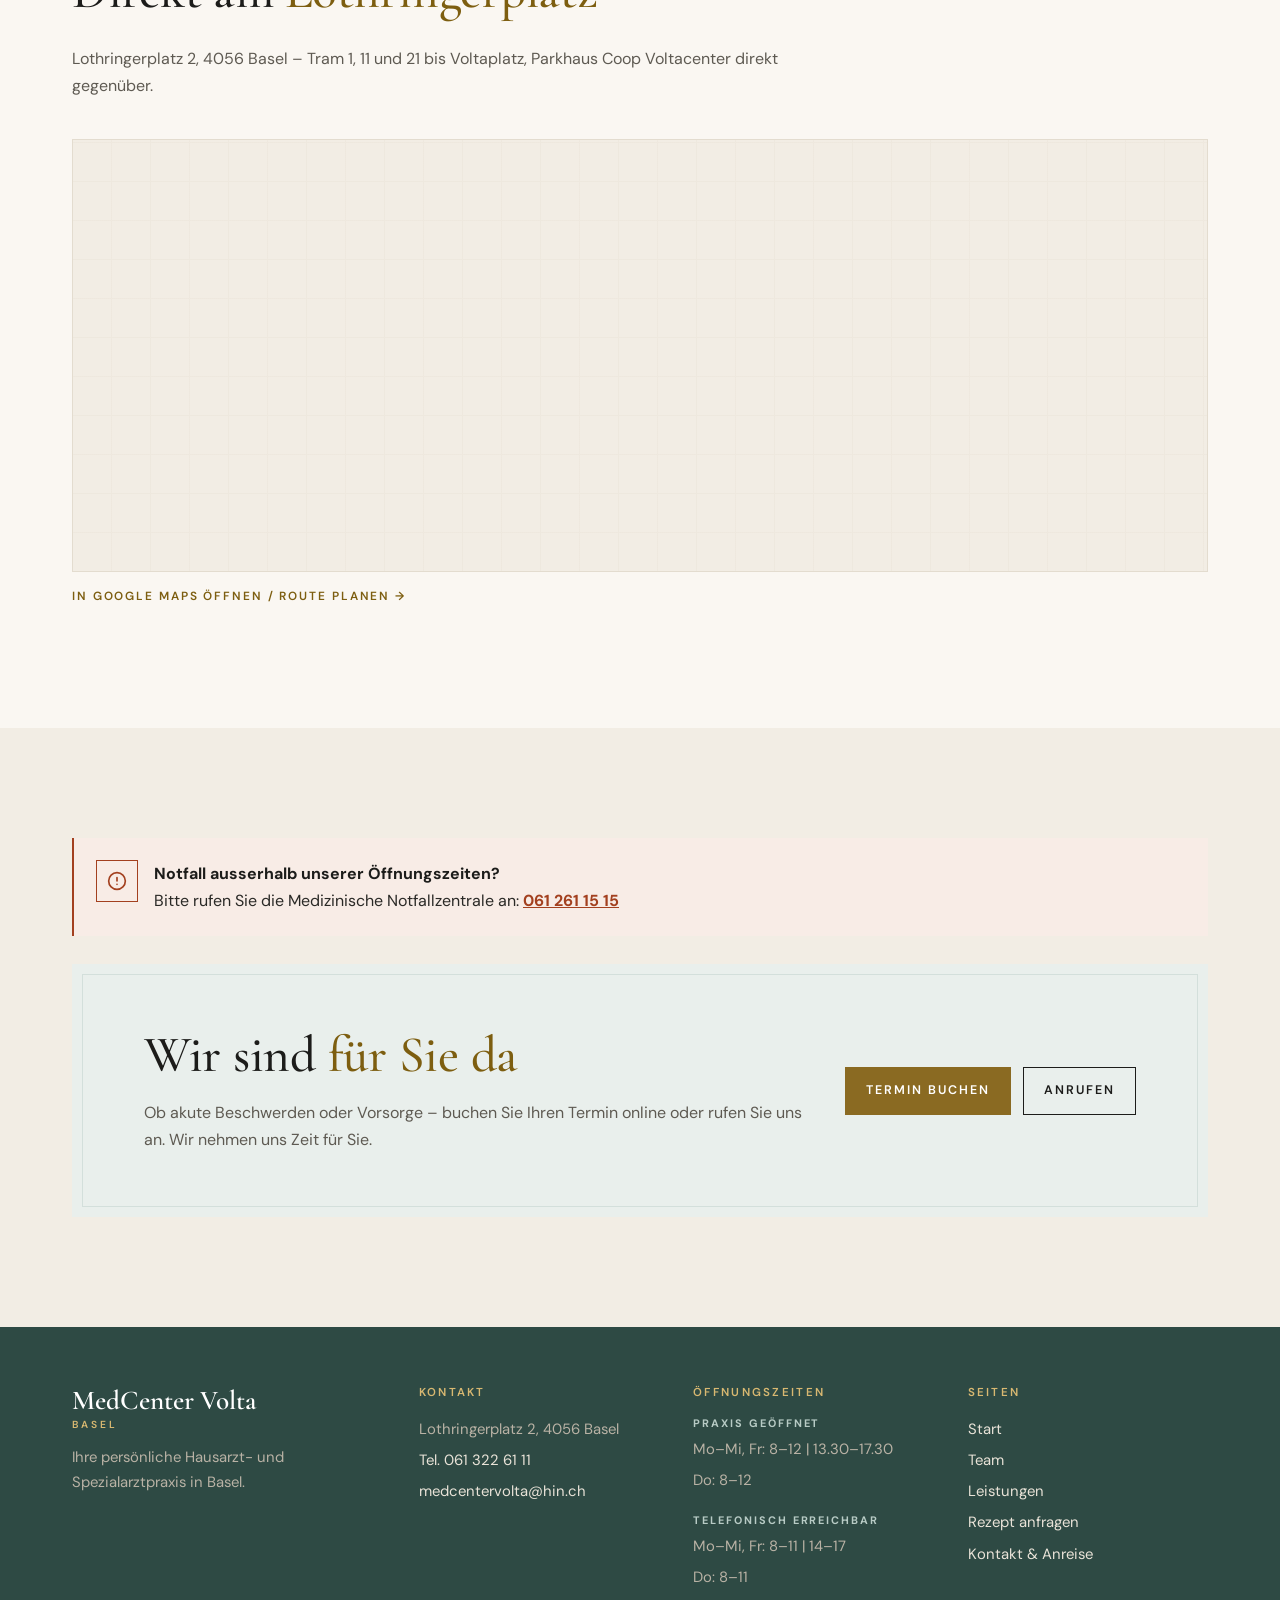
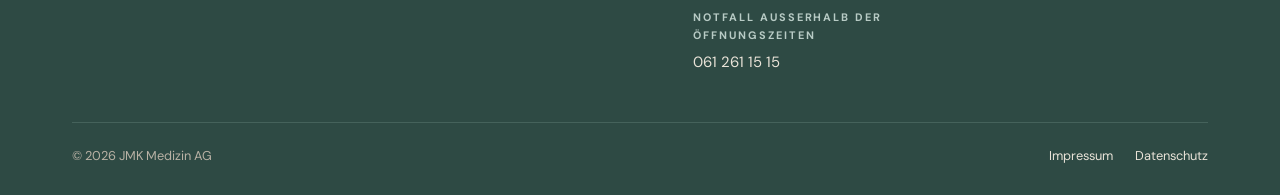
==== commit 33ae69c1: "Startseite: Einstieg kompakter Co-Authored-By: Claude Opus 5.5 <noreply@anthropic.com> Claude-Sessio" ====
--- a/index.html
+++ b/index.html
@@ -10,7 +10,7 @@
   <link rel="preconnect" href="https://fonts.googleapis.com">
   <link rel="preconnect" href="https://fonts.gstatic.com" crossorigin>
   <link rel="stylesheet" href="https://fonts.googleapis.com/css2?family=Cormorant+Garamond:wght@500;600&family=DM+Sans:wght@400;500;600;700&display=swap">
-  <link rel="stylesheet" href="css/style.css?v=2026-10-26a">
+  <link rel="stylesheet" href="css/style.css?v=2026-10-26b">
   <script src="js/menu.js?v=2026-10-02c" defer></script>
 </head>
 <body>
--- a/css/style.css
+++ b/css/style.css
@@ -853,7 +853,11 @@
 .hero-reception-head a { font-weight: 700; }
 .hero-reception-langs span:first-child { color: var(--ink); font-weight: 600; }
 @media (min-width: 900px) {
-  .hero { padding: 48px 0 88px; }
-  .hero .lead { margin-bottom: 24px; }
-  .hero-reception { margin-top: 22px; }
-}
+  .hero { padding: 36px 0 88px; }
+  .hero h1 { font-size: clamp(2.6rem, 4vw, 3.5rem); margin-bottom: 0.3em; }
+  .hero .eyebrow { margin-bottom: 12px; }
+  .hero .lead { margin-bottom: 22px; }
+  .hero .btn-row { flex-wrap: nowrap; gap: 10px; }
+  .hero .btn-row .btn { padding: 1em 1.15em; letter-spacing: 0.12em; }
+  .hero-reception { margin-top: 20px; }
+}
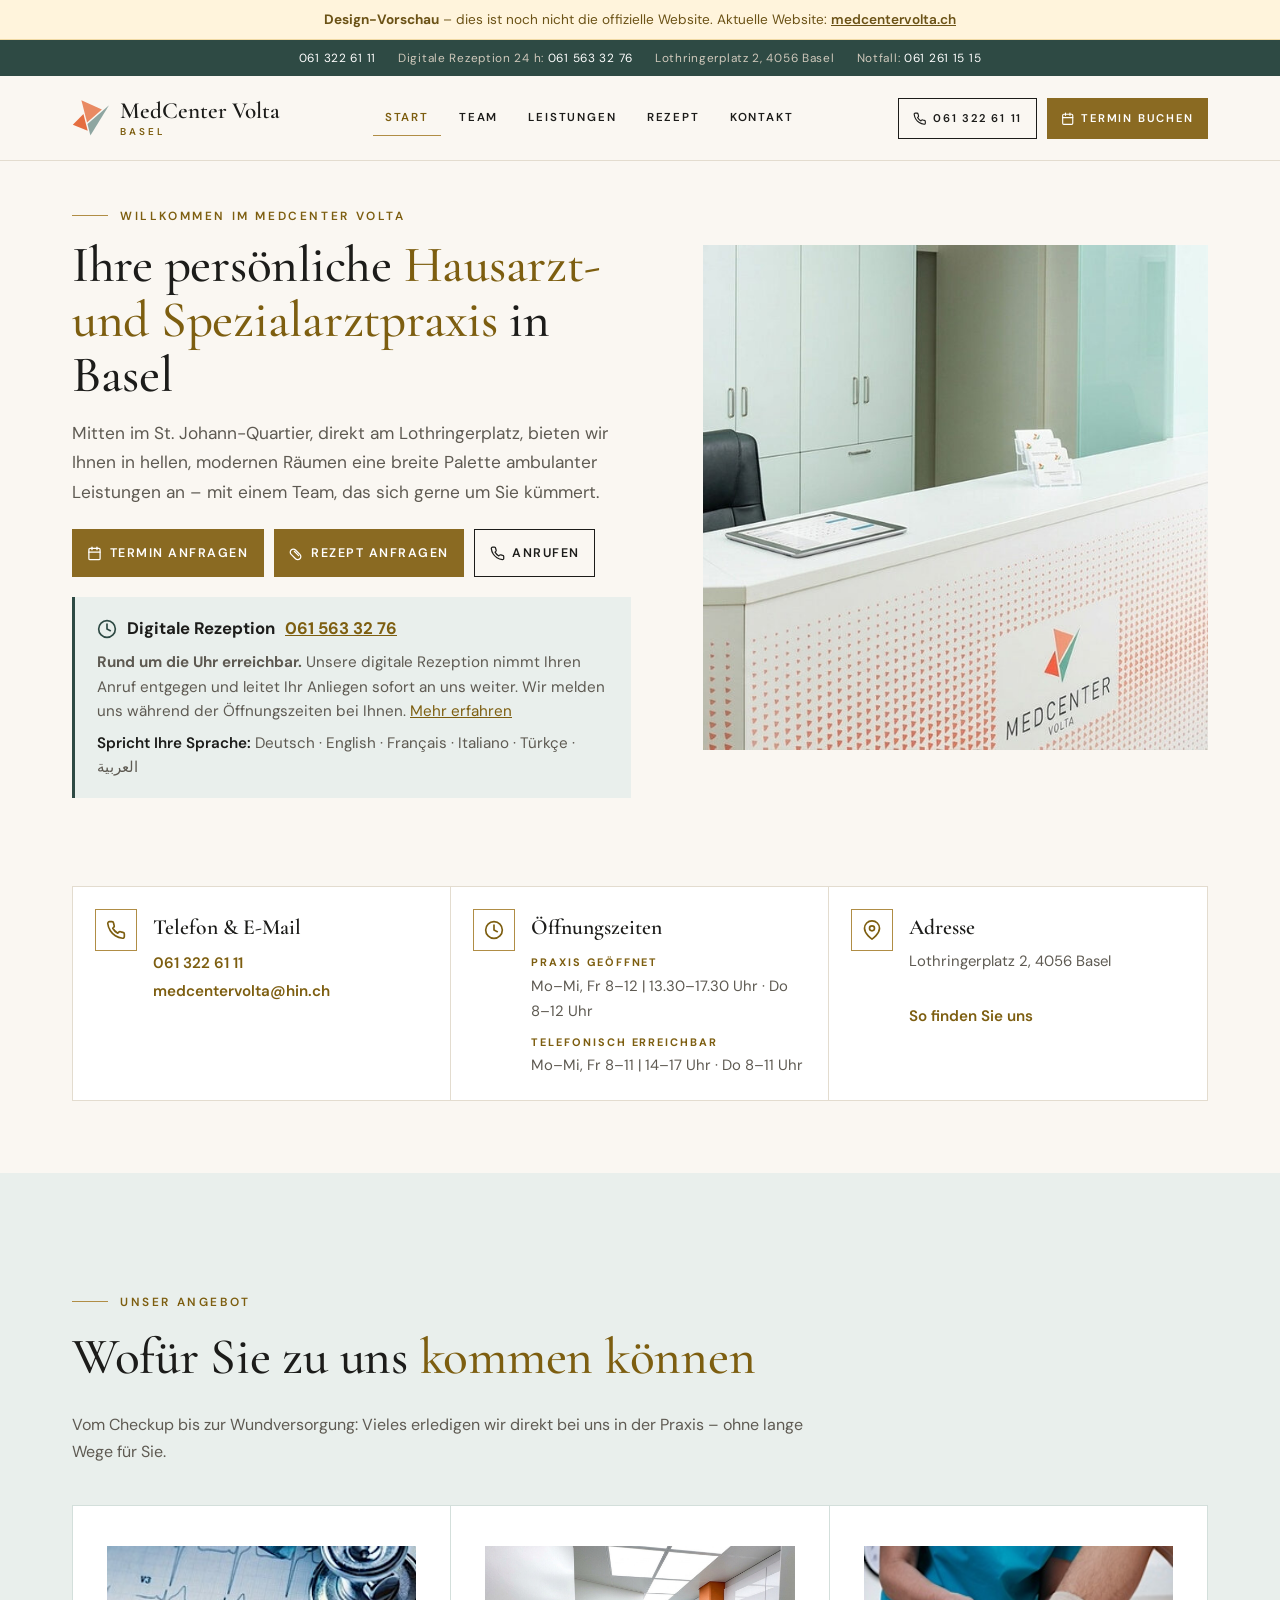
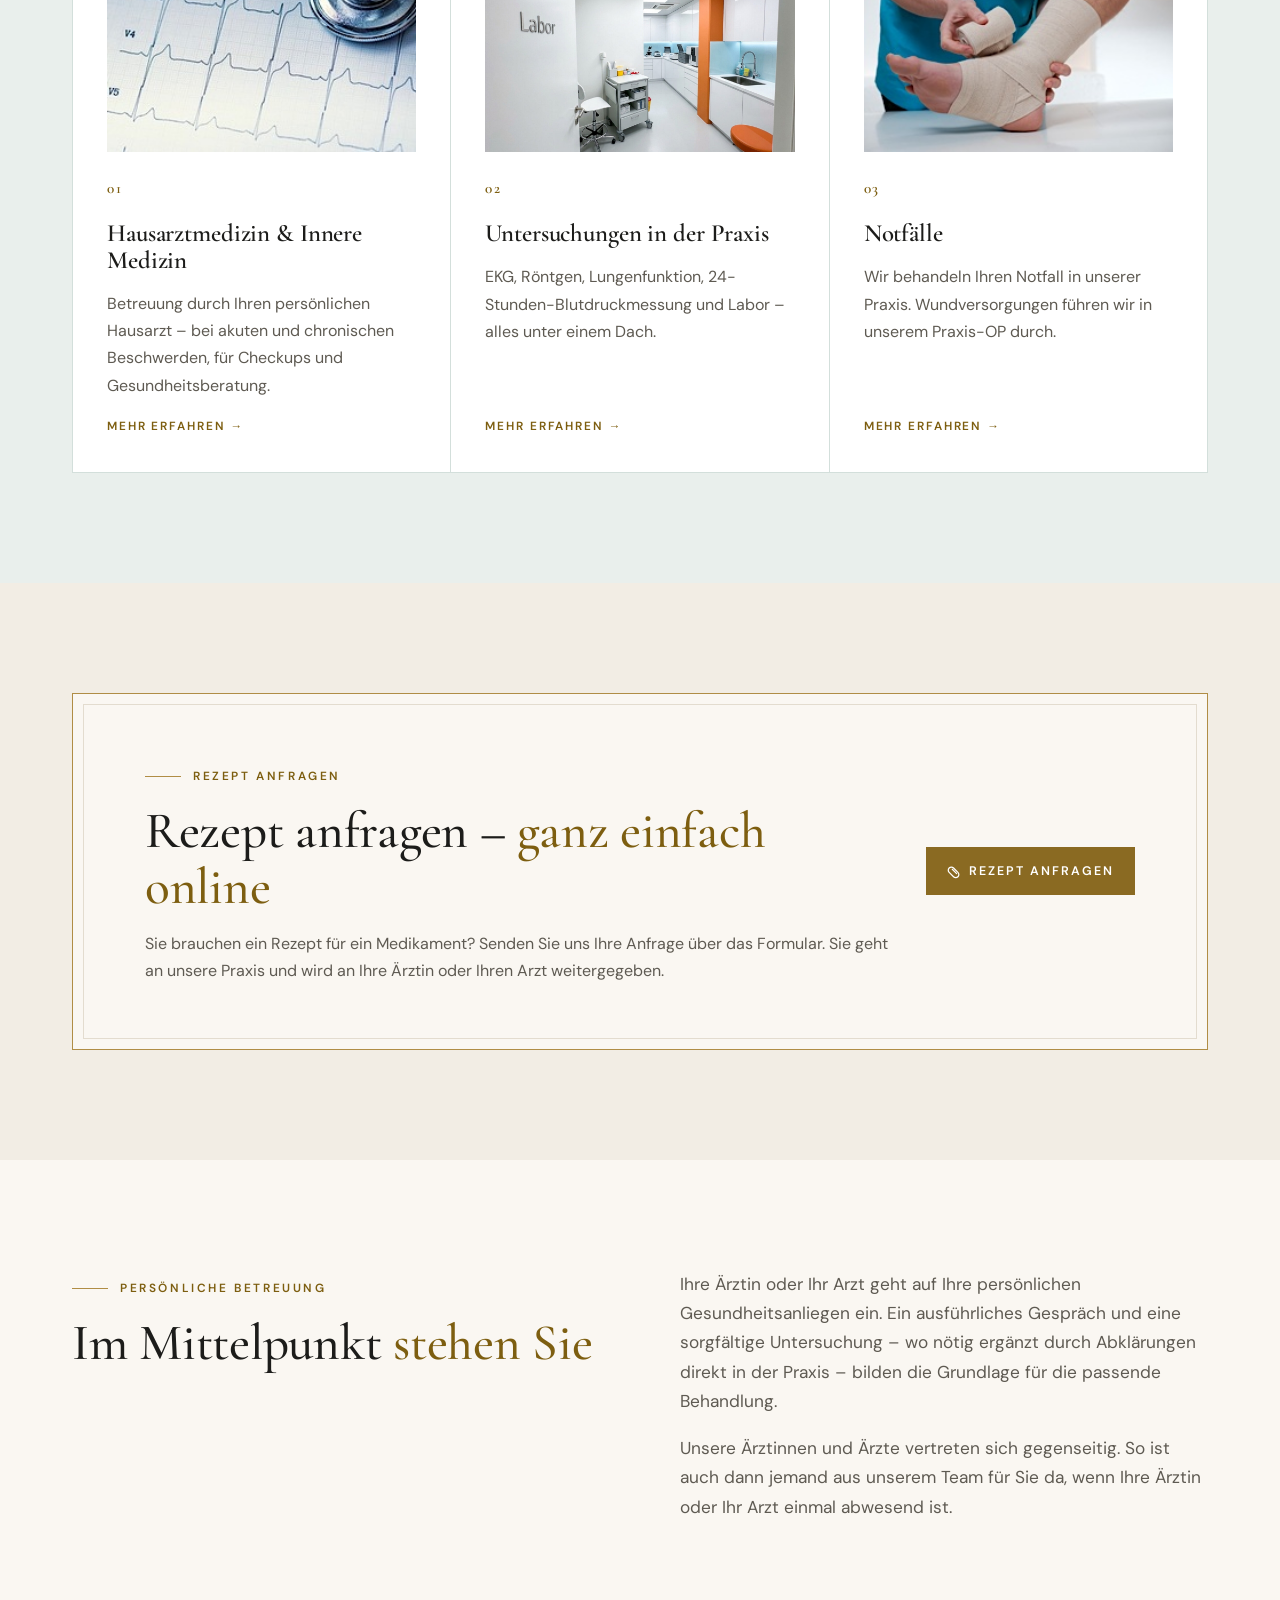
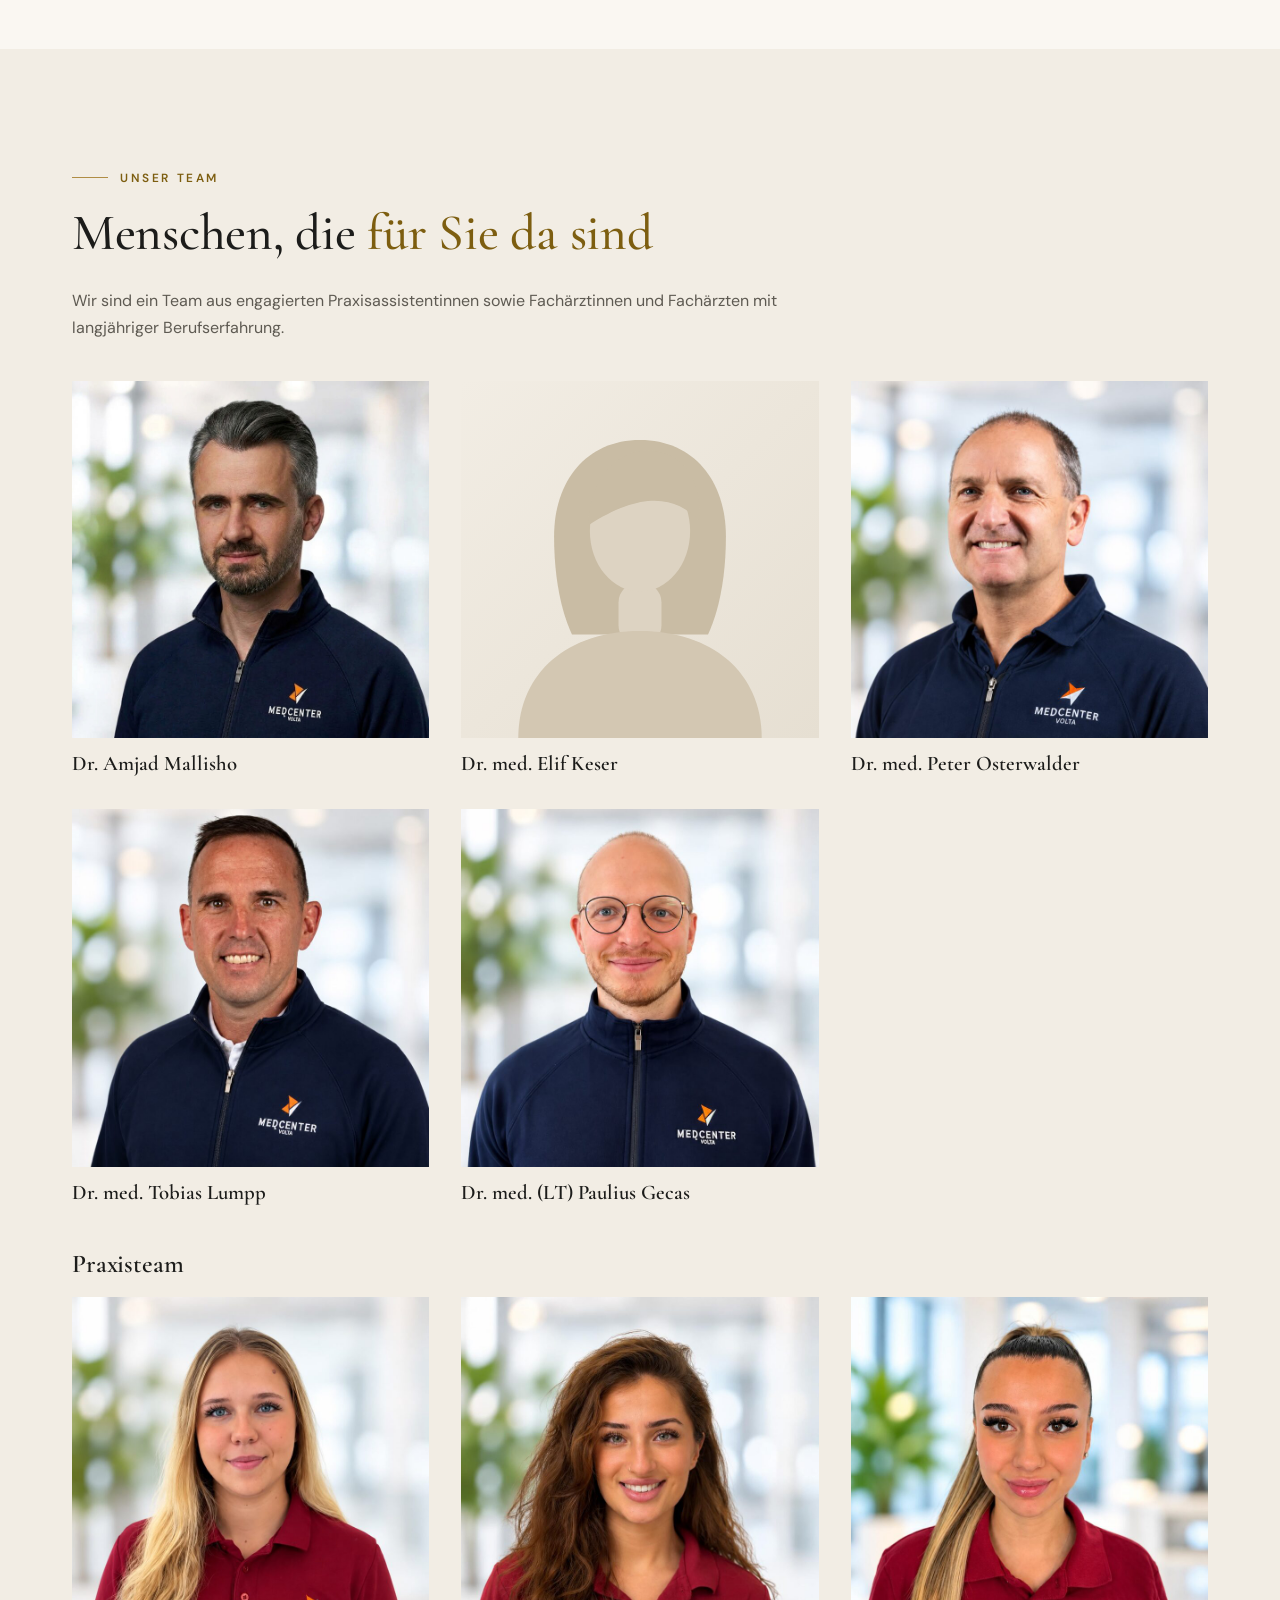
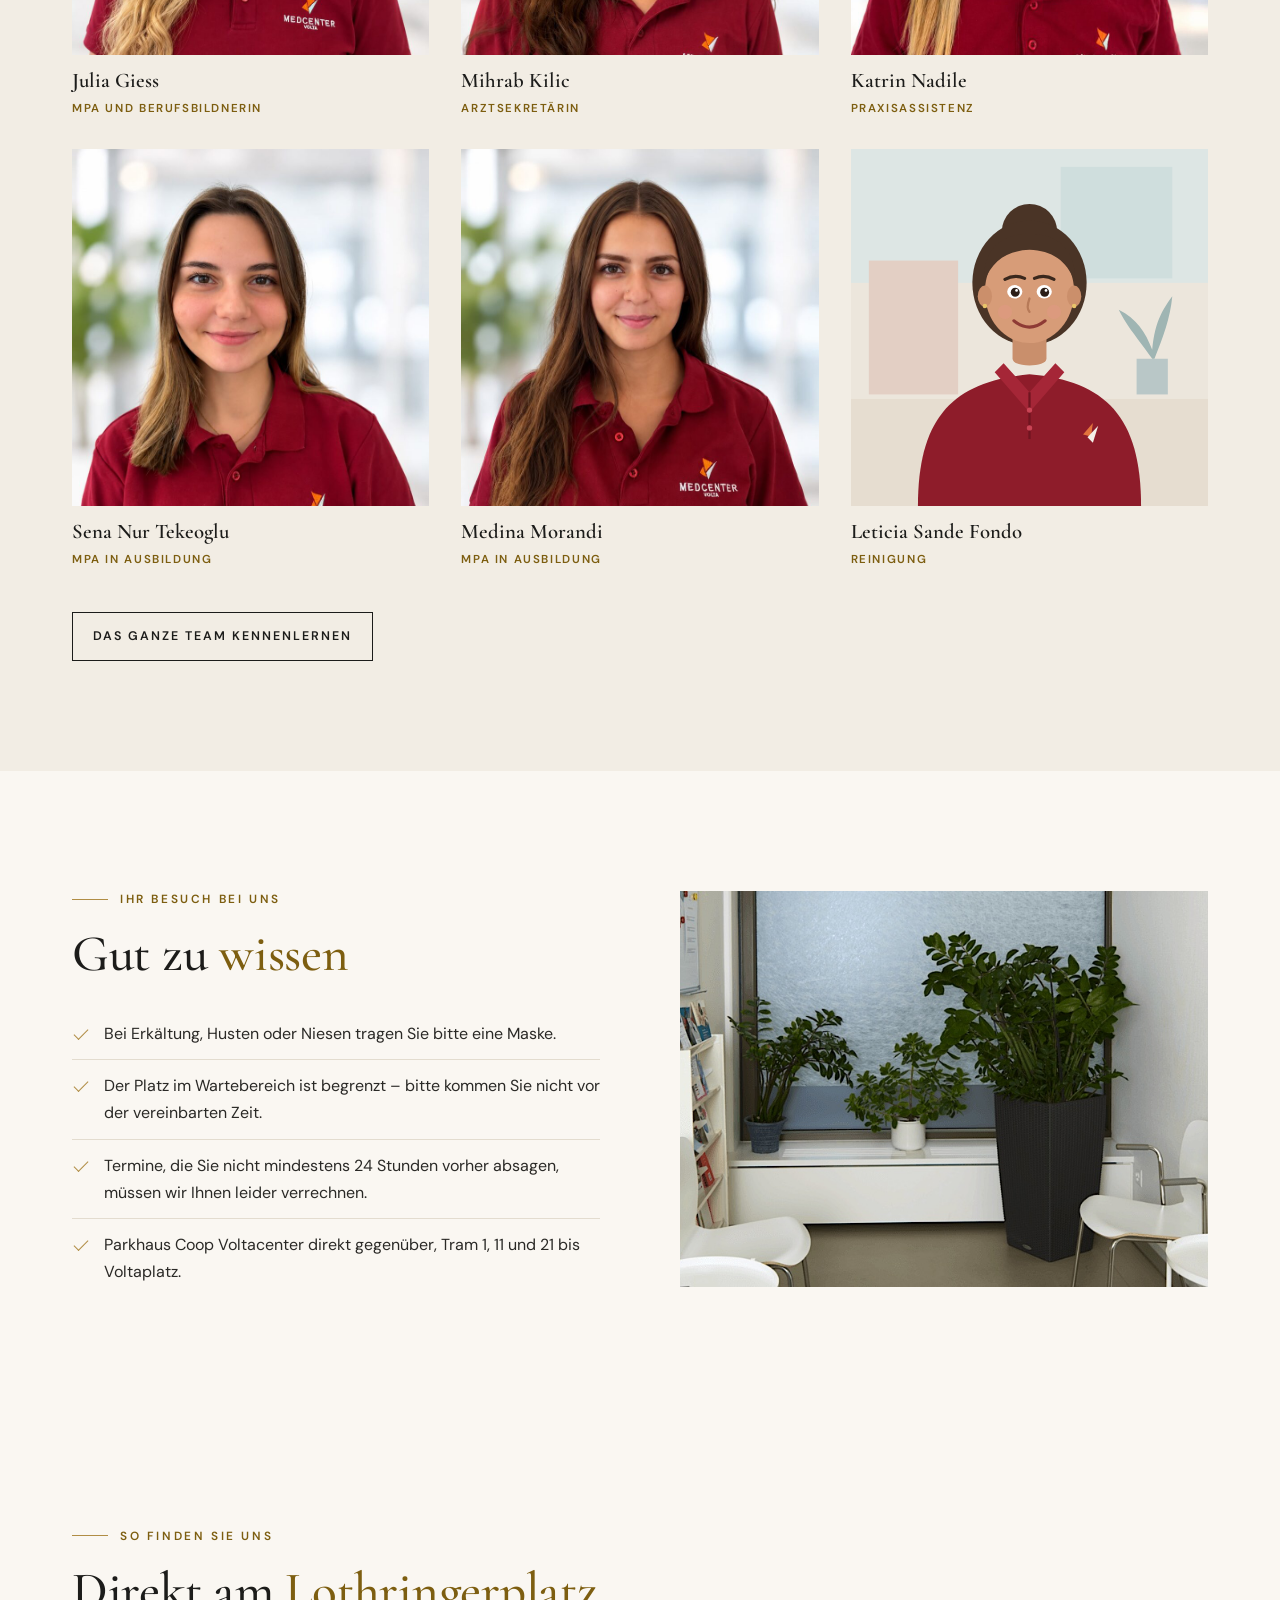
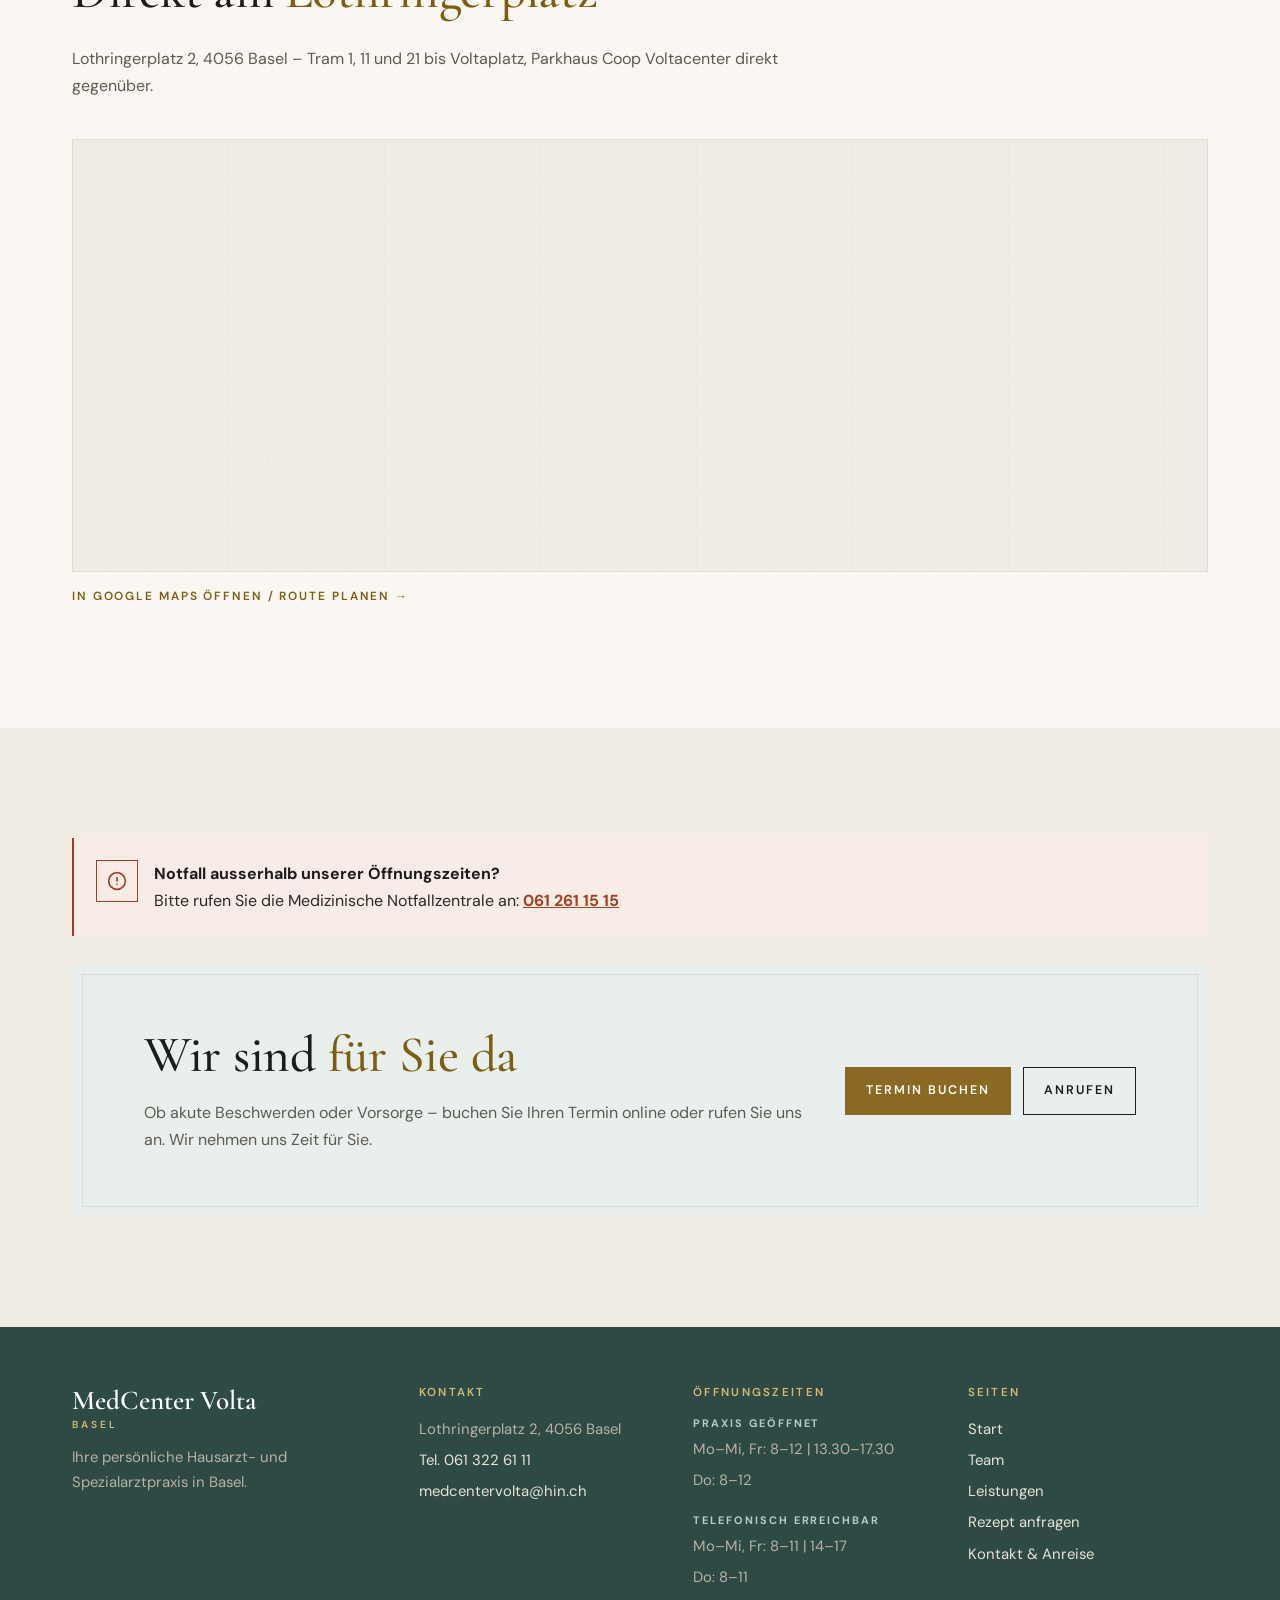
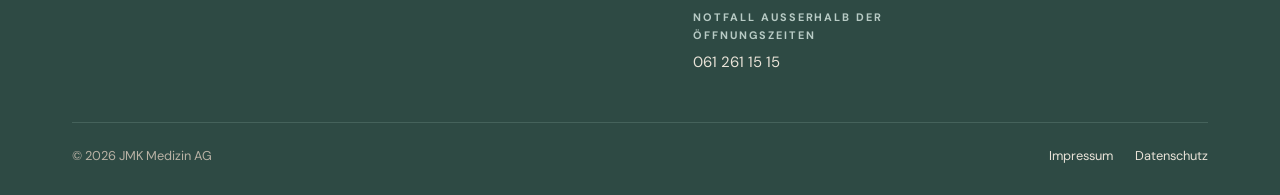
==== commit b36df52c: "Schriften lokal, Karte nach Klick, Datenschutz, Impressum Co-Authored-By: Claude Opus 5.5 <noreply@a" ====
--- a/index.html
+++ b/index.html
@@ -7,9 +7,7 @@
   <title>MedCenter Volta – Hausarzt- und Spezialarztpraxis in Basel</title>
   <meta name="description" content="MedCenter Volta: Ihre persönliche Hausarzt- und Spezialarztpraxis im St. Johann-Quartier in Basel, direkt am Lothringerplatz.">
   <link rel="icon" href="img/favicon.png" type="image/png">
-  <link rel="preconnect" href="https://fonts.googleapis.com">
-  <link rel="preconnect" href="https://fonts.gstatic.com" crossorigin>
-  <link rel="stylesheet" href="https://fonts.googleapis.com/css2?family=Cormorant+Garamond:wght@500;600&family=DM+Sans:wght@400;500;600;700&display=swap">
+  <link rel="stylesheet" href="css/fonts.css?v=2026-11-13">
   <link rel="stylesheet" href="css/style.css?v=2026-10-26b">
   <script src="js/menu.js?v=2026-10-02c" defer></script>
 </head>
--- a/css/fonts.css
+++ b/css/fonts.css
@@ -0,0 +1,109 @@
+/* Schriften lokal (keine Verbindung zu Google) – Quelle: Fontsource, SIL Open Font License */
+/* cormorant-garamond-latin-ext-500-normal */
+@font-face {
+  font-family: 'Cormorant Garamond';
+  font-style: normal;
+  font-display: swap;
+  font-weight: 500;
+  src: url(../fonts/cormorant-garamond-latin-ext-500-normal.woff2) format('woff2');
+  unicode-range: U+0100-02BA,U+02BD-02C5,U+02C7-02CC,U+02CE-02D7,U+02DD-02FF,U+0304,U+0308,U+0329,U+1D00-1DBF,U+1E00-1E9F,U+1EF2-1EFF,U+2020,U+20A0-20AB,U+20AD-20C0,U+2113,U+2C60-2C7F,U+A720-A7FF;
+}
+/* cormorant-garamond-latin-500-normal */
+@font-face {
+  font-family: 'Cormorant Garamond';
+  font-style: normal;
+  font-display: swap;
+  font-weight: 500;
+  src: url(../fonts/cormorant-garamond-latin-500-normal.woff2) format('woff2');
+  unicode-range: U+0000-00FF,U+0131,U+0152-0153,U+02BB-02BC,U+02C6,U+02DA,U+02DC,U+0304,U+0308,U+0329,U+2000-206F,U+20AC,U+2122,U+2191,U+2193,U+2212,U+2215,U+FEFF,U+FFFD;
+}
+/* cormorant-garamond-latin-ext-600-normal */
+@font-face {
+  font-family: 'Cormorant Garamond';
+  font-style: normal;
+  font-display: swap;
+  font-weight: 600;
+  src: url(../fonts/cormorant-garamond-latin-ext-600-normal.woff2) format('woff2');
+  unicode-range: U+0100-02BA,U+02BD-02C5,U+02C7-02CC,U+02CE-02D7,U+02DD-02FF,U+0304,U+0308,U+0329,U+1D00-1DBF,U+1E00-1E9F,U+1EF2-1EFF,U+2020,U+20A0-20AB,U+20AD-20C0,U+2113,U+2C60-2C7F,U+A720-A7FF;
+}
+/* cormorant-garamond-latin-600-normal */
+@font-face {
+  font-family: 'Cormorant Garamond';
+  font-style: normal;
+  font-display: swap;
+  font-weight: 600;
+  src: url(../fonts/cormorant-garamond-latin-600-normal.woff2) format('woff2');
+  unicode-range: U+0000-00FF,U+0131,U+0152-0153,U+02BB-02BC,U+02C6,U+02DA,U+02DC,U+0304,U+0308,U+0329,U+2000-206F,U+20AC,U+2122,U+2191,U+2193,U+2212,U+2215,U+FEFF,U+FFFD;
+}
+/* dm-sans-latin-ext-400-normal */
+@font-face {
+  font-family: 'DM Sans';
+  font-style: normal;
+  font-display: swap;
+  font-weight: 400;
+  src: url(../fonts/dm-sans-latin-ext-400-normal.woff2) format('woff2');
+  unicode-range: U+0100-02BA,U+02BD-02C5,U+02C7-02CC,U+02CE-02D7,U+02DD-02FF,U+0304,U+0308,U+0329,U+1D00-1DBF,U+1E00-1E9F,U+1EF2-1EFF,U+2020,U+20A0-20AB,U+20AD-20C0,U+2113,U+2C60-2C7F,U+A720-A7FF;
+}
+/* dm-sans-latin-400-normal */
+@font-face {
+  font-family: 'DM Sans';
+  font-style: normal;
+  font-display: swap;
+  font-weight: 400;
+  src: url(../fonts/dm-sans-latin-400-normal.woff2) format('woff2');
+  unicode-range: U+0000-00FF,U+0131,U+0152-0153,U+02BB-02BC,U+02C6,U+02DA,U+02DC,U+0304,U+0308,U+0329,U+2000-206F,U+20AC,U+2122,U+2191,U+2193,U+2212,U+2215,U+FEFF,U+FFFD;
+}
+/* dm-sans-latin-ext-500-normal */
+@font-face {
+  font-family: 'DM Sans';
+  font-style: normal;
+  font-display: swap;
+  font-weight: 500;
+  src: url(../fonts/dm-sans-latin-ext-500-normal.woff2) format('woff2');
+  unicode-range: U+0100-02BA,U+02BD-02C5,U+02C7-02CC,U+02CE-02D7,U+02DD-02FF,U+0304,U+0308,U+0329,U+1D00-1DBF,U+1E00-1E9F,U+1EF2-1EFF,U+2020,U+20A0-20AB,U+20AD-20C0,U+2113,U+2C60-2C7F,U+A720-A7FF;
+}
+/* dm-sans-latin-500-normal */
+@font-face {
+  font-family: 'DM Sans';
+  font-style: normal;
+  font-display: swap;
+  font-weight: 500;
+  src: url(../fonts/dm-sans-latin-500-normal.woff2) format('woff2');
+  unicode-range: U+0000-00FF,U+0131,U+0152-0153,U+02BB-02BC,U+02C6,U+02DA,U+02DC,U+0304,U+0308,U+0329,U+2000-206F,U+20AC,U+2122,U+2191,U+2193,U+2212,U+2215,U+FEFF,U+FFFD;
+}
+/* dm-sans-latin-ext-600-normal */
+@font-face {
+  font-family: 'DM Sans';
+  font-style: normal;
+  font-display: swap;
+  font-weight: 600;
+  src: url(../fonts/dm-sans-latin-ext-600-normal.woff2) format('woff2');
+  unicode-range: U+0100-02BA,U+02BD-02C5,U+02C7-02CC,U+02CE-02D7,U+02DD-02FF,U+0304,U+0308,U+0329,U+1D00-1DBF,U+1E00-1E9F,U+1EF2-1EFF,U+2020,U+20A0-20AB,U+20AD-20C0,U+2113,U+2C60-2C7F,U+A720-A7FF;
+}
+/* dm-sans-latin-600-normal */
+@font-face {
+  font-family: 'DM Sans';
+  font-style: normal;
+  font-display: swap;
+  font-weight: 600;
+  src: url(../fonts/dm-sans-latin-600-normal.woff2) format('woff2');
+  unicode-range: U+0000-00FF,U+0131,U+0152-0153,U+02BB-02BC,U+02C6,U+02DA,U+02DC,U+0304,U+0308,U+0329,U+2000-206F,U+20AC,U+2122,U+2191,U+2193,U+2212,U+2215,U+FEFF,U+FFFD;
+}
+/* dm-sans-latin-ext-700-normal */
+@font-face {
+  font-family: 'DM Sans';
+  font-style: normal;
+  font-display: swap;
+  font-weight: 700;
+  src: url(../fonts/dm-sans-latin-ext-700-normal.woff2) format('woff2');
+  unicode-range: U+0100-02BA,U+02BD-02C5,U+02C7-02CC,U+02CE-02D7,U+02DD-02FF,U+0304,U+0308,U+0329,U+1D00-1DBF,U+1E00-1E9F,U+1EF2-1EFF,U+2020,U+20A0-20AB,U+20AD-20C0,U+2113,U+2C60-2C7F,U+A720-A7FF;
+}
+/* dm-sans-latin-700-normal */
+@font-face {
+  font-family: 'DM Sans';
+  font-style: normal;
+  font-display: swap;
+  font-weight: 700;
+  src: url(../fonts/dm-sans-latin-700-normal.woff2) format('woff2');
+  unicode-range: U+0000-00FF,U+0131,U+0152-0153,U+02BB-02BC,U+02C6,U+02DA,U+02DC,U+0304,U+0308,U+0329,U+2000-206F,U+20AC,U+2122,U+2191,U+2193,U+2212,U+2215,U+FEFF,U+FFFD;
+}
